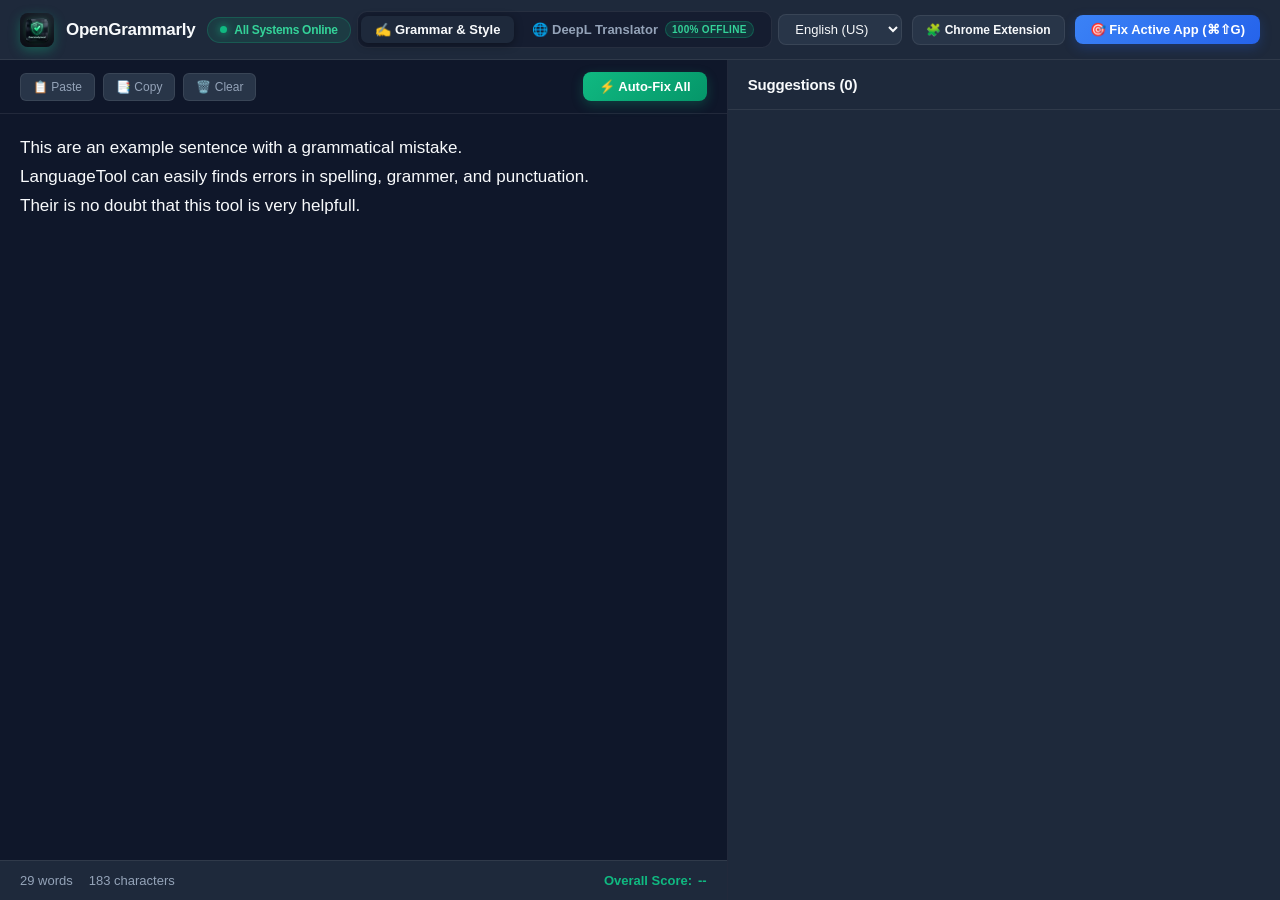
==== OpenGrammarly.app/Contents/Resources/ui/index.html @ 1316b803 "Rename project to OpenGrammarly across all components, app bundle, and docs" ====
<!DOCTYPE html>
<html lang="en">
<head>
  <meta charset="UTF-8">
  <meta name="viewport" content="width=device-width, initial-scale=1.0">
  <title>OpenGrammarly</title>
  <style>
    :root {
      --bg-canvas: #0f172a;
      --bg-panel: #1e293b;
      --bg-card: #283548;
      --bg-hover: #334155;
      --border: rgba(255, 255, 255, 0.08);
      --text-main: #f8fafc;
      --text-muted: #94a3b8;
      --brand: #10b981;
      --brand-hover: #059669;
      --err-grammar: #3b82f6;
      --err-spelling: #f43f5e;
      --font-family: -apple-system, BlinkMacSystemFont, "SF Pro Display", "SF Pro Text", "Inter", sans-serif;
    }

    * {
      box-sizing: border-box;
      margin: 0;
      padding: 0;
    }

    body {
      background-color: var(--bg-canvas);
      color: var(--text-main);
      font-family: var(--font-family);
      height: 100vh;
      display: flex;
      flex-direction: column;
      overflow: hidden;
      -webkit-font-smoothing: antialiased;
      position: relative;
    }

    /* Top Bar */
    header {
      height: 60px;
      background: var(--bg-panel);
      border-bottom: 1px solid var(--border);
      display: flex;
      align-items: center;
      justify-content: space-between;
      padding: 0 20px;
      flex-shrink: 0;
    }

    .brand {
      display: flex;
      align-items: center;
      gap: 12px;
      font-weight: 700;
      font-size: 17px;
      letter-spacing: -0.3px;
    }

    .brand img {
      width: 34px;
      height: 34px;
      border-radius: 8px;
      box-shadow: 0 4px 12px rgba(16, 185, 129, 0.35);
    }

    .status-pill {
      display: flex;
      align-items: center;
      gap: 7px;
      background: rgba(16, 185, 129, 0.12);
      border: 1px solid rgba(16, 185, 129, 0.25);
      color: #34d399;
      font-size: 12px;
      font-weight: 600;
      padding: 5px 12px;
      border-radius: 20px;
    }

    .status-dot {
      width: 7px;
      height: 7px;
      background: #10b981;
      border-radius: 50%;
      box-shadow: 0 0 8px #10b981;
    }

    .header-actions {
      display: flex;
      align-items: center;
      gap: 10px;
    }

    .lang-select {
      background: var(--bg-card);
      color: var(--text-main);
      border: 1px solid var(--border);
      padding: 6px 12px;
      border-radius: 8px;
      font-size: 13px;
      outline: none;
      cursor: pointer;
    }

    .btn-extension {
      background: var(--bg-card);
      border: 1px solid var(--border);
      color: var(--text-main);
      padding: 7px 13px;
      border-radius: 8px;
      font-size: 12px;
      font-weight: 600;
      cursor: pointer;
      display: flex;
      align-items: center;
      gap: 6px;
      transition: all 0.15s ease;
    }
    .btn-extension:hover {
      background: var(--bg-hover);
      border-color: rgba(255, 255, 255, 0.2);
    }

    .btn-fix-active {
      background: linear-gradient(135deg, #3b82f6, #2563eb);
      color: white;
      border: none;
      padding: 7px 15px;
      border-radius: 8px;
      font-size: 13px;
      font-weight: 600;
      cursor: pointer;
      display: flex;
      align-items: center;
      gap: 6px;
      box-shadow: 0 4px 12px rgba(37, 99, 235, 0.25);
      transition: all 0.2s ease;
    }
    .btn-fix-active:hover {
      transform: translateY(-1px);
      box-shadow: 0 6px 16px rgba(37, 99, 235, 0.35);
    }

    /* Header Navigation Tabs */
    .nav-tabs {
      display: flex;
      align-items: center;
      background: rgba(15, 23, 42, 0.6);
      padding: 3px;
      border-radius: 10px;
      border: 1px solid var(--border);
      gap: 4px;
    }

    .nav-tab {
      background: transparent;
      border: none;
      color: var(--text-muted);
      padding: 6px 14px;
      border-radius: 7px;
      font-size: 13px;
      font-weight: 600;
      cursor: pointer;
      display: flex;
      align-items: center;
      gap: 7px;
      transition: all 0.15s ease;
    }

    .nav-tab:hover {
      color: var(--text-main);
      background: rgba(255, 255, 255, 0.04);
    }

    .nav-tab.active {
      background: var(--bg-panel);
      color: var(--text-main);
      box-shadow: 0 2px 8px rgba(0, 0, 0, 0.35);
    }

    .nav-offline-pill {
      background: rgba(16, 185, 129, 0.15);
      border: 1px solid rgba(16, 185, 129, 0.3);
      color: #34d399;
      font-size: 10px;
      padding: 2px 6px;
      border-radius: 10px;
      font-weight: 700;
      text-transform: uppercase;
      letter-spacing: 0.3px;
    }

    /* View Panels */
    .view-panel {
      display: flex;
      flex: 1;
      height: calc(100vh - 60px);
      overflow: hidden;
      width: 100%;
    }

    /* Main Workspace */
    .workspace {
      display: flex;
      flex: 1;
      height: 100%;
      overflow: hidden;
      width: 100%;
    }

    /* 🌐 DeepL Translation Workspace */
    .translate-workspace {
      display: flex;
      flex: 1;
      height: 100%;
      background: var(--bg-canvas);
      padding: 24px 32px;
      gap: 16px;
      align-items: stretch;
      justify-content: center;
      max-width: 1400px;
      margin: 0 auto;
      width: 100%;
      box-sizing: border-box;
    }

    .translate-box {
      flex: 1;
      display: flex;
      flex-direction: column;
      background: var(--bg-panel);
      border: 1px solid var(--border);
      border-radius: 14px;
      box-shadow: 0 10px 30px rgba(0, 0, 0, 0.25);
      overflow: hidden;
      transition: border-color 0.2s ease;
    }

    .translate-box:focus-within {
      border-color: rgba(59, 130, 246, 0.45);
    }

    .translate-box-header {
      padding: 12px 18px;
      border-bottom: 1px solid var(--border);
      display: flex;
      align-items: center;
      justify-content: space-between;
      background: rgba(255, 255, 255, 0.02);
    }

    .lang-selector-group {
      display: flex;
      align-items: center;
      gap: 10px;
    }

    .lang-select-deepl {
      background: var(--bg-card);
      color: var(--text-main);
      border: 1px solid var(--border);
      padding: 7px 14px;
      border-radius: 8px;
      font-size: 13px;
      font-weight: 600;
      outline: none;
      cursor: pointer;
    }

    .detected-pill {
      font-size: 11px;
      background: rgba(59, 130, 246, 0.15);
      border: 1px solid rgba(59, 130, 246, 0.3);
      color: #60a5fa;
      padding: 3px 8px;
      border-radius: 6px;
      font-weight: 600;
    }

    .translate-box-tools {
      display: flex;
      align-items: center;
      gap: 8px;
    }

    .translate-divider {
      display: flex;
      align-items: center;
      justify-content: center;
      padding: 0 4px;
    }

    .btn-swap-langs {
      width: 42px;
      height: 42px;
      border-radius: 50%;
      background: var(--bg-panel);
      border: 1px solid var(--border);
      color: var(--text-main);
      font-size: 18px;
      cursor: pointer;
      display: flex;
      align-items: center;
      justify-content: center;
      transition: all 0.2s ease;
      box-shadow: 0 4px 12px rgba(0, 0, 0, 0.25);
    }

    .btn-swap-langs:hover {
      background: var(--bg-hover);
      border-color: #3b82f6;
      color: #60a5fa;
      transform: scale(1.08) rotate(180deg);
    }

    .translate-textarea-wrapper {
      flex: 1;
      padding: 20px;
      display: flex;
      flex-direction: column;
      position: relative;
    }

    .translate-textarea-wrapper textarea {
      width: 100%;
      height: 100%;
      background: transparent;
      border: none;
      outline: none;
      font-size: 17px;
      line-height: 1.65;
      color: var(--text-main);
      font-family: var(--font-family);
      resize: none;
    }

    .translate-textarea-wrapper textarea::placeholder {
      color: #475569;
    }

    .translate-box-footer {
      padding: 12px 18px;
      border-top: 1px solid var(--border);
      background: rgba(255, 255, 255, 0.015);
      display: flex;
      align-items: center;
      justify-content: space-between;
      font-size: 12px;
      color: var(--text-muted);
    }

    .engine-badge {
      display: flex;
      align-items: center;
      gap: 5px;
      color: #94a3b8;
      font-size: 11px;
    }

    .translation-meta {
      display: flex;
      align-items: center;
      gap: 6px;
      color: #10b981;
      font-weight: 500;
    }

    .status-indicator-dot {
      width: 6px;
      height: 6px;
      background: #10b981;
      border-radius: 50%;
    }

    .translate-spinner {
      position: absolute;
      top: 20px;
      right: 20px;
      background: rgba(15, 23, 42, 0.85);
      backdrop-filter: blur(8px);
      border: 1px solid rgba(255, 255, 255, 0.1);
      padding: 6px 12px;
      border-radius: 20px;
      display: flex;
      align-items: center;
      gap: 8px;
      font-size: 12px;
      color: #60a5fa;
      font-weight: 500;
    }

    .spinner-dot {
      width: 8px;
      height: 8px;
      border: 2px solid #60a5fa;
      border-top-color: transparent;
      border-radius: 50%;
      animation: spin 0.8s linear infinite;
    }

    @keyframes spin {
      to { transform: rotate(360deg); }
    }

    /* Editor Side */
    .editor-section {
      flex: 1.25;
      display: flex;
      flex-direction: column;
      border-right: 1px solid var(--border);
      background: var(--bg-canvas);
    }

    .editor-toolbar {
      padding: 12px 20px;
      border-bottom: 1px solid var(--border);
      display: flex;
      align-items: center;
      justify-content: space-between;
    }

    .editor-tools {
      display: flex;
      align-items: center;
      gap: 8px;
    }

    .tool-btn {
      background: var(--bg-card);
      border: 1px solid var(--border);
      color: var(--text-muted);
      padding: 6px 12px;
      border-radius: 6px;
      font-size: 12px;
      cursor: pointer;
      transition: all 0.15s ease;
    }
    .tool-btn:hover {
      background: var(--bg-hover);
      color: var(--text-main);
    }

    .btn-autofix {
      background: linear-gradient(135deg, #10b981, #059669);
      color: white;
      border: none;
      padding: 7px 16px;
      border-radius: 8px;
      font-size: 13px;
      font-weight: 600;
      cursor: pointer;
      display: flex;
      align-items: center;
      gap: 6px;
      box-shadow: 0 4px 12px rgba(16, 185, 129, 0.25);
      transition: all 0.2s ease;
    }
    .btn-autofix:hover {
      transform: translateY(-1px);
      box-shadow: 0 6px 16px rgba(16, 185, 129, 0.35);
    }

    .editor-container {
      flex: 1;
      padding: 20px;
      display: flex;
      flex-direction: column;
    }

    #editor {
      width: 100%;
      flex: 1;
      background: transparent;
      border: none;
      outline: none;
      font-size: 17px;
      line-height: 1.7;
      color: var(--text-main);
      font-family: var(--font-family);
      resize: none;
    }

    .editor-footer {
      padding: 12px 20px;
      border-top: 1px solid var(--border);
      background: var(--bg-panel);
      display: flex;
      align-items: center;
      justify-content: space-between;
      font-size: 13px;
      color: var(--text-muted);
    }

    .score-badge {
      display: flex;
      align-items: center;
      gap: 6px;
      font-weight: 600;
      color: var(--brand);
    }

    /* Assistant / Cards Side */
    .assistant-section {
      flex: 0.95;
      background: var(--bg-panel);
      display: flex;
      flex-direction: column;
      overflow: hidden;
    }

    .assistant-header {
      padding: 16px 20px;
      border-bottom: 1px solid var(--border);
      display: flex;
      align-items: center;
      justify-content: space-between;
    }

    .assistant-title {
      font-size: 15px;
      font-weight: 700;
      letter-spacing: -0.2px;
    }

    .cards-container {
      flex: 1;
      padding: 16px;
      overflow-y: auto;
      display: flex;
      flex-direction: column;
      gap: 12px;
    }

    /* Suggestion Card */
    .card {
      background: var(--bg-card);
      border: 1px solid var(--border);
      border-radius: 12px;
      padding: 16px;
      transition: all 0.2s ease;
      display: flex;
      flex-direction: column;
      gap: 10px;
    }
    .card:hover {
      border-color: rgba(255, 255, 255, 0.2);
      transform: translateY(-1px);
      box-shadow: 0 6px 18px rgba(0, 0, 0, 0.2);
    }

    .card-top {
      display: flex;
      align-items: center;
      justify-content: space-between;
    }

    .category-chip {
      font-size: 11px;
      font-weight: 700;
      text-transform: uppercase;
      padding: 3px 8px;
      border-radius: 6px;
      letter-spacing: 0.5px;
    }
    .cat-spelling {
      background: rgba(244, 63, 94, 0.15);
      color: #fb7185;
      border: 1px solid rgba(244, 63, 94, 0.3);
    }
    .cat-grammar {
      background: rgba(59, 130, 246, 0.15);
      color: #60a5fa;
      border: 1px solid rgba(59, 130, 246, 0.3);
    }

    .error-preview {
      display: flex;
      align-items: center;
      gap: 8px;
      font-size: 15px;
      font-weight: 600;
    }
    .error-word {
      color: #fb7185;
      text-decoration: line-through;
    }
    .arrow {
      color: var(--text-muted);
    }
    .fix-word {
      color: #34d399;
    }

    .card-message {
      font-size: 13px;
      color: var(--text-muted);
      line-height: 1.5;
    }

    .card-actions {
      display: flex;
      align-items: center;
      gap: 8px;
      margin-top: 4px;
    }

    .btn-apply-fix {
      background: var(--brand);
      color: white;
      border: none;
      padding: 6px 14px;
      border-radius: 6px;
      font-size: 12px;
      font-weight: 600;
      cursor: pointer;
      transition: background 0.15s;
    }
    .btn-apply-fix:hover {
      background: var(--brand-hover);
    }

    .btn-dismiss {
      background: transparent;
      border: none;
      color: var(--text-muted);
      cursor: pointer;
      font-size: 13px;
      padding: 6px 10px;
      border-radius: 6px;
      transition: color 0.15s;
    }
    .btn-dismiss:hover {
      color: var(--text-main);
      background: var(--bg-hover);
    }

    .empty-state {
      display: flex;
      flex-direction: column;
      align-items: center;
      justify-content: center;
      height: 100%;
      color: var(--text-muted);
      text-align: center;
      padding: 40px;
    }
    .empty-icon {
      font-size: 40px;
      margin-bottom: 12px;
    }
    .empty-title {
      font-size: 16px;
      font-weight: 600;
      color: var(--text-main);
      margin-bottom: 4px;
    }
    .empty-desc {
      font-size: 13px;
      line-height: 1.5;
    }

    /* Modal Overlay */
    .modal-overlay {
      position: absolute;
      inset: 0;
      background: rgba(15, 23, 42, 0.85);
      backdrop-filter: blur(8px);
      display: none;
      align-items: center;
      justify-content: center;
      z-index: 1000;
    }

    .modal-card {
      background: #1e293b;
      border: 1px solid rgba(255, 255, 255, 0.12);
      border-radius: 16px;
      padding: 28px;
      width: 480px;
      box-shadow: 0 20px 50px rgba(0, 0, 0, 0.5);
      display: flex;
      flex-direction: column;
      gap: 16px;
      animation: modal-in 0.2s cubic-bezier(0.16, 1, 0.3, 1);
    }

    @keyframes modal-in {
      from { opacity: 0; transform: scale(0.96); }
      to { opacity: 1; transform: scale(1); }
    }

    .modal-header {
      display: flex;
      align-items: center;
      justify-content: space-between;
    }

    .modal-title {
      font-size: 18px;
      font-weight: 700;
    }

    .modal-close {
      background: transparent;
      border: none;
      color: var(--text-muted);
      font-size: 20px;
      cursor: pointer;
    }

    .step-item {
      background: #283548;
      border-radius: 10px;
      padding: 14px;
      display: flex;
      align-items: flex-start;
      gap: 12px;
    }

    .step-num {
      width: 24px;
      height: 24px;
      border-radius: 50%;
      background: var(--brand);
      color: white;
      font-weight: 700;
      font-size: 12px;
      display: flex;
      align-items: center;
      justify-content: center;
      flex-shrink: 0;
    }

    .step-content h4 {
      font-size: 14px;
      font-weight: 600;
      margin-bottom: 4px;
    }
    .step-content p {
      font-size: 12px;
      color: var(--text-muted);
      line-height: 1.4;
    }

    .btn-modal-primary {
      background: linear-gradient(135deg, #10b981, #059669);
      color: white;
      border: none;
      padding: 10px;
      border-radius: 8px;
      font-size: 14px;
      font-weight: 600;
      cursor: pointer;
      text-align: center;
      transition: all 0.2s;
    }
    .btn-modal-primary:hover {
      box-shadow: 0 4px 16px rgba(16, 185, 129, 0.4);
    }
  </style>
</head>
<body>

  <!-- Top Navigation Header -->
  <header>
    <div class="brand">
      <img src="logo.png" alt="OpenGrammarly Logo">
      <span>OpenGrammarly</span>
      <div class="status-pill">
        <span class="status-dot"></span>
        <span id="server-status">All Systems Online</span>
      </div>
    </div>

    <div class="nav-tabs">
      <button class="nav-tab active" id="tab-btn-grammar">
        <span>✍️ Grammar & Style</span>
      </button>
      <button class="nav-tab" id="tab-btn-translate">
        <span>🌐 DeepL Translator</span>
        <span class="nav-offline-pill">100% Offline</span>
      </button>
    </div>

    <div class="header-actions">
      <select class="lang-select" id="lang-select">
        <option value="en-US">English (US)</option>
        <option value="en-GB">English (UK)</option>
        <option value="de-DE">German (DE)</option>
        <option value="fr">French (FR)</option>
        <option value="es">Spanish (ES)</option>
      </select>

      <button class="btn-extension" id="btn-show-extension" title="Add floating widget to Chrome / Brave / Edge">
        <span>🧩 Chrome Extension</span>
      </button>

      <button class="btn-fix-active" id="btn-fix-active" title="Auto-fix selected text in Safari, Chrome, Notes, Slack...">
        <span>🎯 Fix Active App (⌘⇧G)</span>
      </button>
    </div>
  </header>

  <!-- Grammar & Style View -->
  <div id="view-grammar" class="view-panel">
    <div class="workspace">
      <!-- Left: Rich Text Editor -->
      <div class="editor-section">
        <div class="editor-toolbar">
          <div class="editor-tools">
            <button class="tool-btn" id="btn-paste">📋 Paste</button>
            <button class="tool-btn" id="btn-copy">📑 Copy</button>
            <button class="tool-btn" id="btn-clear">🗑️ Clear</button>
          </div>

          <button class="btn-autofix" id="btn-autofix">
            <span>⚡ Auto-Fix All</span>
          </button>
        </div>

        <div class="editor-container">
          <textarea id="editor" placeholder="Type or paste any text here to instantly detect mistakes..." spellcheck="false">This are an example sentence with a grammatical mistake.
LanguageTool can easily finds errors in spelling, grammer, and punctuation.
Their is no doubt that this tool is very helpfull.</textarea>
        </div>

        <div class="editor-footer">
          <div style="display: flex; gap: 16px;">
            <span id="stat-words">0 words</span>
            <span id="stat-chars">0 characters</span>
          </div>
          <div class="score-badge">
            <span>Overall Score:</span>
            <span id="score-val">--</span>
          </div>
        </div>
      </div>

      <!-- Right: Grammarly Suggestions Sidebar -->
      <div class="assistant-section">
        <div class="assistant-header">
          <div class="assistant-title" id="assistant-count">Suggestions (0)</div>
        </div>

        <div class="cards-container" id="cards-container">
          <!-- Suggestion Cards injected here -->
        </div>
      </div>
    </div>
  </div>

  <!-- DeepL Translator View -->
  <div id="view-translate" class="view-panel" style="display: none;">
    <div class="translate-workspace">
      <!-- Left: Source Box -->
      <div class="translate-box source-box">
        <div class="translate-box-header">
          <div class="lang-selector-group">
            <select id="source-lang-select" class="lang-select-deepl">
              <option value="auto">Detect Language</option>
              <option value="en">English</option>
              <option value="es">Spanish</option>
              <option value="fr">French</option>
              <option value="de">German</option>
              <option value="it">Italian</option>
              <option value="pt">Portuguese</option>
              <option value="ar">Arabic</option>
            </select>
            <span id="detected-lang-pill" class="detected-pill" style="display: none;">Detected: English</span>
          </div>
          <div class="translate-box-tools">
            <button class="tool-btn" id="btn-trans-paste" title="Paste clipboard text">📋 Paste</button>
            <button class="tool-btn" id="btn-trans-clear" title="Clear text">🗑️ Clear</button>
          </div>
        </div>

        <div class="translate-textarea-wrapper">
          <textarea id="translate-source" placeholder="Type or paste any text to translate 100% offline..." spellcheck="false">Hello! Welcome to OpenGrammarly offline translator. Everything is processed 100% privately on your Mac.</textarea>
        </div>

        <div class="translate-box-footer">
          <span id="source-char-count">0 characters</span>
          <span class="engine-badge">⚡ Argos Neural Model (CTranslate2)</span>
        </div>
      </div>

      <!-- Center: Swap Languages -->
      <div class="translate-divider">
        <button class="btn-swap-langs" id="btn-swap-langs" title="Swap languages">⇄</button>
      </div>

      <!-- Right: Target Box -->
      <div class="translate-box target-box">
        <div class="translate-box-header">
          <div class="lang-selector-group">
            <select id="target-lang-select" class="lang-select-deepl">
              <option value="es">Spanish</option>
              <option value="en">English</option>
              <option value="fr">French</option>
              <option value="de">German</option>
              <option value="it">Italian</option>
              <option value="pt">Portuguese</option>
              <option value="ar">Arabic</option>
            </select>
          </div>
          <div class="translate-box-tools">
            <button class="tool-btn" id="btn-trans-copy" title="Copy translated text">📑 Copy</button>
            <button class="btn-fix-active" id="btn-trans-send-active" title="Paste translation directly into WhatsApp, Slack, Notes, etc.">
              <span>🎯 Paste to Active App</span>
            </button>
          </div>
        </div>

        <div class="translate-textarea-wrapper">
          <textarea id="translate-target" placeholder="Translation will appear here instantly..." readonly></textarea>
          <div id="translate-loading" class="translate-spinner" style="display: none;">
            <div class="spinner-dot"></div>
            <span>Translating offline...</span>
          </div>
        </div>

        <div class="translate-box-footer">
          <span id="target-char-count">0 characters</span>
          <div class="translation-meta" id="translation-meta">
            <span class="status-indicator-dot"></span>
            <span id="translation-speed-label">Ready</span>
          </div>
        </div>
      </div>
    </div>
  </div>

  <!-- Onboarding Permissions Modal -->
  <div class="modal-overlay" id="permissions-modal">
    <div class="modal-card">
      <div class="modal-header">
        <div class="modal-title">⚙️ 1-Click Setup: Enable Accessibility</div>
      </div>
      <p style="font-size: 13px; color: var(--text-muted); line-height: 1.5;">
        To allow OpenGrammarly to automatically detect text and auto-replace mistakes across <strong>Chrome, Safari, Slack, Notes, and Word</strong>, macOS requires one-time permission.
      </p>

      <div class="step-item">
        <div class="step-num">1</div>
        <div class="step-content">
          <h4>Open Accessibility Settings</h4>
          <p>Click below to reveal macOS System Settings directly.</p>
        </div>
      </div>

      <div class="step-item">
        <div class="step-num">2</div>
        <div class="step-content">
          <h4>Turn On OpenGrammarly</h4>
          <p>Toggle the switch next to <strong>OpenGrammarly</strong> (or Terminal/Python) to ON.</p>
        </div>
      </div>

      <button class="btn-modal-primary" id="btn-request-perms">⚙️ Open System Settings Now</button>
      <button class="tool-btn" id="btn-dismiss-perms" style="margin-top: -6px;">Continue with App Only</button>
    </div>
  </div>

  <!-- Browser Extension Modal -->
  <div class="modal-overlay" id="extension-modal">
    <div class="modal-card">
      <div class="modal-header">
        <div class="modal-title">🧩 Browser Extension Setup</div>
        <button class="modal-close" id="btn-close-ext-modal">✕</button>
      </div>
      <p style="font-size: 13px; color: var(--text-muted); line-height: 1.5;">
        Add the native floating Grammarly bubble to <strong>Google Chrome, Brave, or Edge</strong> to get live wavy underlines across all websites (Gmail, Google Docs, Twitter, Notion).
      </p>

      <div class="step-item">
        <div class="step-num">1</div>
        <div class="step-content">
          <h4>Open Extensions Page</h4>
          <p>Open <code>chrome://extensions</code> in your browser and turn on <strong>Developer mode</strong> (top-right corner).</p>
        </div>
      </div>

      <div class="step-item">
        <div class="step-num">2</div>
        <div class="step-content">
          <h4>Load Unpacked</h4>
          <p>Click <strong>Load unpacked</strong>, then choose the bundled <code>extension</code> folder revealed below.</p>
        </div>
      </div>

      <button class="btn-modal-primary" id="btn-reveal-extension">📂 Reveal Extension Folder in Finder</button>
    </div>
  </div>

  <script>
    const editor = document.getElementById('editor');
    const cardsContainer = document.getElementById('cards-container');
    const assistantCount = document.getElementById('assistant-count');
    const langSelect = document.getElementById('lang-select');
    const statWords = document.getElementById('stat-words');
    const statChars = document.getElementById('stat-chars');
    const scoreVal = document.getElementById('score-val');

    const permsModal = document.getElementById('permissions-modal');
    const extModal = document.getElementById('extension-modal');

    let currentMatches = [];
    let checkTimeout = null;

    // Check system permissions and auto-dismiss modal when granted
    async function checkPermissionsStatus() {
      try {
        const res = await fetch('/api/status');
        const data = await res.json();
        if (!data.accessibility_trusted) {
          // Show onboarding modal if not granted
          if (!sessionStorage.getItem('perms_dismissed')) {
            permsModal.style.display = 'flex';
          }
        } else {
          permsModal.style.display = 'none';
        }
      } catch (e) {}
    }

    document.getElementById('btn-request-perms').addEventListener('click', async () => {
      await fetch('/api/permissions/request', { method: 'POST' });
    });

    document.getElementById('btn-dismiss-perms').addEventListener('click', () => {
      permsModal.style.display = 'none';
      sessionStorage.setItem('perms_dismissed', '1');
    });

    // Extension modal
    document.getElementById('btn-show-extension').addEventListener('click', () => {
      extModal.style.display = 'flex';
    });
    document.getElementById('btn-close-ext-modal').addEventListener('click', () => {
      extModal.style.display = 'none';
    });
    document.getElementById('btn-reveal-extension').addEventListener('click', async () => {
      await fetch('/api/open_extension_folder', { method: 'POST' });
    });

    // Debounced text check on EVERY input
    editor.addEventListener('input', () => {
      updateStats();
      clearTimeout(checkTimeout);
      checkTimeout = setTimeout(() => runGrammarCheck(), 250);
    });

    langSelect.addEventListener('change', () => {
      runGrammarCheck();
    });

    function updateStats() {
      const text = editor.value || "";
      const words = text.trim() ? text.trim().split(/\s+/).length : 0;
      statWords.innerText = `${words} words`;
      statChars.innerText = `${text.length} characters`;
    }

    async function runGrammarCheck() {
      const text = editor.value || "";
      if (!text.trim()) {
        renderCards([]);
        scoreVal.innerText = "100/100";
        return;
      }

      const lang = langSelect.value;
      try {
        const res = await fetch('/api/check', {
          method: 'POST',
          headers: { 'Content-Type': 'application/json' },
          body: JSON.stringify({ text: text, language: lang })
        });
        const data = await res.json();
        currentMatches = data.matches || [];
        renderCards(currentMatches);

        const deductions = Math.min(currentMatches.length * 8, 75);
        scoreVal.innerText = `${100 - deductions}/100`;
      } catch (err) {
        console.error("Grammar check failed:", err);
      }
    }

    function renderCards(matches) {
      cardsContainer.innerHTML = "";
      assistantCount.innerText = `Suggestions (${matches.length})`;

      if (matches.length === 0) {
        cardsContainer.innerHTML = `
          <div class="empty-state">
            <div class="empty-icon">🎉</div>
            <div class="empty-title">All clear!</div>
            <div class="empty-desc">No spelling or grammatical mistakes detected in your text.</div>
          </div>
        `;
        return;
      }

      const text = editor.value || "";

      matches.forEach((m) => {
        const offset = m.offset;
        const len = m.length;
        const errWord = text.substring(offset, offset + len);
        const bestFix = (m.replacements && m.replacements[0]) ? m.replacements[0].value : "";
        const issueType = m.rule && m.rule.issueType === "misspelling" ? "Spelling" : "Grammar";
        const catClass = issueType === "Spelling" ? "cat-spelling" : "cat-grammar";

        const card = document.createElement("div");
        card.className = "card";
        card.innerHTML = `
          <div class="card-top">
            <span class="category-chip ${catClass}">${issueType}</span>
            <span style="font-size: 11px; color: var(--text-muted);">${m.rule.id}</span>
          </div>

          <div class="error-preview">
            <span class="error-word">"${errWord}"</span>
            <span class="arrow">→</span>
            <span class="fix-word">${bestFix || "Remove"}</span>
          </div>

          <div class="card-message">${m.message}</div>

          <div class="card-actions">
            ${bestFix ? `<button class="btn-apply-fix" onclick="applySingleFix(${offset}, ${len}, '${bestFix.replace(/'/g, "\\'")}')">Fix with "${bestFix}"</button>` : ''}
            <button class="btn-dismiss" onclick="dismissCard(this)">Dismiss</button>
          </div>
        `;
        cardsContainer.appendChild(card);
      });
    }

    window.applySingleFix = function(offset, length, replacement) {
      const text = editor.value || "";
      const newText = text.substring(0, offset) + replacement + text.substring(offset + length);
      editor.value = newText;
      updateStats();
      runGrammarCheck();
    };

    window.dismissCard = function(btn) {
      const card = btn.closest('.card');
      if (card) card.remove();
      const remaining = cardsContainer.querySelectorAll('.card').length;
      assistantCount.innerText = `Suggestions (${remaining})`;
    };

    // Auto-fix All button
    document.getElementById('btn-autofix').addEventListener('click', async () => {
      let text = editor.value || "";
      try {
        const res = await fetch('/api/autofix', {
          method: 'POST',
          headers: { 'Content-Type': 'application/json' },
          body: JSON.stringify({ text: text, language: langSelect.value })
        });
        const data = await res.json();
        editor.value = data.fixed || text;
        updateStats();
        runGrammarCheck();
      } catch (e) {
        console.error("Auto-fix failed:", e);
      }
    });

    // Fix Active App button
    document.getElementById('btn-fix-active').addEventListener('click', async () => {
      await fetch('/api/fix_active_app', { method: 'POST' });
    });

    // Toolbar buttons
    document.getElementById('btn-copy').addEventListener('click', () => {
      navigator.clipboard.writeText(editor.value);
    });

    document.getElementById('btn-paste').addEventListener('click', async () => {
      try {
        const clip = await navigator.clipboard.readText();
        if (clip) {
          editor.value = clip;
          updateStats();
          runGrammarCheck();
        }
      } catch (e) {
        editor.focus();
      }
    });

    document.getElementById('btn-clear').addEventListener('click', () => {
      editor.value = "";
      updateStats();
      runGrammarCheck();
    });

    // ==========================================
    // 🌐 DEEPL TRANSLATOR INTERFACE LOGIC
    // ==========================================
    const tabBtnGrammar = document.getElementById('tab-btn-grammar');
    const tabBtnTranslate = document.getElementById('tab-btn-translate');
    const viewGrammar = document.getElementById('view-grammar');
    const viewTranslate = document.getElementById('view-translate');

    const transSource = document.getElementById('translate-source');
    const transTarget = document.getElementById('translate-target');
    const sourceLangSelect = document.getElementById('source-lang-select');
    const targetLangSelect = document.getElementById('target-lang-select');
    const detectedLangPill = document.getElementById('detected-lang-pill');
    const sourceCharCount = document.getElementById('source-char-count');
    const targetCharCount = document.getElementById('target-char-count');
    const transLoading = document.getElementById('translate-loading');
    const transSpeedLabel = document.getElementById('translation-speed-label');

    let transTimeout = null;

    function switchTab(activeTab) {
      if (activeTab === 'grammar') {
        tabBtnGrammar.classList.add('active');
        tabBtnTranslate.classList.remove('active');
        viewGrammar.style.display = 'flex';
        viewTranslate.style.display = 'none';
        langSelect.style.display = 'block';
        editor.focus();
      } else {
        tabBtnGrammar.classList.remove('active');
        tabBtnTranslate.classList.add('active');
        viewGrammar.style.display = 'none';
        viewTranslate.style.display = 'flex';
        langSelect.style.display = 'none';
        transSource.focus();
        runTranslation();
      }
    }

    tabBtnGrammar.addEventListener('click', () => switchTab('grammar'));
    tabBtnTranslate.addEventListener('click', () => switchTab('translate'));

    function updateTranslateCounts() {
      const srcLen = (transSource.value || "").length;
      const tgtLen = (transTarget.value || "").length;
      sourceCharCount.innerText = `${srcLen} characters`;
      targetCharCount.innerText = `${tgtLen} characters`;
    }

    async function runTranslation() {
      const text = transSource.value || "";
      updateTranslateCounts();

      if (!text.trim()) {
        transTarget.value = "";
        detectedLangPill.style.display = 'none';
        transSpeedLabel.innerText = "Ready";
        return;
      }

      transLoading.style.display = 'flex';
      const startTime = performance.now();

      try {
        const res = await fetch('/api/translate', {
          method: 'POST',
          headers: { 'Content-Type': 'application/json' },
          body: JSON.stringify({
            text: text,
            from: sourceLangSelect.value,
            to: targetLangSelect.value
          })
        });
        const data = await res.json();
        const duration = ((performance.now() - startTime) / 1000).toFixed(2);

        transTarget.value = data.translated || "";
        updateTranslateCounts();

        if (sourceLangSelect.value === 'auto' && data.detected) {
          detectedLangPill.innerText = `Detected: ${data.detected.toUpperCase()}`;
          detectedLangPill.style.display = 'inline-block';
        } else {
          detectedLangPill.style.display = 'none';
        }

        transSpeedLabel.innerText = `Translated in ${duration}s (100% offline)`;
      } catch (err) {
        console.error("Translation error:", err);
        transSpeedLabel.innerText = "Translation error";
      } finally {
        transLoading.style.display = 'none';
      }
    }

    transSource.addEventListener('input', () => {
      clearTimeout(transTimeout);
      transTimeout = setTimeout(() => runTranslation(), 250);
    });

    sourceLangSelect.addEventListener('change', () => runTranslation());
    targetLangSelect.addEventListener('change', () => runTranslation());

    // Swap Languages button
    document.getElementById('btn-swap-langs').addEventListener('click', () => {
      const currentSrc = sourceLangSelect.value;
      const currentTgt = targetLangSelect.value;

      if (currentSrc !== 'auto') {
        sourceLangSelect.value = currentTgt;
        targetLangSelect.value = currentSrc;
      } else {
        sourceLangSelect.value = currentTgt;
        targetLangSelect.value = 'en';
      }

      const tempText = transSource.value;
      transSource.value = transTarget.value;
      transTarget.value = tempText;

      runTranslation();
    });

    // Copy Translation
    document.getElementById('btn-trans-copy').addEventListener('click', (e) => {
      if (transTarget.value) {
        navigator.clipboard.writeText(transTarget.value);
        const originalText = e.target.innerText;
        e.target.innerText = "✓ Copied!";
        setTimeout(() => { e.target.innerText = originalText; }, 1500);
      }
    });

    // Paste source text
    document.getElementById('btn-trans-paste').addEventListener('click', async () => {
      try {
        const clip = await navigator.clipboard.readText();
        if (clip) {
          transSource.value = clip;
          runTranslation();
        }
      } catch (e) {
        transSource.focus();
      }
    });

    // Clear translation source
    document.getElementById('btn-trans-clear').addEventListener('click', () => {
      transSource.value = "";
      transTarget.value = "";
      updateTranslateCounts();
      detectedLangPill.style.display = 'none';
      transSpeedLabel.innerText = "Ready";
      transSource.focus();
    });

    // Paste to Active App button (sends to whatever app is underneath, e.g. WhatsApp, Slack, Notes)
    document.getElementById('btn-trans-send-active').addEventListener('click', async () => {
      if (!transTarget.value) return;
      await fetch('/api/paste_text', {
        method: 'POST',
        headers: { 'Content-Type': 'application/json' },
        body: JSON.stringify({ text: transTarget.value })
      });
    });

    // Initial load & periodic permission polling
    window.addEventListener('DOMContentLoaded', () => {
      updateStats();
      checkPermissionsStatus();
      runGrammarCheck();
      setInterval(checkPermissionsStatus, 2000);
    });
  </script>
</body>
</html>
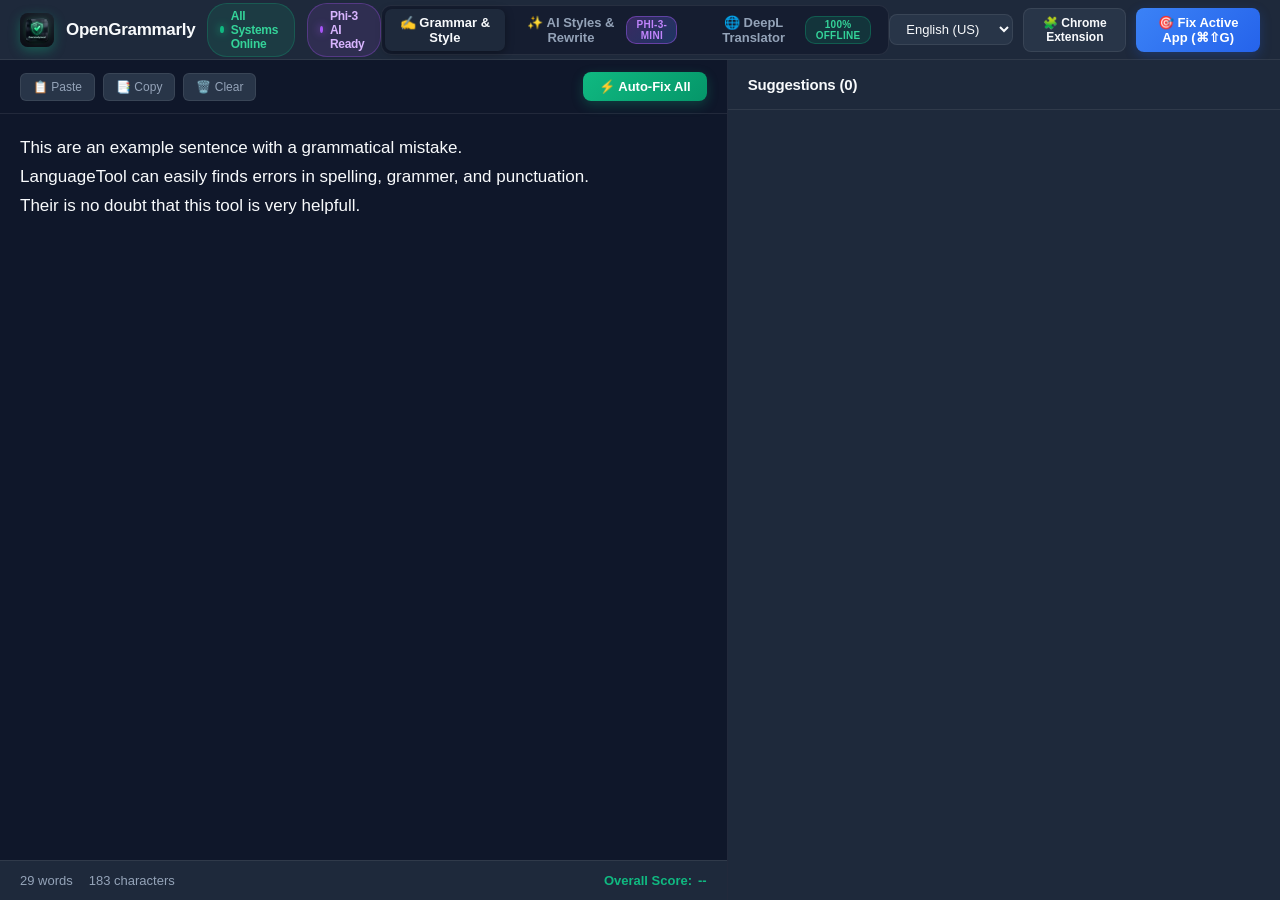
==== commit 40172d40: "feat: Integrate Phi-3-Mini local AI for style rewriting & neural translation, fix clipboard conflict" ====
--- a/OpenGrammarly.app/Contents/Resources/ui/index.html
+++ b/OpenGrammarly.app/Contents/Resources/ui/index.html
@@ -759,6 +759,236 @@
     .btn-modal-primary:hover {
       box-shadow: 0 4px 16px rgba(16, 185, 129, 0.4);
     }
+
+    /* ✨ AI Styles & Tone Navigation & Badges */
+    .nav-ai-pill {
+      background: linear-gradient(135deg, rgba(168, 85, 247, 0.25), rgba(59, 130, 246, 0.25));
+      border: 1px solid rgba(168, 85, 247, 0.45);
+      color: #c084fc;
+      font-size: 10px;
+      padding: 2px 6px;
+      border-radius: 10px;
+      font-weight: 700;
+      text-transform: uppercase;
+      letter-spacing: 0.3px;
+    }
+
+    .ai-status-pill {
+      display: flex;
+      align-items: center;
+      gap: 7px;
+      background: rgba(168, 85, 247, 0.12);
+      border: 1px solid rgba(168, 85, 247, 0.3);
+      color: #d8b4fe;
+      font-size: 12px;
+      font-weight: 600;
+      padding: 5px 12px;
+      border-radius: 20px;
+      cursor: pointer;
+      transition: all 0.2s;
+    }
+    .ai-status-pill:hover {
+      background: rgba(168, 85, 247, 0.2);
+      border-color: rgba(168, 85, 247, 0.5);
+    }
+
+    .ai-status-dot {
+      width: 7px;
+      height: 7px;
+      background: #a855f7;
+      border-radius: 50%;
+      box-shadow: 0 0 8px #a855f7;
+    }
+
+    /* ✨ AI Rewrite Workspace */
+    .rewrite-workspace {
+      display: flex;
+      flex: 1;
+      height: 100%;
+      overflow: hidden;
+      width: 100%;
+    }
+
+    .rewrite-sidebar {
+      width: 440px;
+      background: var(--bg-panel);
+      border-left: 1px solid var(--border);
+      display: flex;
+      flex-direction: column;
+      height: 100%;
+      overflow: hidden;
+      flex-shrink: 0;
+    }
+
+    .rewrite-header {
+      padding: 14px 20px;
+      border-bottom: 1px solid var(--border);
+      display: flex;
+      align-items: center;
+      justify-content: space-between;
+    }
+
+    .rewrite-cards-container {
+      flex: 1;
+      overflow-y: auto;
+      padding: 16px;
+      display: flex;
+      flex-direction: column;
+      gap: 14px;
+    }
+
+    .style-card {
+      background: var(--bg-card);
+      border: 1px solid var(--border);
+      border-radius: 12px;
+      padding: 14px;
+      display: flex;
+      flex-direction: column;
+      gap: 10px;
+      transition: all 0.2s ease;
+    }
+
+    .style-card:hover {
+      border-color: rgba(168, 85, 247, 0.4);
+      box-shadow: 0 4px 16px rgba(0, 0, 0, 0.25);
+    }
+
+    .style-card-header {
+      display: flex;
+      align-items: center;
+      justify-content: space-between;
+    }
+
+    .style-badge {
+      display: flex;
+      align-items: center;
+      gap: 6px;
+      font-size: 12px;
+      font-weight: 700;
+      color: #c084fc;
+      background: rgba(168, 85, 247, 0.12);
+      border: 1px solid rgba(168, 85, 247, 0.25);
+      padding: 3px 9px;
+      border-radius: 20px;
+    }
+
+    .style-card-desc {
+      font-size: 11px;
+      color: var(--text-muted);
+    }
+
+    .style-card-text {
+      font-size: 13.5px;
+      line-height: 1.5;
+      color: var(--text-main);
+      user-select: text;
+      white-space: pre-wrap;
+      min-height: 24px;
+    }
+
+    .style-card-actions {
+      display: flex;
+      align-items: center;
+      gap: 8px;
+      padding-top: 8px;
+      border-top: 1px solid rgba(255, 255, 255, 0.05);
+    }
+
+    .style-btn-action {
+      background: rgba(255, 255, 255, 0.05);
+      border: 1px solid var(--border);
+      color: var(--text-muted);
+      padding: 5px 10px;
+      border-radius: 6px;
+      font-size: 11px;
+      font-weight: 600;
+      cursor: pointer;
+      display: flex;
+      align-items: center;
+      gap: 4px;
+      transition: all 0.15s ease;
+    }
+
+    .style-btn-action:hover {
+      background: rgba(255, 255, 255, 0.1);
+      color: var(--text-main);
+      border-color: rgba(255, 255, 255, 0.2);
+    }
+
+    .style-btn-action.primary {
+      background: linear-gradient(135deg, #8b5cf6, #6366f1);
+      color: white;
+      border: none;
+    }
+    .style-btn-action.primary:hover {
+      box-shadow: 0 2px 10px rgba(139, 92, 246, 0.4);
+    }
+
+    .ai-toggle-label {
+      display: flex;
+      align-items: center;
+      gap: 6px;
+      font-size: 12px;
+      font-weight: 600;
+      color: #c084fc;
+      background: rgba(168, 85, 247, 0.12);
+      border: 1px solid rgba(168, 85, 247, 0.3);
+      padding: 4px 10px;
+      border-radius: 8px;
+      cursor: pointer;
+      user-select: none;
+    }
+    .ai-toggle-label input {
+      accent-color: #a855f7;
+      cursor: pointer;
+    }
+
+    .btn-ai-generate {
+      background: linear-gradient(135deg, #a855f7, #6366f1);
+      color: white;
+      border: none;
+      padding: 7px 16px;
+      border-radius: 8px;
+      font-size: 13px;
+      font-weight: 600;
+      cursor: pointer;
+      display: flex;
+      align-items: center;
+      gap: 6px;
+      box-shadow: 0 4px 12px rgba(168, 85, 247, 0.35);
+      transition: all 0.2s ease;
+    }
+    .btn-ai-generate:hover {
+      transform: translateY(-1px);
+      box-shadow: 0 6px 16px rgba(168, 85, 247, 0.45);
+    }
+
+    .style-quick-chips {
+      display: flex;
+      align-items: center;
+      gap: 6px;
+      flex-wrap: wrap;
+    }
+
+    .style-quick-chip {
+      background: var(--bg-card);
+      border: 1px solid var(--border);
+      color: var(--text-main);
+      padding: 5px 10px;
+      border-radius: 6px;
+      font-size: 12px;
+      font-weight: 600;
+      cursor: pointer;
+      display: flex;
+      align-items: center;
+      gap: 5px;
+      transition: all 0.15s ease;
+    }
+    .style-quick-chip:hover {
+      background: rgba(168, 85, 247, 0.18);
+      border-color: #a855f7;
+      color: #d8b4fe;
+    }
   </style>
 </head>
 <body>
@@ -772,11 +1002,19 @@
         <span class="status-dot"></span>
         <span id="server-status">All Systems Online</span>
       </div>
+      <div class="ai-status-pill" id="ai-status-pill" title="Local Phi-3-Mini Offline AI">
+        <span class="ai-status-dot"></span>
+        <span id="ai-status-label">Phi-3 AI Ready</span>
+      </div>
     </div>
 
     <div class="nav-tabs">
       <button class="nav-tab active" id="tab-btn-grammar">
         <span>✍️ Grammar & Style</span>
+      </button>
+      <button class="nav-tab" id="tab-btn-rewrite">
+        <span>✨ AI Styles & Rewrite</span>
+        <span class="nav-ai-pill">Phi-3-Mini</span>
       </button>
       <button class="nav-tab" id="tab-btn-translate">
         <span>🌐 DeepL Translator</span>
@@ -846,6 +1084,123 @@
 
         <div class="cards-container" id="cards-container">
           <!-- Suggestion Cards injected here -->
+        </div>
+      </div>
+    </div>
+  </div>
+
+  <!-- ✨ AI Styles & Rewrite View (Phi-3-Mini) -->
+  <div id="view-rewrite" class="view-panel" style="display: none;">
+    <div class="rewrite-workspace">
+      <!-- Left: Rewrite Input Editor -->
+      <div class="editor-section">
+        <div class="editor-toolbar">
+          <div class="editor-tools">
+            <button class="tool-btn" id="btn-rewrite-paste">📋 Paste</button>
+            <button class="tool-btn" id="btn-rewrite-copy">📑 Copy</button>
+            <button class="tool-btn" id="btn-rewrite-clear">🗑️ Clear</button>
+          </div>
+
+          <div class="style-quick-chips">
+            <button class="style-quick-chip" data-style="formal">👔 Formal</button>
+            <button class="style-quick-chip" data-style="casual">💬 Casual</button>
+            <button class="style-quick-chip" data-style="concise">✂️ Concise</button>
+            <button class="style-quick-chip" data-style="confident">🦁 Confident</button>
+            <button class="style-quick-chip" data-style="academic">🎓 Academic</button>
+            <button class="btn-ai-generate" id="btn-generate-all-styles">
+              <span>✨ Generate All</span>
+            </button>
+          </div>
+        </div>
+
+        <div class="editor-container">
+          <textarea id="rewrite-input" placeholder="Type or paste any text here to propose rewrites in different styles (Formal, Casual, Concise, Confident)..." spellcheck="false">Hi, how ry you ? i want to ask if we can meet tomorrow to discuss the new project ideas.</textarea>
+        </div>
+
+        <div class="editor-footer">
+          <div style="display: flex; gap: 16px;">
+            <span id="stat-rewrite-words">0 words</span>
+            <span id="stat-rewrite-chars">0 characters</span>
+          </div>
+          <div class="score-badge" style="background: rgba(168, 85, 247, 0.15); border-color: rgba(168, 85, 247, 0.35); color: #c084fc;">
+            <span>AI Model:</span>
+            <span id="rewrite-model-label">Phi-3-Mini (Apple Metal)</span>
+          </div>
+        </div>
+      </div>
+
+      <!-- Right: AI Style Proposals Sidebar -->
+      <div class="rewrite-sidebar">
+        <div class="rewrite-header">
+          <div class="assistant-title" id="rewrite-sidebar-title">✨ Tone Proposals</div>
+          <span id="rewrite-status-pill" class="nav-ai-pill">Offline SLM</span>
+        </div>
+
+        <div class="rewrite-cards-container" id="rewrite-cards-container">
+          <div class="style-card" id="card-formal">
+            <div class="style-card-header">
+              <span class="style-badge">👔 Formal</span>
+              <span class="style-card-desc">Executive & business</span>
+            </div>
+            <div class="style-card-text" id="text-formal">Click "Generate All" or "👔 Formal" to rewrite...</div>
+            <div class="style-card-actions">
+              <button class="style-btn-action" data-action="copy" data-target="text-formal">📋 Copy</button>
+              <button class="style-btn-action primary" data-action="paste-active" data-target="text-formal">🎯 Paste to App</button>
+              <button class="style-btn-action" data-action="use-in-editor" data-target="text-formal">✍️ Editor</button>
+            </div>
+          </div>
+
+          <div class="style-card" id="card-casual">
+            <div class="style-card-header">
+              <span class="style-badge" style="color: #38bdf8; background: rgba(56, 189, 248, 0.12); border-color: rgba(56, 189, 248, 0.3);">💬 Casual</span>
+              <span class="style-card-desc">Friendly & natural</span>
+            </div>
+            <div class="style-card-text" id="text-casual">Click "Generate All" or "💬 Casual" to rewrite...</div>
+            <div class="style-card-actions">
+              <button class="style-btn-action" data-action="copy" data-target="text-casual">📋 Copy</button>
+              <button class="style-btn-action primary" data-action="paste-active" data-target="text-casual">🎯 Paste to App</button>
+              <button class="style-btn-action" data-action="use-in-editor" data-target="text-casual">✍️ Editor</button>
+            </div>
+          </div>
+
+          <div class="style-card" id="card-concise">
+            <div class="style-card-header">
+              <span class="style-badge" style="color: #34d399; background: rgba(16, 185, 129, 0.12); border-color: rgba(16, 185, 129, 0.3);">✂️ Concise</span>
+              <span class="style-card-desc">Direct & no filler</span>
+            </div>
+            <div class="style-card-text" id="text-concise">Click "Generate All" or "✂️ Concise" to rewrite...</div>
+            <div class="style-card-actions">
+              <button class="style-btn-action" data-action="copy" data-target="text-concise">📋 Copy</button>
+              <button class="style-btn-action primary" data-action="paste-active" data-target="text-concise">🎯 Paste to App</button>
+              <button class="style-btn-action" data-action="use-in-editor" data-target="text-concise">✍️ Editor</button>
+            </div>
+          </div>
+
+          <div class="style-card" id="card-confident">
+            <div class="style-card-header">
+              <span class="style-badge" style="color: #fbbf24; background: rgba(251, 191, 36, 0.12); border-color: rgba(251, 191, 36, 0.3);">🦁 Confident</span>
+              <span class="style-card-desc">Decisive & assertive</span>
+            </div>
+            <div class="style-card-text" id="text-confident">Click "Generate All" or "🦁 Confident" to rewrite...</div>
+            <div class="style-card-actions">
+              <button class="style-btn-action" data-action="copy" data-target="text-confident">📋 Copy</button>
+              <button class="style-btn-action primary" data-action="paste-active" data-target="text-confident">🎯 Paste to App</button>
+              <button class="style-btn-action" data-action="use-in-editor" data-target="text-confident">✍️ Editor</button>
+            </div>
+          </div>
+
+          <div class="style-card" id="card-academic">
+            <div class="style-card-header">
+              <span class="style-badge" style="color: #f472b6; background: rgba(244, 114, 182, 0.12); border-color: rgba(244, 114, 182, 0.3);">🎓 Academic</span>
+              <span class="style-card-desc">Articulate & scholarly</span>
+            </div>
+            <div class="style-card-text" id="text-academic">Click "Generate All" or "🎓 Academic" to rewrite...</div>
+            <div class="style-card-actions">
+              <button class="style-btn-action" data-action="copy" data-target="text-academic">📋 Copy</button>
+              <button class="style-btn-action primary" data-action="paste-active" data-target="text-academic">🎯 Paste to App</button>
+              <button class="style-btn-action" data-action="use-in-editor" data-target="text-academic">✍️ Editor</button>
+            </div>
+          </div>
         </div>
       </div>
     </div>
@@ -882,7 +1237,7 @@
 
         <div class="translate-box-footer">
           <span id="source-char-count">0 characters</span>
-          <span class="engine-badge">⚡ Argos Neural Model (CTranslate2)</span>
+          <span class="engine-badge" id="source-engine-badge">⚡ Argos Neural + Phi-3 AI</span>
         </div>
       </div>
 
@@ -904,6 +1259,10 @@
               <option value="pt">Portuguese</option>
               <option value="ar">Arabic</option>
             </select>
+            <label class="ai-toggle-label" title="Use local Phi-3-Mini AI for fluent neural translation">
+              <input type="checkbox" id="check-use-ai-trans" checked>
+              <span>✨ Phi-3 AI</span>
+            </label>
           </div>
           <div class="translate-box-tools">
             <button class="tool-btn" id="btn-trans-copy" title="Copy translated text">📑 Copy</button>
@@ -985,12 +1344,12 @@
       <div class="step-item">
         <div class="step-num">2</div>
         <div class="step-content">
-          <h4>Load Unpacked</h4>
-          <p>Click <strong>Load unpacked</strong>, then choose the bundled <code>extension</code> folder revealed below.</p>
+          <h4>Click "Load unpacked"</h4>
+          <p>In the file picker, click <strong>Downloads</strong> on the left and select: <code>OpenGrammarly-Extension</code></p>
         </div>
       </div>
 
-      <button class="btn-modal-primary" id="btn-reveal-extension">📂 Reveal Extension Folder in Finder</button>
+      <button class="btn-modal-primary" id="btn-reveal-extension">📂 Open "OpenGrammarly-Extension" in Downloads</button>
     </div>
   </div>
 
@@ -1202,13 +1561,222 @@
     });
 
     // ==========================================
+    // 🌐 NAVIGATION & TAB SWITCHING (3 TABS)
+    // ==========================================
+    const tabBtnGrammar = document.getElementById('tab-btn-grammar');
+    const tabBtnRewrite = document.getElementById('tab-btn-rewrite');
+    const tabBtnTranslate = document.getElementById('tab-btn-translate');
+    const viewGrammar = document.getElementById('view-grammar');
+    const viewRewrite = document.getElementById('view-rewrite');
+    const viewTranslate = document.getElementById('view-translate');
+
+    const aiStatusPill = document.getElementById('ai-status-pill');
+    const aiStatusLabel = document.getElementById('ai-status-label');
+
+    function switchTab(activeTab) {
+      tabBtnGrammar.classList.toggle('active', activeTab === 'grammar');
+      tabBtnRewrite.classList.toggle('active', activeTab === 'rewrite');
+      tabBtnTranslate.classList.toggle('active', activeTab === 'translate');
+
+      viewGrammar.style.display = activeTab === 'grammar' ? 'flex' : 'none';
+      viewRewrite.style.display = activeTab === 'rewrite' ? 'flex' : 'none';
+      viewTranslate.style.display = activeTab === 'translate' ? 'flex' : 'none';
+
+      langSelect.style.display = activeTab === 'grammar' ? 'block' : 'none';
+
+      if (activeTab === 'grammar') {
+        editor.focus();
+      } else if (activeTab === 'rewrite') {
+        if (editor.value.trim() && !rewriteInput.value.trim()) {
+          rewriteInput.value = editor.value.trim();
+        }
+        updateRewriteCounts();
+        rewriteInput.focus();
+      } else if (activeTab === 'translate') {
+        transSource.focus();
+        runTranslation();
+      }
+    }
+
+    tabBtnGrammar.addEventListener('click', () => switchTab('grammar'));
+    tabBtnRewrite.addEventListener('click', () => switchTab('rewrite'));
+    tabBtnTranslate.addEventListener('click', () => switchTab('translate'));
+
+    // Check Local AI (Phi-3-Mini) Status
+    async function checkAIStatus() {
+      try {
+        const res = await fetch('/api/ai/status');
+        const data = await res.json();
+        if (data.ollama_running && data.model_installed) {
+          aiStatusLabel.innerText = "Phi-3 AI Ready";
+          aiStatusPill.title = `Model active: ${data.active_model || 'phi3:mini'}`;
+          aiStatusPill.style.borderColor = "rgba(168, 85, 247, 0.4)";
+        } else if (data.installing) {
+          aiStatusLabel.innerText = "⏳ Downloading Phi-3...";
+          aiStatusPill.title = "Pulling model in background...";
+        } else {
+          aiStatusLabel.innerText = "⚡ Setup Phi-3 AI";
+          aiStatusPill.title = "Ollama or Phi-3-Mini not detected. Click to auto-install.";
+        }
+      } catch (e) {}
+    }
+
+    aiStatusPill.addEventListener('click', async () => {
+      try {
+        const res = await fetch('/api/ai/setup', { method: 'POST' });
+        const data = await res.json();
+        if (data.status === 'started') {
+          aiStatusLabel.innerText = "⏳ Starting Download...";
+        }
+      } catch (e) {}
+    });
+
+    // ==========================================
+    // ✨ AI STYLES & REWRITE INTERFACE LOGIC
+    // ==========================================
+    const rewriteInput = document.getElementById('rewrite-input');
+    const statRewriteWords = document.getElementById('stat-rewrite-words');
+    const statRewriteChars = document.getElementById('stat-rewrite-chars');
+    const btnGenerateAllStyles = document.getElementById('btn-generate-all-styles');
+    const rewriteCardsContainer = document.getElementById('rewrite-cards-container');
+
+    function updateRewriteCounts() {
+      const text = rewriteInput.value || "";
+      const words = text.trim() ? text.trim().split(/\s+/).length : 0;
+      statRewriteWords.innerText = `${words} words`;
+      statRewriteChars.innerText = `${text.length} characters`;
+    }
+
+    rewriteInput.addEventListener('input', updateRewriteCounts);
+
+    // Paste text into rewrite input
+    document.getElementById('btn-rewrite-paste').addEventListener('click', async () => {
+      try {
+        const clip = await navigator.clipboard.readText();
+        if (clip) {
+          rewriteInput.value = clip;
+          updateRewriteCounts();
+        }
+      } catch (e) {
+        rewriteInput.focus();
+      }
+    });
+
+    // Copy rewrite input
+    document.getElementById('btn-rewrite-copy').addEventListener('click', (e) => {
+      if (rewriteInput.value) {
+        navigator.clipboard.writeText(rewriteInput.value);
+        const orig = e.target.innerText;
+        e.target.innerText = "✓ Copied!";
+        setTimeout(() => { e.target.innerText = orig; }, 1500);
+      }
+    });
+
+    // Clear rewrite input
+    document.getElementById('btn-rewrite-clear').addEventListener('click', () => {
+      rewriteInput.value = "";
+      updateRewriteCounts();
+      rewriteInput.focus();
+    });
+
+    // Trigger rewrite for a specific style or all styles
+    async function runStyleRewrite(style = "all") {
+      const text = rewriteInput.value || "";
+      if (!text.trim()) return;
+
+      const stylesToUpdate = style === "all" ? ["formal", "casual", "concise", "confident", "academic"] : [style];
+
+      stylesToUpdate.forEach(s => {
+        const el = document.getElementById(`text-${s}`);
+        if (el) {
+          el.innerHTML = '<span style="color: #c084fc; font-style: italic;">✨ Phi-3-Mini is thinking...</span>';
+        }
+      });
+
+      if (btnGenerateAllStyles) {
+        btnGenerateAllStyles.disabled = true;
+        btnGenerateAllStyles.style.opacity = "0.7";
+      }
+
+      try {
+        const res = await fetch('/api/ai/rewrite', {
+          method: 'POST',
+          headers: { 'Content-Type': 'application/json' },
+          body: JSON.stringify({ text: text, style: style })
+        });
+        const data = await res.json();
+
+        if (style === "all" && data.styles) {
+          for (const [s, val] of Object.entries(data.styles)) {
+            const el = document.getElementById(`text-${s}`);
+            if (el) el.innerText = val || "(No proposal generated)";
+          }
+        } else if (data.rewritten) {
+          const el = document.getElementById(`text-${style}`);
+          if (el) el.innerText = data.rewritten;
+        }
+      } catch (err) {
+        console.error("Rewrite error:", err);
+        stylesToUpdate.forEach(s => {
+          const el = document.getElementById(`text-${s}`);
+          if (el) el.innerText = "Error generating rewrite with Phi-3-Mini.";
+        });
+      } finally {
+        if (btnGenerateAllStyles) {
+          btnGenerateAllStyles.disabled = false;
+          btnGenerateAllStyles.style.opacity = "1";
+        }
+      }
+    }
+
+    btnGenerateAllStyles.addEventListener('click', () => runStyleRewrite("all"));
+
+    // Quick style chips in toolbar
+    document.querySelectorAll('.style-quick-chip').forEach(btn => {
+      btn.addEventListener('click', () => {
+        const style = btn.getAttribute('data-style');
+        runStyleRewrite(style);
+      });
+    });
+
+    // Delegated actions for style proposal cards (Copy, Paste to App, Use in Editor)
+    rewriteCardsContainer.addEventListener('click', async (e) => {
+      const actionBtn = e.target.closest('.style-btn-action');
+      if (!actionBtn) return;
+
+      const action = actionBtn.getAttribute('data-action');
+      const targetId = actionBtn.getAttribute('data-target');
+      const textEl = document.getElementById(targetId);
+      const text = textEl ? textEl.innerText.trim() : "";
+
+      if (!text || text.includes("is thinking...") || text.includes("Click \"Generate All\"")) return;
+
+      if (action === 'copy') {
+        navigator.clipboard.writeText(text);
+        const orig = actionBtn.innerText;
+        actionBtn.innerText = "✓ Copied!";
+        setTimeout(() => { actionBtn.innerText = orig; }, 1500);
+      } else if (action === 'paste-active') {
+        const orig = actionBtn.innerText;
+        actionBtn.innerText = "🎯 Pasting...";
+        await fetch('/api/paste_text', {
+          method: 'POST',
+          headers: { 'Content-Type': 'application/json' },
+          body: JSON.stringify({ text: text })
+        });
+        actionBtn.innerText = "✓ Pasted!";
+        setTimeout(() => { actionBtn.innerText = orig; }, 1500);
+      } else if (action === 'use-in-editor') {
+        editor.value = text;
+        switchTab('grammar');
+        updateStats();
+        runGrammarCheck();
+      }
+    });
+
+    // ==========================================
     // 🌐 DEEPL TRANSLATOR INTERFACE LOGIC
     // ==========================================
-    const tabBtnGrammar = document.getElementById('tab-btn-grammar');
-    const tabBtnTranslate = document.getElementById('tab-btn-translate');
-    const viewGrammar = document.getElementById('view-grammar');
-    const viewTranslate = document.getElementById('view-translate');
-
     const transSource = document.getElementById('translate-source');
     const transTarget = document.getElementById('translate-target');
     const sourceLangSelect = document.getElementById('source-lang-select');
@@ -1218,30 +1786,9 @@
     const targetCharCount = document.getElementById('target-char-count');
     const transLoading = document.getElementById('translate-loading');
     const transSpeedLabel = document.getElementById('translation-speed-label');
+    const checkUseAiTrans = document.getElementById('check-use-ai-trans');
 
     let transTimeout = null;
-
-    function switchTab(activeTab) {
-      if (activeTab === 'grammar') {
-        tabBtnGrammar.classList.add('active');
-        tabBtnTranslate.classList.remove('active');
-        viewGrammar.style.display = 'flex';
-        viewTranslate.style.display = 'none';
-        langSelect.style.display = 'block';
-        editor.focus();
-      } else {
-        tabBtnGrammar.classList.remove('active');
-        tabBtnTranslate.classList.add('active');
-        viewGrammar.style.display = 'none';
-        viewTranslate.style.display = 'flex';
-        langSelect.style.display = 'none';
-        transSource.focus();
-        runTranslation();
-      }
-    }
-
-    tabBtnGrammar.addEventListener('click', () => switchTab('grammar'));
-    tabBtnTranslate.addEventListener('click', () => switchTab('translate'));
 
     function updateTranslateCounts() {
       const srcLen = (transSource.value || "").length;
@@ -1263,6 +1810,7 @@
 
       transLoading.style.display = 'flex';
       const startTime = performance.now();
+      const useAi = checkUseAiTrans ? checkUseAiTrans.checked : true;
 
       try {
         const res = await fetch('/api/translate', {
@@ -1271,7 +1819,8 @@
           body: JSON.stringify({
             text: text,
             from: sourceLangSelect.value,
-            to: targetLangSelect.value
+            to: targetLangSelect.value,
+            use_ai: useAi
           })
         });
         const data = await res.json();
@@ -1287,7 +1836,8 @@
           detectedLangPill.style.display = 'none';
         }
 
-        transSpeedLabel.innerText = `Translated in ${duration}s (100% offline)`;
+        const engineName = data.engine === 'phi3' ? "✨ Phi-3-Mini AI" : "Argos Neural";
+        transSpeedLabel.innerText = `Translated in ${duration}s (${engineName} • 100% offline)`;
       } catch (err) {
         console.error("Translation error:", err);
         transSpeedLabel.innerText = "Translation error";
@@ -1298,11 +1848,14 @@
 
     transSource.addEventListener('input', () => {
       clearTimeout(transTimeout);
-      transTimeout = setTimeout(() => runTranslation(), 250);
+      transTimeout = setTimeout(() => runTranslation(), 300);
     });
 
     sourceLangSelect.addEventListener('change', () => runTranslation());
     targetLangSelect.addEventListener('change', () => runTranslation());
+    if (checkUseAiTrans) {
+      checkUseAiTrans.addEventListener('change', () => runTranslation());
+    }
 
     // Swap Languages button
     document.getElementById('btn-swap-langs').addEventListener('click', () => {
@@ -1367,12 +1920,15 @@
       });
     });
 
-    // Initial load & periodic permission polling
+    // Initial load & periodic permission / AI status polling
     window.addEventListener('DOMContentLoaded', () => {
       updateStats();
+      updateRewriteCounts();
       checkPermissionsStatus();
+      checkAIStatus();
       runGrammarCheck();
       setInterval(checkPermissionsStatus, 2000);
+      setInterval(checkAIStatus, 5000);
     });
   </script>
 </body>
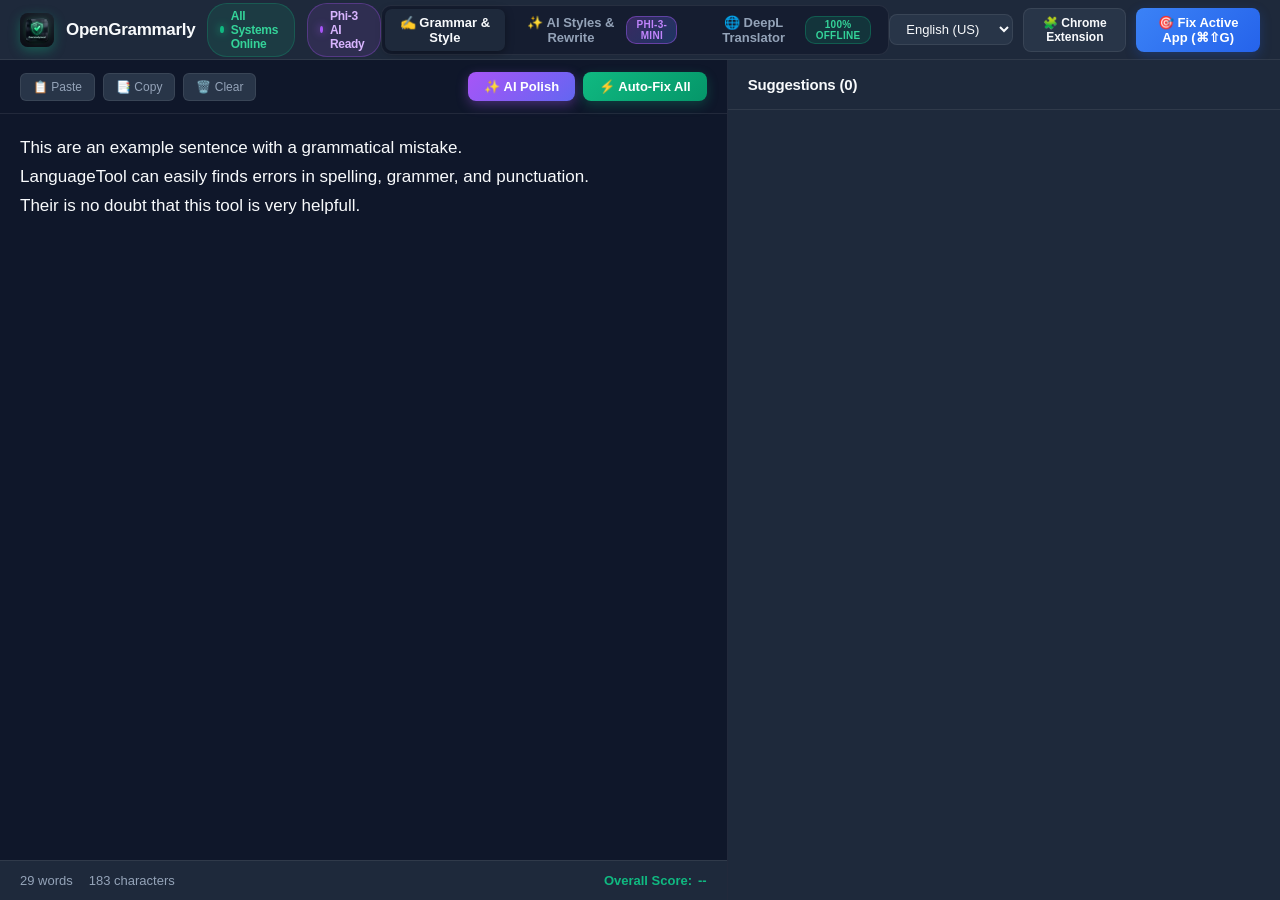
==== commit fc8fcd8e: "fix: Threading server concurrency, 0.3s ultra-fast model optimization, smart ad/and rules, and flawl" ====
--- a/OpenGrammarly.app/Contents/Resources/ui/index.html
+++ b/OpenGrammarly.app/Contents/Resources/ui/index.html
@@ -1053,9 +1053,14 @@
             <button class="tool-btn" id="btn-clear">🗑️ Clear</button>
           </div>
 
-          <button class="btn-autofix" id="btn-autofix">
-            <span>⚡ Auto-Fix All</span>
-          </button>
+          <div style="display: flex; align-items: center; gap: 8px;">
+            <button class="btn-ai-generate" id="btn-ai-magic-fix" title="Use local AI to proofread and polish in 0.5s">
+              <span>✨ AI Polish</span>
+            </button>
+            <button class="btn-autofix" id="btn-autofix" title="Auto-fix detected mistakes">
+              <span>⚡ Auto-Fix All</span>
+            </button>
+          </div>
         </div>
 
         <div class="editor-container">
@@ -1259,9 +1264,9 @@
               <option value="pt">Portuguese</option>
               <option value="ar">Arabic</option>
             </select>
-            <label class="ai-toggle-label" title="Use local Phi-3-Mini AI for fluent neural translation">
+            <label class="ai-toggle-label" title="Use ultra-fast local neural AI for fluent, native translation">
               <input type="checkbox" id="check-use-ai-trans" checked>
-              <span>✨ Phi-3 AI</span>
+              <span>✨ Neural AI (Fast)</span>
             </label>
           </div>
           <div class="translate-box-tools">
@@ -1513,23 +1518,64 @@
       assistantCount.innerText = `Suggestions (${remaining})`;
     };
 
-    // Auto-fix All button
+    // Auto-fix All button (combines LanguageTool rules + AI smart fix if needed)
     document.getElementById('btn-autofix').addEventListener('click', async () => {
       let text = editor.value || "";
+      if (!text.trim()) return;
+      const autofixBtn = document.getElementById('btn-autofix');
+      autofixBtn.style.opacity = '0.7';
       try {
         const res = await fetch('/api/autofix', {
           method: 'POST',
           headers: { 'Content-Type': 'application/json' },
-          body: JSON.stringify({ text: text, language: langSelect.value })
+          body: JSON.stringify({
+            text: text,
+            language: langSelect.value,
+            use_ai: currentMatches.length === 0
+          })
         });
         const data = await res.json();
-        editor.value = data.fixed || text;
-        updateStats();
-        runGrammarCheck();
+        if (data.fixed) {
+          editor.value = data.fixed;
+          updateStats();
+          runGrammarCheck();
+        }
       } catch (e) {
         console.error("Auto-fix failed:", e);
+      } finally {
+        autofixBtn.style.opacity = '1';
       }
     });
+
+    // Dedicated AI Polish button
+    const aiMagicBtn = document.getElementById('btn-ai-magic-fix');
+    if (aiMagicBtn) {
+      aiMagicBtn.addEventListener('click', async () => {
+        let text = editor.value || "";
+        if (!text.trim()) return;
+        const origContent = aiMagicBtn.innerHTML;
+        aiMagicBtn.innerHTML = '<span>✨ Polishing...</span>';
+        aiMagicBtn.disabled = true;
+        try {
+          const res = await fetch('/api/ai/fix', {
+            method: 'POST',
+            headers: { 'Content-Type': 'application/json' },
+            body: JSON.stringify({ text: text })
+          });
+          const data = await res.json();
+          if (data.fixed) {
+            editor.value = data.fixed;
+            updateStats();
+            runGrammarCheck();
+          }
+        } catch (e) {
+          console.error("AI polish failed:", e);
+        } finally {
+          aiMagicBtn.innerHTML = origContent;
+          aiMagicBtn.disabled = false;
+        }
+      });
+    }
 
     // Fix Active App button
     document.getElementById('btn-fix-active').addEventListener('click', async () => {
@@ -1602,33 +1648,39 @@
     tabBtnRewrite.addEventListener('click', () => switchTab('rewrite'));
     tabBtnTranslate.addEventListener('click', () => switchTab('translate'));
 
-    // Check Local AI (Phi-3-Mini) Status
+    // Check Local AI Status
     async function checkAIStatus() {
       try {
         const res = await fetch('/api/ai/status');
         const data = await res.json();
         if (data.ollama_running && data.model_installed) {
-          aiStatusLabel.innerText = "Phi-3 AI Ready";
-          aiStatusPill.title = `Model active: ${data.active_model || 'phi3:mini'}`;
-          aiStatusPill.style.borderColor = "rgba(168, 85, 247, 0.4)";
+          const m = (data.active_model || 'Local AI').toUpperCase();
+          aiStatusLabel.innerText = `✨ ${m} Ready`;
+          aiStatusPill.title = `Active offline model: ${data.active_model}`;
+          aiStatusPill.style.borderColor = "rgba(168, 85, 247, 0.5)";
+          aiStatusPill.style.background = "rgba(168, 85, 247, 0.15)";
         } else if (data.installing) {
-          aiStatusLabel.innerText = "⏳ Downloading Phi-3...";
+          aiStatusLabel.innerText = "⏳ Downloading Model...";
           aiStatusPill.title = "Pulling model in background...";
         } else {
-          aiStatusLabel.innerText = "⚡ Setup Phi-3 AI";
-          aiStatusPill.title = "Ollama or Phi-3-Mini not detected. Click to auto-install.";
+          aiStatusLabel.innerText = "⚡ Setup Local AI";
+          aiStatusPill.title = "Ollama or model not detected. Click to auto-install.";
         }
       } catch (e) {}
     }
 
     aiStatusPill.addEventListener('click', async () => {
       try {
+        aiStatusLabel.innerText = "⏳ Checking...";
         const res = await fetch('/api/ai/setup', { method: 'POST' });
         const data = await res.json();
         if (data.status === 'started') {
           aiStatusLabel.innerText = "⏳ Starting Download...";
         }
-      } catch (e) {}
+        setTimeout(checkAIStatus, 1500);
+      } catch (e) {
+        checkAIStatus();
+      }
     });
 
     // ==========================================
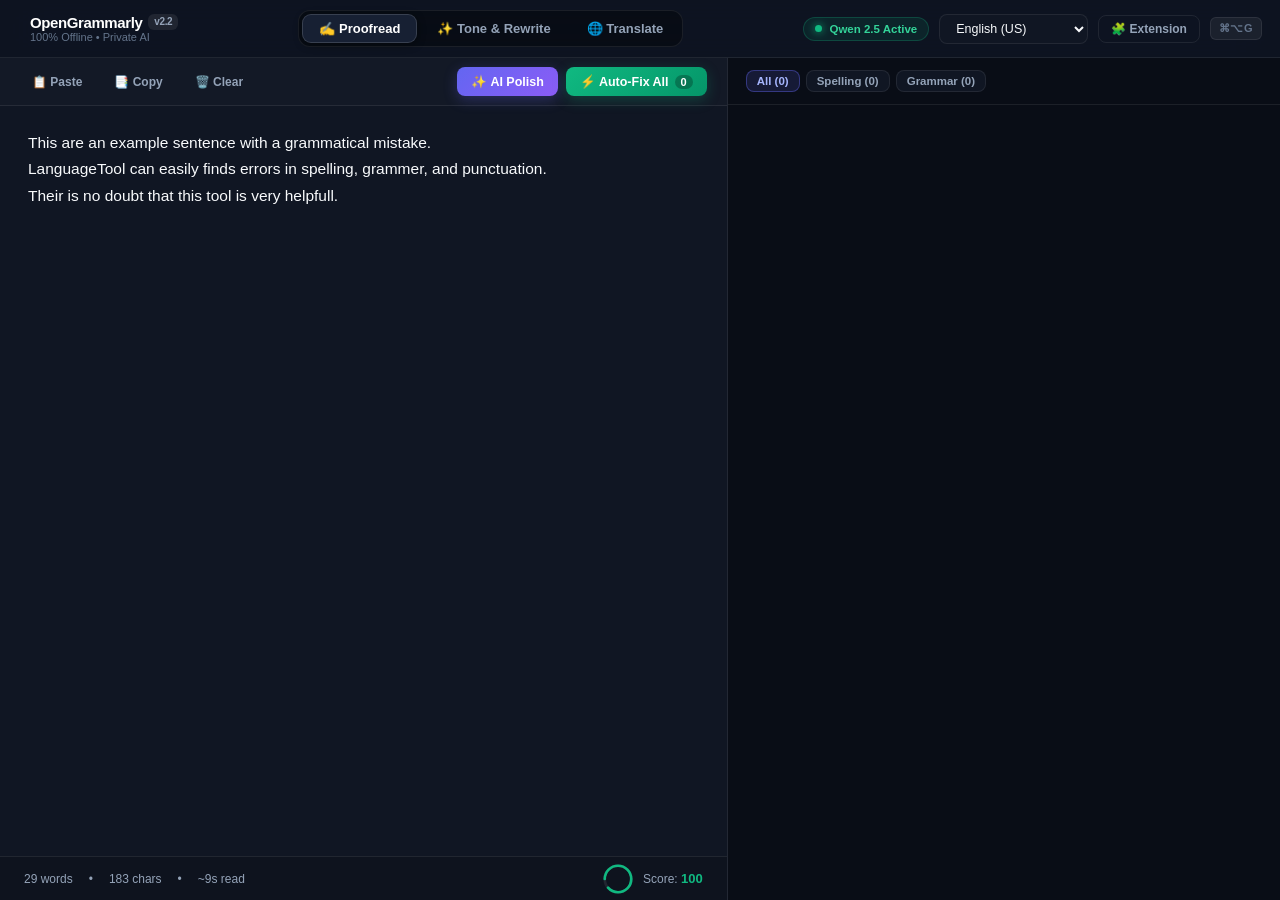
==== commit 148d4739: "feat: complete UI/UX overhaul with Apple-grade design, shared document state, and robust error handl" ====
--- a/OpenGrammarly.app/Contents/Resources/ui/index.html
+++ b/OpenGrammarly.app/Contents/Resources/ui/index.html
@@ -6,18 +6,44 @@
   <title>OpenGrammarly</title>
   <style>
     :root {
-      --bg-canvas: #0f172a;
-      --bg-panel: #1e293b;
-      --bg-card: #283548;
-      --bg-hover: #334155;
-      --border: rgba(255, 255, 255, 0.08);
+      --bg-canvas: #090d16;
+      --bg-surface: #101623;
+      --bg-card: #172033;
+      --bg-card-hover: #1e2a42;
+      --bg-glass: rgba(16, 22, 35, 0.78);
+      --border-subtle: rgba(255, 255, 255, 0.08);
+      --border-light: rgba(255, 255, 255, 0.14);
+      --border-focus: rgba(99, 102, 241, 0.6);
+      
       --text-main: #f8fafc;
       --text-muted: #94a3b8;
-      --brand: #10b981;
-      --brand-hover: #059669;
-      --err-grammar: #3b82f6;
-      --err-spelling: #f43f5e;
-      --font-family: -apple-system, BlinkMacSystemFont, "SF Pro Display", "SF Pro Text", "Inter", sans-serif;
+      --text-dim: #64748b;
+      
+      --accent-primary: #6366f1;
+      --accent-secondary: #8b5cf6;
+      --accent-gradient: linear-gradient(135deg, #6366f1 0%, #8b5cf6 50%, #ec4899 100%);
+      --accent-glow: rgba(99, 102, 241, 0.28);
+      
+      --emerald: #10b981;
+      --emerald-glow: rgba(16, 185, 129, 0.25);
+      --rose: #f43f5e;
+      --rose-glow: rgba(244, 63, 94, 0.2);
+      --amber: #f59e0b;
+      --amber-glow: rgba(245, 158, 11, 0.2);
+      --sky: #38bdf8;
+      --sky-glow: rgba(56, 189, 248, 0.2);
+      --pink: #ec4899;
+      
+      --font-sans: -apple-system, BlinkMacSystemFont, "SF Pro Display", "SF Pro Text", "Inter", sans-serif;
+      --radius-sm: 8px;
+      --radius-md: 12px;
+      --radius-lg: 16px;
+      --radius-full: 9999px;
+      
+      --shadow-sm: 0 2px 8px rgba(0, 0, 0, 0.25);
+      --shadow-md: 0 8px 24px rgba(0, 0, 0, 0.35);
+      --shadow-lg: 0 16px 40px rgba(0, 0, 0, 0.45);
+      --transition: all 0.2s cubic-bezier(0.16, 1, 0.3, 1);
     }
 
     * {
@@ -29,188 +55,866 @@
     body {
       background-color: var(--bg-canvas);
       color: var(--text-main);
-      font-family: var(--font-family);
+      font-family: var(--font-sans);
       height: 100vh;
       display: flex;
       flex-direction: column;
       overflow: hidden;
       -webkit-font-smoothing: antialiased;
+      user-select: none;
+    }
+
+    /* ============================================================
+       TOP APPLICATION HEADER
+       ============================================================ */
+    header {
+      height: 58px;
+      background: var(--bg-glass);
+      backdrop-filter: blur(24px) saturate(180%);
+      -webkit-backdrop-filter: blur(24px) saturate(180%);
+      border-bottom: 1px solid var(--border-subtle);
+      display: flex;
+      align-items: center;
+      justify-content: space-between;
+      padding: 0 18px;
+      flex-shrink: 0;
+      z-index: 50;
+    }
+
+    .brand-section {
+      display: flex;
+      align-items: center;
+      gap: 12px;
+    }
+
+    .brand-logo-wrap {
       position: relative;
-    }
-
-    /* Top Bar */
-    header {
-      height: 60px;
-      background: var(--bg-panel);
-      border-bottom: 1px solid var(--border);
-      display: flex;
-      align-items: center;
-      justify-content: space-between;
-      padding: 0 20px;
-      flex-shrink: 0;
-    }
-
-    .brand {
-      display: flex;
-      align-items: center;
-      gap: 12px;
+      display: flex;
+      align-items: center;
+      justify-content: center;
+    }
+
+    .brand-logo-wrap img {
+      width: 32px;
+      height: 32px;
+      border-radius: var(--radius-sm);
+      box-shadow: 0 4px 14px rgba(99, 102, 241, 0.35);
+    }
+
+    .brand-titles {
+      display: flex;
+      flex-direction: column;
+      line-height: 1.15;
+    }
+
+    .brand-name {
+      font-size: 15px;
       font-weight: 700;
-      font-size: 17px;
-      letter-spacing: -0.3px;
-    }
-
-    .brand img {
-      width: 34px;
-      height: 34px;
-      border-radius: 8px;
-      box-shadow: 0 4px 12px rgba(16, 185, 129, 0.35);
+      letter-spacing: -0.4px;
+      color: #ffffff;
+      display: flex;
+      align-items: center;
+      gap: 6px;
+    }
+
+    .version-tag {
+      font-size: 10px;
+      font-weight: 600;
+      background: rgba(255, 255, 255, 0.08);
+      color: var(--text-muted);
+      padding: 2px 6px;
+      border-radius: 6px;
+    }
+
+    .brand-subtext {
+      font-size: 11px;
+      color: var(--text-dim);
+      font-weight: 500;
+    }
+
+    /* Segmented Navigation Control */
+    .nav-segmented-wrap {
+      display: flex;
+      align-items: center;
+      background: rgba(0, 0, 0, 0.35);
+      border: 1px solid var(--border-subtle);
+      padding: 3px;
+      border-radius: var(--radius-md);
+      gap: 4px;
+    }
+
+    .nav-seg-btn {
+      background: transparent;
+      border: none;
+      color: var(--text-muted);
+      padding: 6px 16px;
+      border-radius: 9px;
+      font-size: 13px;
+      font-weight: 600;
+      cursor: pointer;
+      display: flex;
+      align-items: center;
+      gap: 7px;
+      transition: var(--transition);
+    }
+
+    .nav-seg-btn:hover {
+      color: var(--text-main);
+      background: rgba(255, 255, 255, 0.04);
+    }
+
+    .nav-seg-btn.active {
+      background: var(--bg-card);
+      color: #ffffff;
+      box-shadow: 0 2px 8px rgba(0, 0, 0, 0.4);
+      border: 1px solid var(--border-light);
+    }
+
+    /* Right Header Controls */
+    .header-actions {
+      display: flex;
+      align-items: center;
+      gap: 10px;
     }
 
     .status-pill {
       display: flex;
       align-items: center;
       gap: 7px;
-      background: rgba(16, 185, 129, 0.12);
+      background: rgba(16, 185, 129, 0.1);
       border: 1px solid rgba(16, 185, 129, 0.25);
       color: #34d399;
-      font-size: 12px;
+      font-size: 11.5px;
       font-weight: 600;
-      padding: 5px 12px;
-      border-radius: 20px;
+      padding: 5px 11px;
+      border-radius: var(--radius-full);
+      cursor: pointer;
+      transition: var(--transition);
+    }
+
+    .status-pill:hover {
+      background: rgba(16, 185, 129, 0.18);
     }
 
     .status-dot {
       width: 7px;
       height: 7px;
-      background: #10b981;
+      background: var(--emerald);
       border-radius: 50%;
-      box-shadow: 0 0 8px #10b981;
-    }
-
-    .header-actions {
-      display: flex;
-      align-items: center;
-      gap: 10px;
-    }
-
-    .lang-select {
-      background: var(--bg-card);
+      box-shadow: 0 0 8px var(--emerald);
+    }
+
+    .lang-select-header {
+      background: var(--bg-surface);
       color: var(--text-main);
-      border: 1px solid var(--border);
+      border: 1px solid var(--border-subtle);
       padding: 6px 12px;
-      border-radius: 8px;
-      font-size: 13px;
+      border-radius: var(--radius-sm);
+      font-size: 12.5px;
+      font-weight: 500;
       outline: none;
       cursor: pointer;
-    }
-
-    .btn-extension {
-      background: var(--bg-card);
-      border: 1px solid var(--border);
-      color: var(--text-main);
-      padding: 7px 13px;
-      border-radius: 8px;
+      transition: var(--transition);
+    }
+
+    .lang-select-header:focus, .lang-select-header:hover {
+      border-color: var(--border-light);
+    }
+
+    .btn-header-ghost {
+      background: transparent;
+      border: 1px solid var(--border-subtle);
+      color: var(--text-muted);
+      padding: 6px 12px;
+      border-radius: var(--radius-sm);
       font-size: 12px;
       font-weight: 600;
       cursor: pointer;
       display: flex;
       align-items: center;
       gap: 6px;
-      transition: all 0.15s ease;
-    }
-    .btn-extension:hover {
-      background: var(--bg-hover);
-      border-color: rgba(255, 255, 255, 0.2);
-    }
-
-    .btn-fix-active {
-      background: linear-gradient(135deg, #3b82f6, #2563eb);
-      color: white;
-      border: none;
-      padding: 7px 15px;
-      border-radius: 8px;
-      font-size: 13px;
+      transition: var(--transition);
+    }
+
+    .btn-header-ghost:hover {
+      color: var(--text-main);
+      background: rgba(255, 255, 255, 0.05);
+      border-color: var(--border-light);
+    }
+
+    .shortcut-pill {
+      font-size: 11px;
+      font-weight: 700;
+      background: rgba(255, 255, 255, 0.06);
+      border: 1px solid var(--border-subtle);
+      color: var(--text-dim);
+      padding: 4px 8px;
+      border-radius: 6px;
+      letter-spacing: 0.5px;
+    }
+
+    /* ============================================================
+       VIEW PANELS CONTAINER
+       ============================================================ */
+    .view-panel {
+      display: none;
+      flex: 1;
+      height: calc(100vh - 58px);
+      overflow: hidden;
+      width: 100%;
+    }
+
+    .view-panel.active {
+      display: flex;
+    }
+
+    /* ============================================================
+       TAB 1: ✍️ PROOFREAD WORKSPACE
+       ============================================================ */
+    .proofread-workspace {
+      display: flex;
+      width: 100%;
+      height: 100%;
+      overflow: hidden;
+    }
+
+    /* Left: Editor Section */
+    .editor-section {
+      flex: 1.25;
+      display: flex;
+      flex-direction: column;
+      border-right: 1px solid var(--border-subtle);
+      background: var(--bg-surface);
+      height: 100%;
+      overflow: hidden;
+    }
+
+    .editor-toolbar {
+      height: 48px;
+      padding: 0 20px;
+      display: flex;
+      align-items: center;
+      justify-content: space-between;
+      border-bottom: 1px solid var(--border-subtle);
+      background: rgba(255, 255, 255, 0.01);
+      flex-shrink: 0;
+    }
+
+    .tool-group {
+      display: flex;
+      align-items: center;
+      gap: 8px;
+    }
+
+    .btn-tool {
+      background: transparent;
+      border: 1px solid transparent;
+      color: var(--text-muted);
+      padding: 6px 11px;
+      border-radius: var(--radius-sm);
+      font-size: 12px;
       font-weight: 600;
       cursor: pointer;
       display: flex;
       align-items: center;
+      gap: 5px;
+      transition: var(--transition);
+    }
+
+    .btn-tool:hover {
+      color: var(--text-main);
+      background: rgba(255, 255, 255, 0.05);
+      border-color: var(--border-subtle);
+    }
+
+    .btn-autofix {
+      background: linear-gradient(135deg, #10b981, #059669);
+      color: #ffffff;
+      border: none;
+      padding: 7px 14px;
+      border-radius: var(--radius-sm);
+      font-size: 12.5px;
+      font-weight: 700;
+      cursor: pointer;
+      display: flex;
+      align-items: center;
       gap: 6px;
-      box-shadow: 0 4px 12px rgba(37, 99, 235, 0.25);
-      transition: all 0.2s ease;
-    }
-    .btn-fix-active:hover {
+      box-shadow: 0 4px 14px var(--emerald-glow);
+      transition: var(--transition);
+    }
+
+    .btn-autofix:hover {
       transform: translateY(-1px);
-      box-shadow: 0 6px 16px rgba(37, 99, 235, 0.35);
-    }
-
-    /* Header Navigation Tabs */
-    .nav-tabs {
-      display: flex;
-      align-items: center;
-      background: rgba(15, 23, 42, 0.6);
-      padding: 3px;
+      box-shadow: 0 6px 18px var(--emerald-glow);
+    }
+
+    .btn-autofix .badge {
+      background: rgba(0, 0, 0, 0.25);
+      padding: 1px 6px;
       border-radius: 10px;
-      border: 1px solid var(--border);
-      gap: 4px;
-    }
-
-    .nav-tab {
+      font-size: 11px;
+    }
+
+    .btn-ai-polish {
+      background: linear-gradient(135deg, #6366f1, #8b5cf6);
+      color: #ffffff;
+      border: none;
+      padding: 7px 14px;
+      border-radius: var(--radius-sm);
+      font-size: 12.5px;
+      font-weight: 700;
+      cursor: pointer;
+      display: flex;
+      align-items: center;
+      gap: 6px;
+      box-shadow: 0 4px 14px var(--accent-glow);
+      transition: var(--transition);
+    }
+
+    .btn-ai-polish:hover {
+      transform: translateY(-1px);
+      box-shadow: 0 6px 18px var(--accent-glow);
+    }
+
+    .btn-ai-polish:disabled, .btn-autofix:disabled {
+      opacity: 0.6;
+      cursor: not-allowed;
+      transform: none !important;
+    }
+
+    .editor-canvas-wrap {
+      flex: 1;
+      position: relative;
+      overflow: hidden;
+      display: flex;
+    }
+
+    .writing-textarea {
+      width: 100%;
+      height: 100%;
       background: transparent;
       border: none;
+      outline: none;
+      color: var(--text-main);
+      font-family: var(--font-sans);
+      font-size: 15.5px;
+      line-height: 1.7;
+      padding: 24px 28px;
+      resize: none;
+      user-select: text;
+    }
+
+    .writing-textarea::placeholder {
+      color: var(--text-dim);
+    }
+
+    .editor-statusbar {
+      height: 44px;
+      padding: 0 24px;
+      display: flex;
+      align-items: center;
+      justify-content: space-between;
+      border-top: 1px solid var(--border-subtle);
+      background: rgba(0, 0, 0, 0.15);
+      font-size: 12px;
       color: var(--text-muted);
-      padding: 6px 14px;
-      border-radius: 7px;
+      flex-shrink: 0;
+    }
+
+    .doc-metrics {
+      display: flex;
+      align-items: center;
+      gap: 16px;
+    }
+
+    .doc-health-widget {
+      display: flex;
+      align-items: center;
+      gap: 10px;
+    }
+
+    .score-ring-wrap {
+      position: relative;
+      width: 30px;
+      height: 30px;
+    }
+
+    .score-ring-svg {
+      transform: rotate(-90deg);
+      width: 30px;
+      height: 30px;
+    }
+
+    .score-ring-bg {
+      stroke: rgba(255, 255, 255, 0.08);
+      stroke-width: 3.2;
+      fill: none;
+    }
+
+    .score-ring-fill {
+      stroke: var(--emerald);
+      stroke-width: 3.2;
+      stroke-linecap: round;
+      fill: none;
+      stroke-dasharray: 88;
+      stroke-dashoffset: 0;
+      transition: stroke-dashoffset 0.4s ease, stroke 0.4s ease;
+    }
+
+    .score-num-label {
+      font-weight: 700;
       font-size: 13px;
+      color: var(--emerald);
+    }
+
+    /* Right: Suggestions Sidebar */
+    .sidebar-section {
+      flex: 0.95;
+      display: flex;
+      flex-direction: column;
+      background: var(--bg-canvas);
+      height: 100%;
+      overflow: hidden;
+    }
+
+    .sidebar-header {
+      padding: 12px 18px;
+      border-bottom: 1px solid var(--border-subtle);
+      display: flex;
+      align-items: center;
+      justify-content: space-between;
+      flex-shrink: 0;
+    }
+
+    .filter-chips {
+      display: flex;
+      align-items: center;
+      gap: 6px;
+    }
+
+    .chip-filter {
+      background: var(--bg-surface);
+      border: 1px solid var(--border-subtle);
+      color: var(--text-muted);
+      padding: 4px 10px;
+      border-radius: var(--radius-sm);
+      font-size: 11.5px;
       font-weight: 600;
       cursor: pointer;
-      display: flex;
-      align-items: center;
-      gap: 7px;
-      transition: all 0.15s ease;
-    }
-
-    .nav-tab:hover {
+      transition: var(--transition);
+    }
+
+    .chip-filter:hover {
       color: var(--text-main);
-      background: rgba(255, 255, 255, 0.04);
-    }
-
-    .nav-tab.active {
-      background: var(--bg-panel);
-      color: var(--text-main);
-      box-shadow: 0 2px 8px rgba(0, 0, 0, 0.35);
-    }
-
-    .nav-offline-pill {
-      background: rgba(16, 185, 129, 0.15);
-      border: 1px solid rgba(16, 185, 129, 0.3);
-      color: #34d399;
-      font-size: 10px;
-      padding: 2px 6px;
-      border-radius: 10px;
+      border-color: var(--border-light);
+    }
+
+    .chip-filter.active {
+      background: rgba(99, 102, 241, 0.15);
+      border-color: rgba(99, 102, 241, 0.4);
+      color: #a5b4fc;
+    }
+
+    .cards-scroll-list {
+      flex: 1;
+      overflow-y: auto;
+      padding: 16px;
+      display: flex;
+      flex-direction: column;
+      gap: 12px;
+    }
+
+    .suggestion-card {
+      background: var(--bg-card);
+      border: 1px solid var(--border-subtle);
+      border-radius: var(--radius-md);
+      padding: 14px 16px;
+      display: flex;
+      flex-direction: column;
+      gap: 10px;
+      box-shadow: var(--shadow-sm);
+      transition: var(--transition);
+      animation: cardEnter 0.25s cubic-bezier(0.16, 1, 0.3, 1) forwards;
+    }
+
+    @keyframes cardEnter {
+      from { opacity: 0; transform: translateY(6px); }
+      to { opacity: 1; transform: translateY(0); }
+    }
+
+    .suggestion-card:hover {
+      border-color: var(--border-light);
+      box-shadow: var(--shadow-md);
+    }
+
+    .card-meta-row {
+      display: flex;
+      align-items: center;
+      justify-content: space-between;
+    }
+
+    .issue-badge {
+      font-size: 10.5px;
       font-weight: 700;
       text-transform: uppercase;
-      letter-spacing: 0.3px;
-    }
-
-    /* View Panels */
-    .view-panel {
-      display: flex;
-      flex: 1;
-      height: calc(100vh - 60px);
-      overflow: hidden;
+      letter-spacing: 0.4px;
+      padding: 2.5px 8px;
+      border-radius: 6px;
+    }
+
+    .issue-badge.spelling {
+      background: var(--rose-glow);
+      color: #fb7185;
+      border: 1px solid rgba(244, 63, 94, 0.3);
+    }
+
+    .issue-badge.grammar {
+      background: var(--amber-glow);
+      color: #fbbf24;
+      border: 1px solid rgba(245, 158, 11, 0.3);
+    }
+
+    .issue-badge.style {
+      background: var(--accent-glow);
+      color: #c084fc;
+      border: 1px solid rgba(139, 92, 246, 0.3);
+    }
+
+    .rule-tag {
+      font-size: 10.5px;
+      color: var(--text-dim);
+      font-family: monospace;
+    }
+
+    .diff-preview-box {
+      display: flex;
+      align-items: center;
+      gap: 8px;
+      background: rgba(0, 0, 0, 0.25);
+      padding: 7px 12px;
+      border-radius: var(--radius-sm);
+      font-size: 13px;
+    }
+
+    .diff-err {
+      color: #fb7185;
+      text-decoration: line-through;
+      font-weight: 600;
+    }
+
+    .diff-arrow {
+      color: var(--text-dim);
+      font-size: 12px;
+    }
+
+    .diff-fix {
+      color: #34d399;
+      font-weight: 700;
+    }
+
+    .card-message-text {
+      font-size: 12.5px;
+      color: var(--text-muted);
+      line-height: 1.45;
+    }
+
+    .card-cta-row {
+      display: flex;
+      align-items: center;
+      justify-content: space-between;
+      gap: 10px;
+      margin-top: 2px;
+    }
+
+    .btn-apply-suggestion {
+      background: rgba(16, 185, 129, 0.15);
+      border: 1px solid rgba(16, 185, 129, 0.35);
+      color: #34d399;
+      font-size: 12px;
+      font-weight: 700;
+      padding: 6px 14px;
+      border-radius: var(--radius-sm);
+      cursor: pointer;
+      transition: var(--transition);
+      display: flex;
+      align-items: center;
+      gap: 5px;
+    }
+
+    .btn-apply-suggestion:hover {
+      background: var(--emerald);
+      color: #ffffff;
+      box-shadow: 0 4px 12px var(--emerald-glow);
+    }
+
+    .btn-dismiss-card {
+      background: transparent;
+      border: none;
+      color: var(--text-dim);
+      font-size: 11.5px;
+      font-weight: 500;
+      cursor: pointer;
+      padding: 6px 8px;
+      border-radius: 6px;
+      transition: var(--transition);
+    }
+
+    .btn-dismiss-card:hover {
+      color: var(--text-muted);
+      background: rgba(255, 255, 255, 0.05);
+    }
+
+    /* Empty state */
+    .empty-suggestions-view {
+      display: flex;
+      flex-direction: column;
+      align-items: center;
+      justify-content: center;
+      height: 100%;
+      padding: 32px;
+      text-align: center;
+      gap: 12px;
+    }
+
+    .empty-art-icon {
+      font-size: 40px;
+      filter: drop-shadow(0 4px 12px rgba(16, 185, 129, 0.3));
+    }
+
+    .empty-headline {
+      font-size: 16px;
+      font-weight: 700;
+      color: #ffffff;
+    }
+
+    .empty-desc {
+      font-size: 13px;
+      color: var(--text-muted);
+      max-width: 280px;
+      line-height: 1.5;
+    }
+
+    /* ============================================================
+       TAB 2: ✨ TONE & REWRITE WORKSPACE
+       ============================================================ */
+    .rewrite-workspace {
+      display: flex;
       width: 100%;
-    }
-
-    /* Main Workspace */
-    .workspace {
-      display: flex;
-      flex: 1;
       height: 100%;
       overflow: hidden;
-      width: 100%;
-    }
-
-    /* 🌐 DeepL Translation Workspace */
+    }
+
+    .rewrite-input-col {
+      flex: 1;
+      display: flex;
+      flex-direction: column;
+      border-right: 1px solid var(--border-subtle);
+      background: var(--bg-surface);
+      height: 100%;
+    }
+
+    .rewrite-proposals-col {
+      flex: 1.25;
+      display: flex;
+      flex-direction: column;
+      background: var(--bg-canvas);
+      height: 100%;
+      overflow: hidden;
+    }
+
+    .proposals-header {
+      padding: 12px 20px;
+      border-bottom: 1px solid var(--border-subtle);
+      display: flex;
+      align-items: center;
+      justify-content: space-between;
+      flex-shrink: 0;
+      background: rgba(255, 255, 255, 0.01);
+    }
+
+    .tone-selector-strip {
+      display: flex;
+      align-items: center;
+      gap: 6px;
+      flex-wrap: wrap;
+    }
+
+    .btn-tone-chip {
+      background: var(--bg-card);
+      border: 1px solid var(--border-subtle);
+      color: var(--text-muted);
+      padding: 5px 12px;
+      border-radius: var(--radius-sm);
+      font-size: 12px;
+      font-weight: 600;
+      cursor: pointer;
+      display: flex;
+      align-items: center;
+      gap: 5px;
+      transition: var(--transition);
+    }
+
+    .btn-tone-chip:hover {
+      color: var(--text-main);
+      border-color: var(--border-light);
+      background: var(--bg-card-hover);
+    }
+
+    .btn-tone-chip.active {
+      border-color: var(--accent-primary);
+      background: rgba(99, 102, 241, 0.15);
+      color: #ffffff;
+    }
+
+    .btn-generate-all {
+      background: linear-gradient(135deg, #6366f1, #8b5cf6);
+      border: none;
+      color: #ffffff;
+      padding: 6px 14px;
+      border-radius: var(--radius-sm);
+      font-size: 12px;
+      font-weight: 700;
+      cursor: pointer;
+      display: flex;
+      align-items: center;
+      gap: 6px;
+      box-shadow: 0 4px 12px var(--accent-glow);
+      transition: var(--transition);
+    }
+
+    .btn-generate-all:hover {
+      transform: translateY(-1px);
+      box-shadow: 0 6px 16px var(--accent-glow);
+    }
+
+    .proposals-card-list {
+      flex: 1;
+      overflow-y: auto;
+      padding: 20px;
+      display: flex;
+      flex-direction: column;
+      gap: 14px;
+    }
+
+    .tone-card {
+      background: var(--bg-card);
+      border: 1px solid var(--border-subtle);
+      border-radius: var(--radius-md);
+      padding: 16px 18px;
+      display: flex;
+      flex-direction: column;
+      gap: 12px;
+      box-shadow: var(--shadow-sm);
+      transition: var(--transition);
+      position: relative;
+    }
+
+    .tone-card:hover {
+      border-color: var(--border-light);
+      box-shadow: var(--shadow-md);
+    }
+
+    .tone-card-top {
+      display: flex;
+      align-items: center;
+      justify-content: space-between;
+    }
+
+    .tone-pill-badge {
+      display: flex;
+      align-items: center;
+      gap: 6px;
+      font-size: 12px;
+      font-weight: 700;
+      padding: 3px 9px;
+      border-radius: 6px;
+    }
+
+    .tone-pill-badge.formal { background: rgba(99, 102, 241, 0.15); color: #a5b4fc; border: 1px solid rgba(99, 102, 241, 0.3); }
+    .tone-pill-badge.casual { background: rgba(56, 189, 248, 0.15); color: #7dd3fc; border: 1px solid rgba(56, 189, 248, 0.3); }
+    .tone-pill-badge.concise { background: rgba(16, 185, 129, 0.15); color: #6ee7b7; border: 1px solid rgba(16, 185, 129, 0.3); }
+    .tone-pill-badge.confident { background: rgba(245, 158, 11, 0.15); color: #fcd34d; border: 1px solid rgba(245, 158, 11, 0.3); }
+    .tone-pill-badge.academic { background: rgba(236, 72, 153, 0.15); color: #f472b6; border: 1px solid rgba(236, 72, 153, 0.3); }
+
+    .tone-persona-desc {
+      font-size: 11.5px;
+      color: var(--text-dim);
+      font-weight: 500;
+    }
+
+    .tone-body-text {
+      font-size: 14.5px;
+      line-height: 1.6;
+      color: var(--text-main);
+      user-select: text;
+      white-space: pre-wrap;
+    }
+
+    .tone-footer-actions {
+      display: flex;
+      align-items: center;
+      justify-content: space-between;
+      border-top: 1px solid rgba(255, 255, 255, 0.05);
+      padding-top: 10px;
+    }
+
+    .word-delta-chip {
+      font-size: 11px;
+      font-weight: 600;
+      color: var(--text-muted);
+    }
+
+    .tone-btn-group {
+      display: flex;
+      align-items: center;
+      gap: 8px;
+    }
+
+    .btn-action-ghost {
+      background: transparent;
+      border: 1px solid var(--border-subtle);
+      color: var(--text-muted);
+      padding: 5px 11px;
+      border-radius: var(--radius-sm);
+      font-size: 11.5px;
+      font-weight: 600;
+      cursor: pointer;
+      display: flex;
+      align-items: center;
+      gap: 5px;
+      transition: var(--transition);
+    }
+
+    .btn-action-ghost:hover {
+      color: var(--text-main);
+      border-color: var(--border-light);
+      background: rgba(255, 255, 255, 0.04);
+    }
+
+    .btn-apply-doc {
+      background: rgba(99, 102, 241, 0.18);
+      border: 1px solid rgba(99, 102, 241, 0.4);
+      color: #c7d2fe;
+      padding: 5px 12px;
+      border-radius: var(--radius-sm);
+      font-size: 11.5px;
+      font-weight: 700;
+      cursor: pointer;
+      display: flex;
+      align-items: center;
+      gap: 5px;
+      transition: var(--transition);
+    }
+
+    .btn-apply-doc:hover {
+      background: var(--accent-primary);
+      color: #ffffff;
+      box-shadow: 0 4px 12px var(--accent-glow);
+    }
+
+    /* ============================================================
+       TAB 3: 🌐 NEURAL TRANSLATE WORKSPACE
+       ============================================================ */
     .translate-workspace {
       display: flex;
       flex: 1;
@@ -223,472 +927,133 @@
       max-width: 1400px;
       margin: 0 auto;
       width: 100%;
-      box-sizing: border-box;
-    }
-
-    .translate-box {
+    }
+
+    .trans-pane {
       flex: 1;
       display: flex;
       flex-direction: column;
-      background: var(--bg-panel);
-      border: 1px solid var(--border);
-      border-radius: 14px;
-      box-shadow: 0 10px 30px rgba(0, 0, 0, 0.25);
+      background: var(--bg-surface);
+      border: 1px solid var(--border-subtle);
+      border-radius: var(--radius-lg);
+      box-shadow: var(--shadow-md);
       overflow: hidden;
-      transition: border-color 0.2s ease;
-    }
-
-    .translate-box:focus-within {
-      border-color: rgba(59, 130, 246, 0.45);
-    }
-
-    .translate-box-header {
+      transition: var(--transition);
+    }
+
+    .trans-pane:focus-within {
+      border-color: var(--border-focus);
+    }
+
+    .trans-pane-header {
       padding: 12px 18px;
-      border-bottom: 1px solid var(--border);
+      border-bottom: 1px solid var(--border-subtle);
       display: flex;
       align-items: center;
       justify-content: space-between;
       background: rgba(255, 255, 255, 0.02);
     }
 
-    .lang-selector-group {
-      display: flex;
-      align-items: center;
-      gap: 10px;
-    }
-
-    .lang-select-deepl {
+    .trans-select {
       background: var(--bg-card);
       color: var(--text-main);
-      border: 1px solid var(--border);
-      padding: 7px 14px;
-      border-radius: 8px;
+      border: 1px solid var(--border-subtle);
+      padding: 7px 12px;
+      border-radius: var(--radius-sm);
       font-size: 13px;
       font-weight: 600;
       outline: none;
       cursor: pointer;
     }
 
-    .detected-pill {
-      font-size: 11px;
-      background: rgba(59, 130, 246, 0.15);
-      border: 1px solid rgba(59, 130, 246, 0.3);
-      color: #60a5fa;
-      padding: 3px 8px;
-      border-radius: 6px;
-      font-weight: 600;
-    }
-
-    .translate-box-tools {
-      display: flex;
-      align-items: center;
-      gap: 8px;
-    }
-
-    .translate-divider {
-      display: flex;
-      align-items: center;
-      justify-content: center;
-      padding: 0 4px;
-    }
-
-    .btn-swap-langs {
-      width: 42px;
-      height: 42px;
-      border-radius: 50%;
-      background: var(--bg-panel);
-      border: 1px solid var(--border);
-      color: var(--text-main);
-      font-size: 18px;
-      cursor: pointer;
-      display: flex;
-      align-items: center;
-      justify-content: center;
-      transition: all 0.2s ease;
-      box-shadow: 0 4px 12px rgba(0, 0, 0, 0.25);
-    }
-
-    .btn-swap-langs:hover {
-      background: var(--bg-hover);
-      border-color: #3b82f6;
-      color: #60a5fa;
-      transform: scale(1.08) rotate(180deg);
-    }
-
-    .translate-textarea-wrapper {
+    .trans-textarea {
       flex: 1;
-      padding: 20px;
-      display: flex;
-      flex-direction: column;
-      position: relative;
-    }
-
-    .translate-textarea-wrapper textarea {
       width: 100%;
-      height: 100%;
       background: transparent;
       border: none;
       outline: none;
-      font-size: 17px;
+      color: var(--text-main);
+      font-family: var(--font-sans);
+      font-size: 15px;
       line-height: 1.65;
-      color: var(--text-main);
-      font-family: var(--font-family);
+      padding: 20px 24px;
       resize: none;
-    }
-
-    .translate-textarea-wrapper textarea::placeholder {
-      color: #475569;
-    }
-
-    .translate-box-footer {
-      padding: 12px 18px;
-      border-top: 1px solid var(--border);
-      background: rgba(255, 255, 255, 0.015);
-      display: flex;
-      align-items: center;
-      justify-content: space-between;
-      font-size: 12px;
-      color: var(--text-muted);
-    }
-
-    .engine-badge {
-      display: flex;
-      align-items: center;
-      gap: 5px;
-      color: #94a3b8;
-      font-size: 11px;
-    }
-
-    .translation-meta {
-      display: flex;
-      align-items: center;
-      gap: 6px;
-      color: #10b981;
-      font-weight: 500;
-    }
-
-    .status-indicator-dot {
-      width: 6px;
-      height: 6px;
-      background: #10b981;
+      user-select: text;
+    }
+
+    .trans-divider-col {
+      display: flex;
+      align-items: center;
+      justify-content: center;
+    }
+
+    .btn-swap-pill {
+      width: 44px;
+      height: 44px;
       border-radius: 50%;
-    }
-
-    .translate-spinner {
-      position: absolute;
-      top: 20px;
-      right: 20px;
-      background: rgba(15, 23, 42, 0.85);
-      backdrop-filter: blur(8px);
-      border: 1px solid rgba(255, 255, 255, 0.1);
-      padding: 6px 12px;
-      border-radius: 20px;
-      display: flex;
-      align-items: center;
-      gap: 8px;
-      font-size: 12px;
-      color: #60a5fa;
-      font-weight: 500;
-    }
-
-    .spinner-dot {
-      width: 8px;
-      height: 8px;
-      border: 2px solid #60a5fa;
-      border-top-color: transparent;
-      border-radius: 50%;
-      animation: spin 0.8s linear infinite;
-    }
-
-    @keyframes spin {
-      to { transform: rotate(360deg); }
-    }
-
-    /* Editor Side */
-    .editor-section {
-      flex: 1.25;
-      display: flex;
-      flex-direction: column;
-      border-right: 1px solid var(--border);
-      background: var(--bg-canvas);
-    }
-
-    .editor-toolbar {
-      padding: 12px 20px;
-      border-bottom: 1px solid var(--border);
-      display: flex;
-      align-items: center;
-      justify-content: space-between;
-    }
-
-    .editor-tools {
-      display: flex;
-      align-items: center;
-      gap: 8px;
-    }
-
-    .tool-btn {
       background: var(--bg-card);
-      border: 1px solid var(--border);
-      color: var(--text-muted);
-      padding: 6px 12px;
-      border-radius: 6px;
-      font-size: 12px;
-      cursor: pointer;
-      transition: all 0.15s ease;
-    }
-    .tool-btn:hover {
-      background: var(--bg-hover);
-      color: var(--text-main);
-    }
-
-    .btn-autofix {
-      background: linear-gradient(135deg, #10b981, #059669);
-      color: white;
-      border: none;
-      padding: 7px 16px;
-      border-radius: 8px;
-      font-size: 13px;
-      font-weight: 600;
-      cursor: pointer;
-      display: flex;
-      align-items: center;
-      gap: 6px;
-      box-shadow: 0 4px 12px rgba(16, 185, 129, 0.25);
-      transition: all 0.2s ease;
-    }
-    .btn-autofix:hover {
-      transform: translateY(-1px);
-      box-shadow: 0 6px 16px rgba(16, 185, 129, 0.35);
-    }
-
-    .editor-container {
-      flex: 1;
-      padding: 20px;
-      display: flex;
-      flex-direction: column;
-    }
-
-    #editor {
-      width: 100%;
-      flex: 1;
-      background: transparent;
-      border: none;
-      outline: none;
-      font-size: 17px;
-      line-height: 1.7;
-      color: var(--text-main);
-      font-family: var(--font-family);
-      resize: none;
-    }
-
-    .editor-footer {
-      padding: 12px 20px;
-      border-top: 1px solid var(--border);
-      background: var(--bg-panel);
-      display: flex;
-      align-items: center;
-      justify-content: space-between;
-      font-size: 13px;
-      color: var(--text-muted);
-    }
-
-    .score-badge {
-      display: flex;
-      align-items: center;
-      gap: 6px;
-      font-weight: 600;
-      color: var(--brand);
-    }
-
-    /* Assistant / Cards Side */
-    .assistant-section {
-      flex: 0.95;
-      background: var(--bg-panel);
-      display: flex;
-      flex-direction: column;
-      overflow: hidden;
-    }
-
-    .assistant-header {
-      padding: 16px 20px;
-      border-bottom: 1px solid var(--border);
-      display: flex;
-      align-items: center;
-      justify-content: space-between;
-    }
-
-    .assistant-title {
-      font-size: 15px;
-      font-weight: 700;
-      letter-spacing: -0.2px;
-    }
-
-    .cards-container {
-      flex: 1;
-      padding: 16px;
-      overflow-y: auto;
-      display: flex;
-      flex-direction: column;
-      gap: 12px;
-    }
-
-    /* Suggestion Card */
-    .card {
-      background: var(--bg-card);
-      border: 1px solid var(--border);
-      border-radius: 12px;
-      padding: 16px;
-      transition: all 0.2s ease;
-      display: flex;
-      flex-direction: column;
-      gap: 10px;
-    }
-    .card:hover {
-      border-color: rgba(255, 255, 255, 0.2);
-      transform: translateY(-1px);
-      box-shadow: 0 6px 18px rgba(0, 0, 0, 0.2);
-    }
-
-    .card-top {
-      display: flex;
-      align-items: center;
-      justify-content: space-between;
-    }
-
-    .category-chip {
-      font-size: 11px;
-      font-weight: 700;
-      text-transform: uppercase;
-      padding: 3px 8px;
-      border-radius: 6px;
-      letter-spacing: 0.5px;
-    }
-    .cat-spelling {
-      background: rgba(244, 63, 94, 0.15);
-      color: #fb7185;
-      border: 1px solid rgba(244, 63, 94, 0.3);
-    }
-    .cat-grammar {
-      background: rgba(59, 130, 246, 0.15);
-      color: #60a5fa;
-      border: 1px solid rgba(59, 130, 246, 0.3);
-    }
-
-    .error-preview {
-      display: flex;
-      align-items: center;
-      gap: 8px;
-      font-size: 15px;
-      font-weight: 600;
-    }
-    .error-word {
-      color: #fb7185;
-      text-decoration: line-through;
-    }
-    .arrow {
-      color: var(--text-muted);
-    }
-    .fix-word {
-      color: #34d399;
-    }
-
-    .card-message {
-      font-size: 13px;
-      color: var(--text-muted);
-      line-height: 1.5;
-    }
-
-    .card-actions {
-      display: flex;
-      align-items: center;
-      gap: 8px;
-      margin-top: 4px;
-    }
-
-    .btn-apply-fix {
-      background: var(--brand);
-      color: white;
-      border: none;
-      padding: 6px 14px;
-      border-radius: 6px;
-      font-size: 12px;
-      font-weight: 600;
-      cursor: pointer;
-      transition: background 0.15s;
-    }
-    .btn-apply-fix:hover {
-      background: var(--brand-hover);
-    }
-
-    .btn-dismiss {
-      background: transparent;
-      border: none;
+      border: 1px solid var(--border-subtle);
       color: var(--text-muted);
       cursor: pointer;
-      font-size: 13px;
-      padding: 6px 10px;
-      border-radius: 6px;
-      transition: color 0.15s;
-    }
-    .btn-dismiss:hover {
-      color: var(--text-main);
-      background: var(--bg-hover);
-    }
-
-    .empty-state {
+      display: flex;
+      align-items: center;
+      justify-content: center;
+      font-size: 18px;
+      transition: var(--transition);
+      box-shadow: var(--shadow-sm);
+    }
+
+    .btn-swap-pill:hover {
+      transform: scale(1.08) rotate(180deg);
+      color: #ffffff;
+      border-color: var(--border-light);
+      background: var(--bg-card-hover);
+    }
+
+    .trans-pane-footer {
+      height: 42px;
+      padding: 0 20px;
+      display: flex;
+      align-items: center;
+      justify-content: space-between;
+      border-top: 1px solid var(--border-subtle);
+      background: rgba(0, 0, 0, 0.15);
+      font-size: 12px;
+      color: var(--text-dim);
+    }
+
+    /* ============================================================
+       MODALS & DIALOGS
+       ============================================================ */
+    .modal-overlay {
+      position: fixed;
+      inset: 0;
+      background: rgba(0, 0, 0, 0.75);
+      backdrop-filter: blur(12px);
+      display: none;
+      align-items: center;
+      justify-content: center;
+      z-index: 100;
+      animation: fadeIn 0.2s ease forwards;
+    }
+
+    @keyframes fadeIn {
+      from { opacity: 0; }
+      to { opacity: 1; }
+    }
+
+    .modal-box {
+      background: var(--bg-surface);
+      border: 1px solid var(--border-light);
+      border-radius: var(--radius-lg);
+      width: 90%;
+      max-width: 520px;
+      padding: 26px 28px;
+      box-shadow: var(--shadow-lg);
       display: flex;
       flex-direction: column;
-      align-items: center;
-      justify-content: center;
-      height: 100%;
-      color: var(--text-muted);
-      text-align: center;
-      padding: 40px;
-    }
-    .empty-icon {
-      font-size: 40px;
-      margin-bottom: 12px;
-    }
-    .empty-title {
-      font-size: 16px;
-      font-weight: 600;
-      color: var(--text-main);
-      margin-bottom: 4px;
-    }
-    .empty-desc {
-      font-size: 13px;
-      line-height: 1.5;
-    }
-
-    /* Modal Overlay */
-    .modal-overlay {
-      position: absolute;
-      inset: 0;
-      background: rgba(15, 23, 42, 0.85);
-      backdrop-filter: blur(8px);
-      display: none;
-      align-items: center;
-      justify-content: center;
-      z-index: 1000;
-    }
-
-    .modal-card {
-      background: #1e293b;
-      border: 1px solid rgba(255, 255, 255, 0.12);
-      border-radius: 16px;
-      padding: 28px;
-      width: 480px;
-      box-shadow: 0 20px 50px rgba(0, 0, 0, 0.5);
-      display: flex;
-      flex-direction: column;
-      gap: 16px;
-      animation: modal-in 0.2s cubic-bezier(0.16, 1, 0.3, 1);
-    }
-
-    @keyframes modal-in {
-      from { opacity: 0; transform: scale(0.96); }
-      to { opacity: 1; transform: scale(1); }
+      gap: 18px;
+      position: relative;
     }
 
     .modal-header {
@@ -700,510 +1065,371 @@
     .modal-title {
       font-size: 18px;
       font-weight: 700;
-    }
-
-    .modal-close {
+      color: #ffffff;
+      display: flex;
+      align-items: center;
+      gap: 8px;
+    }
+
+    .btn-close-modal {
       background: transparent;
       border: none;
-      color: var(--text-muted);
-      font-size: 20px;
+      color: var(--text-dim);
+      font-size: 18px;
       cursor: pointer;
-    }
-
-    .step-item {
-      background: #283548;
-      border-radius: 10px;
+      padding: 4px 8px;
+      border-radius: 6px;
+      transition: var(--transition);
+    }
+
+    .btn-close-modal:hover {
+      color: var(--text-main);
+      background: rgba(255, 255, 255, 0.08);
+    }
+
+    .modal-step-row {
+      display: flex;
+      align-items: flex-start;
+      gap: 14px;
+      background: var(--bg-card);
       padding: 14px;
-      display: flex;
-      align-items: flex-start;
-      gap: 12px;
-    }
-
-    .step-num {
-      width: 24px;
-      height: 24px;
+      border-radius: var(--radius-md);
+      border: 1px solid var(--border-subtle);
+    }
+
+    .step-badge {
+      background: rgba(99, 102, 241, 0.2);
+      border: 1px solid rgba(99, 102, 241, 0.4);
+      color: #a5b4fc;
+      width: 26px;
+      height: 26px;
       border-radius: 50%;
-      background: var(--brand);
-      color: white;
+      display: flex;
+      align-items: center;
+      justify-content: center;
+      font-size: 12px;
       font-weight: 700;
-      font-size: 12px;
-      display: flex;
-      align-items: center;
-      justify-content: center;
       flex-shrink: 0;
     }
 
-    .step-content h4 {
-      font-size: 14px;
-      font-weight: 600;
-      margin-bottom: 4px;
-    }
-    .step-content p {
+    .step-text h4 {
+      font-size: 13.5px;
+      font-weight: 700;
+      color: #ffffff;
+      margin-bottom: 3px;
+    }
+
+    .step-text p {
       font-size: 12px;
       color: var(--text-muted);
       line-height: 1.4;
     }
 
-    .btn-modal-primary {
-      background: linear-gradient(135deg, #10b981, #059669);
-      color: white;
+    .btn-modal-cta {
+      background: linear-gradient(135deg, #6366f1, #8b5cf6);
+      color: #ffffff;
       border: none;
-      padding: 10px;
-      border-radius: 8px;
-      font-size: 14px;
+      padding: 10px 18px;
+      border-radius: var(--radius-sm);
+      font-size: 13.5px;
+      font-weight: 700;
+      cursor: pointer;
+      display: flex;
+      align-items: center;
+      justify-content: center;
+      gap: 8px;
+      box-shadow: 0 4px 14px var(--accent-glow);
+      transition: var(--transition);
+      margin-top: 6px;
+    }
+
+    .btn-modal-cta:hover {
+      transform: translateY(-1px);
+      box-shadow: 0 6px 18px var(--accent-glow);
+    }
+
+    /* Floating Toast System */
+    .toast-pill {
+      position: fixed;
+      bottom: 24px;
+      left: 50%;
+      transform: translateX(-50%) translateY(50px);
+      background: rgba(23, 32, 51, 0.95);
+      border: 1px solid var(--border-light);
+      backdrop-filter: blur(16px);
+      color: #ffffff;
+      padding: 9px 18px;
+      border-radius: var(--radius-full);
+      font-size: 12.5px;
       font-weight: 600;
-      cursor: pointer;
-      text-align: center;
-      transition: all 0.2s;
-    }
-    .btn-modal-primary:hover {
-      box-shadow: 0 4px 16px rgba(16, 185, 129, 0.4);
-    }
-
-    /* ✨ AI Styles & Tone Navigation & Badges */
-    .nav-ai-pill {
-      background: linear-gradient(135deg, rgba(168, 85, 247, 0.25), rgba(59, 130, 246, 0.25));
-      border: 1px solid rgba(168, 85, 247, 0.45);
-      color: #c084fc;
-      font-size: 10px;
-      padding: 2px 6px;
-      border-radius: 10px;
-      font-weight: 700;
-      text-transform: uppercase;
-      letter-spacing: 0.3px;
-    }
-
-    .ai-status-pill {
-      display: flex;
-      align-items: center;
-      gap: 7px;
-      background: rgba(168, 85, 247, 0.12);
-      border: 1px solid rgba(168, 85, 247, 0.3);
-      color: #d8b4fe;
-      font-size: 12px;
-      font-weight: 600;
-      padding: 5px 12px;
-      border-radius: 20px;
-      cursor: pointer;
-      transition: all 0.2s;
-    }
-    .ai-status-pill:hover {
-      background: rgba(168, 85, 247, 0.2);
-      border-color: rgba(168, 85, 247, 0.5);
-    }
-
-    .ai-status-dot {
-      width: 7px;
-      height: 7px;
-      background: #a855f7;
-      border-radius: 50%;
-      box-shadow: 0 0 8px #a855f7;
-    }
-
-    /* ✨ AI Rewrite Workspace */
-    .rewrite-workspace {
-      display: flex;
-      flex: 1;
-      height: 100%;
-      overflow: hidden;
-      width: 100%;
-    }
-
-    .rewrite-sidebar {
-      width: 440px;
-      background: var(--bg-panel);
-      border-left: 1px solid var(--border);
-      display: flex;
-      flex-direction: column;
-      height: 100%;
-      overflow: hidden;
-      flex-shrink: 0;
-    }
-
-    .rewrite-header {
-      padding: 14px 20px;
-      border-bottom: 1px solid var(--border);
-      display: flex;
-      align-items: center;
-      justify-content: space-between;
-    }
-
-    .rewrite-cards-container {
-      flex: 1;
-      overflow-y: auto;
-      padding: 16px;
-      display: flex;
-      flex-direction: column;
-      gap: 14px;
-    }
-
-    .style-card {
-      background: var(--bg-card);
-      border: 1px solid var(--border);
-      border-radius: 12px;
-      padding: 14px;
-      display: flex;
-      flex-direction: column;
-      gap: 10px;
-      transition: all 0.2s ease;
-    }
-
-    .style-card:hover {
-      border-color: rgba(168, 85, 247, 0.4);
-      box-shadow: 0 4px 16px rgba(0, 0, 0, 0.25);
-    }
-
-    .style-card-header {
-      display: flex;
-      align-items: center;
-      justify-content: space-between;
-    }
-
-    .style-badge {
-      display: flex;
-      align-items: center;
-      gap: 6px;
-      font-size: 12px;
-      font-weight: 700;
-      color: #c084fc;
-      background: rgba(168, 85, 247, 0.12);
-      border: 1px solid rgba(168, 85, 247, 0.25);
-      padding: 3px 9px;
-      border-radius: 20px;
-    }
-
-    .style-card-desc {
-      font-size: 11px;
-      color: var(--text-muted);
-    }
-
-    .style-card-text {
-      font-size: 13.5px;
-      line-height: 1.5;
-      color: var(--text-main);
-      user-select: text;
-      white-space: pre-wrap;
-      min-height: 24px;
-    }
-
-    .style-card-actions {
+      box-shadow: var(--shadow-lg);
       display: flex;
       align-items: center;
       gap: 8px;
-      padding-top: 8px;
-      border-top: 1px solid rgba(255, 255, 255, 0.05);
-    }
-
-    .style-btn-action {
-      background: rgba(255, 255, 255, 0.05);
-      border: 1px solid var(--border);
-      color: var(--text-muted);
-      padding: 5px 10px;
-      border-radius: 6px;
-      font-size: 11px;
-      font-weight: 600;
-      cursor: pointer;
-      display: flex;
-      align-items: center;
-      gap: 4px;
-      transition: all 0.15s ease;
-    }
-
-    .style-btn-action:hover {
-      background: rgba(255, 255, 255, 0.1);
-      color: var(--text-main);
-      border-color: rgba(255, 255, 255, 0.2);
-    }
-
-    .style-btn-action.primary {
-      background: linear-gradient(135deg, #8b5cf6, #6366f1);
-      color: white;
-      border: none;
-    }
-    .style-btn-action.primary:hover {
-      box-shadow: 0 2px 10px rgba(139, 92, 246, 0.4);
-    }
-
-    .ai-toggle-label {
-      display: flex;
-      align-items: center;
-      gap: 6px;
-      font-size: 12px;
-      font-weight: 600;
-      color: #c084fc;
-      background: rgba(168, 85, 247, 0.12);
-      border: 1px solid rgba(168, 85, 247, 0.3);
-      padding: 4px 10px;
-      border-radius: 8px;
-      cursor: pointer;
-      user-select: none;
-    }
-    .ai-toggle-label input {
-      accent-color: #a855f7;
-      cursor: pointer;
-    }
-
-    .btn-ai-generate {
-      background: linear-gradient(135deg, #a855f7, #6366f1);
-      color: white;
-      border: none;
-      padding: 7px 16px;
-      border-radius: 8px;
-      font-size: 13px;
-      font-weight: 600;
-      cursor: pointer;
-      display: flex;
-      align-items: center;
-      gap: 6px;
-      box-shadow: 0 4px 12px rgba(168, 85, 247, 0.35);
-      transition: all 0.2s ease;
-    }
-    .btn-ai-generate:hover {
-      transform: translateY(-1px);
-      box-shadow: 0 6px 16px rgba(168, 85, 247, 0.45);
-    }
-
-    .style-quick-chips {
-      display: flex;
-      align-items: center;
-      gap: 6px;
-      flex-wrap: wrap;
-    }
-
-    .style-quick-chip {
-      background: var(--bg-card);
-      border: 1px solid var(--border);
-      color: var(--text-main);
-      padding: 5px 10px;
-      border-radius: 6px;
-      font-size: 12px;
-      font-weight: 600;
-      cursor: pointer;
-      display: flex;
-      align-items: center;
-      gap: 5px;
-      transition: all 0.15s ease;
-    }
-    .style-quick-chip:hover {
-      background: rgba(168, 85, 247, 0.18);
-      border-color: #a855f7;
-      color: #d8b4fe;
+      z-index: 200;
+      opacity: 0;
+      transition: all 0.3s cubic-bezier(0.16, 1, 0.3, 1);
+      pointer-events: none;
+    }
+
+    .toast-pill.show {
+      transform: translateX(-50%) translateY(0);
+      opacity: 1;
     }
   </style>
 </head>
 <body>
 
-  <!-- Top Navigation Header -->
+  <!-- Top Application Header -->
   <header>
-    <div class="brand">
-      <img src="logo.png" alt="OpenGrammarly Logo">
-      <span>OpenGrammarly</span>
-      <div class="status-pill">
-        <span class="status-dot"></span>
-        <span id="server-status">All Systems Online</span>
+    <div class="brand-section">
+      <div class="brand-logo-wrap">
+        <img src="/logo.png" alt="OpenGrammarly" onerror="this.style.display='none'">
       </div>
-      <div class="ai-status-pill" id="ai-status-pill" title="Local Phi-3-Mini Offline AI">
-        <span class="ai-status-dot"></span>
-        <span id="ai-status-label">Phi-3 AI Ready</span>
+      <div class="brand-titles">
+        <div class="brand-name">
+          OpenGrammarly
+          <span class="version-tag">v2.2</span>
+        </div>
+        <div class="brand-subtext">100% Offline • Private AI</div>
       </div>
     </div>
 
-    <div class="nav-tabs">
-      <button class="nav-tab active" id="tab-btn-grammar">
-        <span>✍️ Grammar & Style</span>
+    <!-- Centered Segmented Navigation -->
+    <div class="nav-segmented-wrap">
+      <button class="nav-seg-btn active" id="tab-btn-proofread" data-tab="proofread">
+        <span>✍️ Proofread</span>
       </button>
-      <button class="nav-tab" id="tab-btn-rewrite">
-        <span>✨ AI Styles & Rewrite</span>
-        <span class="nav-ai-pill">Phi-3-Mini</span>
+      <button class="nav-seg-btn" id="tab-btn-rewrite" data-tab="rewrite">
+        <span>✨ Tone & Rewrite</span>
       </button>
-      <button class="nav-tab" id="tab-btn-translate">
-        <span>🌐 DeepL Translator</span>
-        <span class="nav-offline-pill">100% Offline</span>
+      <button class="nav-seg-btn" id="tab-btn-translate" data-tab="translate">
+        <span>🌐 Translate</span>
       </button>
     </div>
 
+    <!-- Header Actions -->
     <div class="header-actions">
-      <select class="lang-select" id="lang-select">
+      <div class="status-pill" id="ai-status-indicator" title="Local AI Engine Status">
+        <span class="status-dot"></span>
+        <span id="ai-status-label">Qwen 2.5 Active</span>
+      </div>
+
+      <select class="lang-select-header" id="lang-select" title="Document Proofreading Language">
         <option value="en-US">English (US)</option>
         <option value="en-GB">English (UK)</option>
-        <option value="de-DE">German (DE)</option>
-        <option value="fr">French (FR)</option>
-        <option value="es">Spanish (ES)</option>
+        <option value="de-DE">German (Deutsch)</option>
+        <option value="fr">French (Français)</option>
+        <option value="es">Spanish (Español)</option>
+        <option value="auto">Auto-detect</option>
       </select>
 
-      <button class="btn-extension" id="btn-show-extension" title="Add floating widget to Chrome / Brave / Edge">
-        <span>🧩 Chrome Extension</span>
+      <button class="btn-header-ghost" id="btn-open-ext-modal" title="Connect to Chrome / Edge / Brave">
+        <span>🧩 Extension</span>
       </button>
 
-      <button class="btn-fix-active" id="btn-fix-active" title="Auto-fix selected text in Safari, Chrome, Notes, Slack...">
-        <span>🎯 Fix Active App (⌘⇧G)</span>
-      </button>
+      <div class="shortcut-pill" title="Global Quick Fix: Select text anywhere on Mac and press ⌘⌥G">
+        ⌘⌥G
+      </div>
     </div>
   </header>
 
-  <!-- Grammar & Style View -->
-  <div id="view-grammar" class="view-panel">
-    <div class="workspace">
-      <!-- Left: Rich Text Editor -->
+  <!-- TAB 1: ✍️ PROOFREAD VIEW -->
+  <div class="view-panel active" id="view-proofread">
+    <div class="proofread-workspace">
+      <!-- Left: Editor Canvas -->
       <div class="editor-section">
         <div class="editor-toolbar">
-          <div class="editor-tools">
-            <button class="tool-btn" id="btn-paste">📋 Paste</button>
-            <button class="tool-btn" id="btn-copy">📑 Copy</button>
-            <button class="tool-btn" id="btn-clear">🗑️ Clear</button>
+          <div class="tool-group">
+            <button class="btn-tool" id="btn-ed-paste">📋 Paste</button>
+            <button class="btn-tool" id="btn-ed-copy">📑 Copy</button>
+            <button class="btn-tool" id="btn-ed-clear">🗑️ Clear</button>
           </div>
 
-          <div style="display: flex; align-items: center; gap: 8px;">
-            <button class="btn-ai-generate" id="btn-ai-magic-fix" title="Use local AI to proofread and polish in 0.5s">
+          <div class="tool-group">
+            <button class="btn-ai-polish" id="btn-ed-ai-polish" title="Instant neural polish via local Qwen 2.5">
               <span>✨ AI Polish</span>
             </button>
-            <button class="btn-autofix" id="btn-autofix" title="Auto-fix detected mistakes">
+            <button class="btn-autofix" id="btn-ed-autofix" title="Fix all detected errors in 1 click">
               <span>⚡ Auto-Fix All</span>
+              <span class="badge" id="autofix-count-badge">0</span>
             </button>
           </div>
         </div>
 
-        <div class="editor-container">
-          <textarea id="editor" placeholder="Type or paste any text here to instantly detect mistakes..." spellcheck="false">This are an example sentence with a grammatical mistake.
-LanguageTool can easily finds errors in spelling, grammer, and punctuation.
-Their is no doubt that this tool is very helpfull.</textarea>
+        <div class="editor-canvas-wrap">
+          <textarea class="writing-textarea" id="main-editor" placeholder="Type or paste your text here to instantly inspect grammar, spelling, and phrasing..." spellcheck="false"></textarea>
         </div>
 
-        <div class="editor-footer">
-          <div style="display: flex; gap: 16px;">
-            <span id="stat-words">0 words</span>
-            <span id="stat-chars">0 characters</span>
+        <div class="editor-statusbar">
+          <div class="doc-metrics">
+            <span id="stat-word-count">0 words</span>
+            <span>•</span>
+            <span id="stat-char-count">0 chars</span>
+            <span>•</span>
+            <span id="stat-read-time">~0s read</span>
           </div>
-          <div class="score-badge">
-            <span>Overall Score:</span>
-            <span id="score-val">--</span>
+
+          <div class="doc-health-widget">
+            <div class="score-ring-wrap">
+              <svg class="score-ring-svg" viewBox="0 0 36 36">
+                <path class="score-ring-bg" d="M18 2.0845 a 15.9155 15.9155 0 0 1 0 31.831 a 15.9155 15.9155 0 0 1 0 -31.831" />
+                <path class="score-ring-fill" id="score-ring-indicator" d="M18 2.0845 a 15.9155 15.9155 0 0 1 0 31.831 a 15.9155 15.9155 0 0 1 0 -31.831" />
+              </svg>
+            </div>
+            <div>Score: <strong class="score-num-label" id="score-val-label">100</strong></div>
           </div>
         </div>
       </div>
 
-      <!-- Right: Grammarly Suggestions Sidebar -->
-      <div class="assistant-section">
-        <div class="assistant-header">
-          <div class="assistant-title" id="assistant-count">Suggestions (0)</div>
+      <!-- Right: Suggestions Sidebar -->
+      <div class="sidebar-section">
+        <div class="sidebar-header">
+          <div class="filter-chips">
+            <button class="chip-filter active" data-filter="all">All (<span id="filter-all-count">0</span>)</button>
+            <button class="chip-filter" data-filter="spelling">Spelling (<span id="filter-spell-count">0</span>)</button>
+            <button class="chip-filter" data-filter="grammar">Grammar (<span id="filter-gram-count">0</span>)</button>
+          </div>
         </div>
 
-        <div class="cards-container" id="cards-container">
-          <!-- Suggestion Cards injected here -->
+        <div class="cards-scroll-list" id="suggestions-list">
+          <!-- Suggestion cards dynamically injected here -->
         </div>
       </div>
     </div>
   </div>
 
-  <!-- ✨ AI Styles & Rewrite View (Phi-3-Mini) -->
-  <div id="view-rewrite" class="view-panel" style="display: none;">
+  <!-- TAB 2: ✨ TONE & REWRITE VIEW -->
+  <div class="view-panel" id="view-rewrite">
     <div class="rewrite-workspace">
-      <!-- Left: Rewrite Input Editor -->
-      <div class="editor-section">
+      <!-- Left: Active Document Editor (Bidirectionally synced) -->
+      <div class="rewrite-input-col">
         <div class="editor-toolbar">
-          <div class="editor-tools">
-            <button class="tool-btn" id="btn-rewrite-paste">📋 Paste</button>
-            <button class="tool-btn" id="btn-rewrite-copy">📑 Copy</button>
-            <button class="tool-btn" id="btn-rewrite-clear">🗑️ Clear</button>
+          <div class="tool-group">
+            <button class="btn-tool" id="btn-rw-paste">📋 Paste</button>
+            <button class="btn-tool" id="btn-rw-copy">📑 Copy</button>
+            <button class="btn-tool" id="btn-rw-clear">🗑️ Clear</button>
           </div>
-
-          <div class="style-quick-chips">
-            <button class="style-quick-chip" data-style="formal">👔 Formal</button>
-            <button class="style-quick-chip" data-style="casual">💬 Casual</button>
-            <button class="style-quick-chip" data-style="concise">✂️ Concise</button>
-            <button class="style-quick-chip" data-style="confident">🦁 Confident</button>
-            <button class="style-quick-chip" data-style="academic">🎓 Academic</button>
-            <button class="btn-ai-generate" id="btn-generate-all-styles">
-              <span>✨ Generate All</span>
-            </button>
+          <div style="font-size: 12px; font-weight: 600; color: var(--text-dim);">
+            Active Document
           </div>
         </div>
 
-        <div class="editor-container">
-          <textarea id="rewrite-input" placeholder="Type or paste any text here to propose rewrites in different styles (Formal, Casual, Concise, Confident)..." spellcheck="false">Hi, how ry you ? i want to ask if we can meet tomorrow to discuss the new project ideas.</textarea>
+        <div class="editor-canvas-wrap">
+          <textarea class="writing-textarea" id="rewrite-editor" placeholder="Write or paste your text here to transform it into various professional tones..." spellcheck="false"></textarea>
         </div>
 
-        <div class="editor-footer">
-          <div style="display: flex; gap: 16px;">
-            <span id="stat-rewrite-words">0 words</span>
-            <span id="stat-rewrite-chars">0 characters</span>
+        <div class="editor-statusbar">
+          <div class="doc-metrics">
+            <span id="stat-rw-words">0 words</span>
+            <span>•</span>
+            <span id="stat-rw-chars">0 chars</span>
           </div>
-          <div class="score-badge" style="background: rgba(168, 85, 247, 0.15); border-color: rgba(168, 85, 247, 0.35); color: #c084fc;">
-            <span>AI Model:</span>
-            <span id="rewrite-model-label">Phi-3-Mini (Apple Metal)</span>
+          <div style="color: #c084fc; font-weight: 600;">
+            ⚡ Qwen 2.5 Offline Engine
           </div>
         </div>
       </div>
 
-      <!-- Right: AI Style Proposals Sidebar -->
-      <div class="rewrite-sidebar">
-        <div class="rewrite-header">
-          <div class="assistant-title" id="rewrite-sidebar-title">✨ Tone Proposals</div>
-          <span id="rewrite-status-pill" class="nav-ai-pill">Offline SLM</span>
+      <!-- Right: Tone Proposals Column -->
+      <div class="rewrite-proposals-col">
+        <div class="proposals-header">
+          <div class="tone-selector-strip">
+            <button class="btn-tone-chip" data-tone="formal">👔 Formal</button>
+            <button class="btn-tone-chip" data-tone="casual">💬 Casual</button>
+            <button class="btn-tone-chip" data-tone="concise">✂️ Concise</button>
+            <button class="btn-tone-chip" data-tone="confident">🦁 Confident</button>
+            <button class="btn-tone-chip" data-tone="academic">🎓 Academic</button>
+          </div>
+
+          <button class="btn-generate-all" id="btn-generate-all-tones">
+            <span>✨ Generate All</span>
+          </button>
         </div>
 
-        <div class="rewrite-cards-container" id="rewrite-cards-container">
-          <div class="style-card" id="card-formal">
-            <div class="style-card-header">
-              <span class="style-badge">👔 Formal</span>
-              <span class="style-card-desc">Executive & business</span>
+        <div class="proposals-card-list" id="proposals-list">
+          <!-- 👔 Formal Card -->
+          <div class="tone-card" id="card-tone-formal">
+            <div class="tone-card-top">
+              <span class="tone-pill-badge formal">👔 Formal</span>
+              <span class="tone-persona-desc">Executive & business communication</span>
             </div>
-            <div class="style-card-text" id="text-formal">Click "Generate All" or "👔 Formal" to rewrite...</div>
-            <div class="style-card-actions">
-              <button class="style-btn-action" data-action="copy" data-target="text-formal">📋 Copy</button>
-              <button class="style-btn-action primary" data-action="paste-active" data-target="text-formal">🎯 Paste to App</button>
-              <button class="style-btn-action" data-action="use-in-editor" data-target="text-formal">✍️ Editor</button>
+            <div class="tone-body-text" id="text-tone-formal">Click "Generate All" or "👔 Formal" to craft a polished rewrite...</div>
+            <div class="tone-footer-actions">
+              <span class="word-delta-chip" id="delta-formal">--</span>
+              <div class="tone-btn-group">
+                <button class="btn-action-ghost" data-action="copy" data-target="text-tone-formal">📋 Copy</button>
+                <button class="btn-action-ghost" data-action="paste-app" data-target="text-tone-formal">🎯 Send to App</button>
+                <button class="btn-apply-doc" data-action="apply-doc" data-target="text-tone-formal">✍️ Apply to Document</button>
+              </div>
             </div>
           </div>
 
-          <div class="style-card" id="card-casual">
-            <div class="style-card-header">
-              <span class="style-badge" style="color: #38bdf8; background: rgba(56, 189, 248, 0.12); border-color: rgba(56, 189, 248, 0.3);">💬 Casual</span>
-              <span class="style-card-desc">Friendly & natural</span>
+          <!-- 💬 Casual Card -->
+          <div class="tone-card" id="card-tone-casual">
+            <div class="tone-card-top">
+              <span class="tone-pill-badge casual">💬 Casual</span>
+              <span class="tone-persona-desc">Friendly, warm & natural conversational</span>
             </div>
-            <div class="style-card-text" id="text-casual">Click "Generate All" or "💬 Casual" to rewrite...</div>
-            <div class="style-card-actions">
-              <button class="style-btn-action" data-action="copy" data-target="text-casual">📋 Copy</button>
-              <button class="style-btn-action primary" data-action="paste-active" data-target="text-casual">🎯 Paste to App</button>
-              <button class="style-btn-action" data-action="use-in-editor" data-target="text-casual">✍️ Editor</button>
+            <div class="tone-body-text" id="text-tone-casual">Click "Generate All" or "💬 Casual" to rewrite...</div>
+            <div class="tone-footer-actions">
+              <span class="word-delta-chip" id="delta-casual">--</span>
+              <div class="tone-btn-group">
+                <button class="btn-action-ghost" data-action="copy" data-target="text-tone-casual">📋 Copy</button>
+                <button class="btn-action-ghost" data-action="paste-app" data-target="text-tone-casual">🎯 Send to App</button>
+                <button class="btn-apply-doc" data-action="apply-doc" data-target="text-tone-casual">✍️ Apply to Document</button>
+              </div>
             </div>
           </div>
 
-          <div class="style-card" id="card-concise">
-            <div class="style-card-header">
-              <span class="style-badge" style="color: #34d399; background: rgba(16, 185, 129, 0.12); border-color: rgba(16, 185, 129, 0.3);">✂️ Concise</span>
-              <span class="style-card-desc">Direct & no filler</span>
+          <!-- ✂️ Concise Card -->
+          <div class="tone-card" id="card-tone-concise">
+            <div class="tone-card-top">
+              <span class="tone-pill-badge concise">✂️ Concise</span>
+              <span class="tone-persona-desc">Direct, short, no filler words</span>
             </div>
-            <div class="style-card-text" id="text-concise">Click "Generate All" or "✂️ Concise" to rewrite...</div>
-            <div class="style-card-actions">
-              <button class="style-btn-action" data-action="copy" data-target="text-concise">📋 Copy</button>
-              <button class="style-btn-action primary" data-action="paste-active" data-target="text-concise">🎯 Paste to App</button>
-              <button class="style-btn-action" data-action="use-in-editor" data-target="text-concise">✍️ Editor</button>
+            <div class="tone-body-text" id="text-tone-concise">Click "Generate All" or "✂️ Concise" to rewrite...</div>
+            <div class="tone-footer-actions">
+              <span class="word-delta-chip" id="delta-concise">--</span>
+              <div class="tone-btn-group">
+                <button class="btn-action-ghost" data-action="copy" data-target="text-tone-concise">📋 Copy</button>
+                <button class="btn-action-ghost" data-action="paste-app" data-target="text-tone-concise">🎯 Send to App</button>
+                <button class="btn-apply-doc" data-action="apply-doc" data-target="text-tone-concise">✍️ Apply to Document</button>
+              </div>
             </div>
           </div>
 
-          <div class="style-card" id="card-confident">
-            <div class="style-card-header">
-              <span class="style-badge" style="color: #fbbf24; background: rgba(251, 191, 36, 0.12); border-color: rgba(251, 191, 36, 0.3);">🦁 Confident</span>
-              <span class="style-card-desc">Decisive & assertive</span>
+          <!-- 🦁 Confident Card -->
+          <div class="tone-card" id="card-tone-confident">
+            <div class="tone-card-top">
+              <span class="tone-pill-badge confident">🦁 Confident</span>
+              <span class="tone-persona-desc">Decisive, assertive, no hesitation</span>
             </div>
-            <div class="style-card-text" id="text-confident">Click "Generate All" or "🦁 Confident" to rewrite...</div>
-            <div class="style-card-actions">
-              <button class="style-btn-action" data-action="copy" data-target="text-confident">📋 Copy</button>
-              <button class="style-btn-action primary" data-action="paste-active" data-target="text-confident">🎯 Paste to App</button>
-              <button class="style-btn-action" data-action="use-in-editor" data-target="text-confident">✍️ Editor</button>
+            <div class="tone-body-text" id="text-tone-confident">Click "Generate All" or "🦁 Confident" to rewrite...</div>
+            <div class="tone-footer-actions">
+              <span class="word-delta-chip" id="delta-confident">--</span>
+              <div class="tone-btn-group">
+                <button class="btn-action-ghost" data-action="copy" data-target="text-tone-confident">📋 Copy</button>
+                <button class="btn-action-ghost" data-action="paste-app" data-target="text-tone-confident">🎯 Send to App</button>
+                <button class="btn-apply-doc" data-action="apply-doc" data-target="text-tone-confident">✍️ Apply to Document</button>
+              </div>
             </div>
           </div>
 
-          <div class="style-card" id="card-academic">
-            <div class="style-card-header">
-              <span class="style-badge" style="color: #f472b6; background: rgba(244, 114, 182, 0.12); border-color: rgba(244, 114, 182, 0.3);">🎓 Academic</span>
-              <span class="style-card-desc">Articulate & scholarly</span>
+          <!-- 🎓 Academic Card -->
+          <div class="tone-card" id="card-tone-academic">
+            <div class="tone-card-top">
+              <span class="tone-pill-badge academic">🎓 Academic</span>
+              <span class="tone-persona-desc">Scholarly, articulate & rigorous</span>
             </div>
-            <div class="style-card-text" id="text-academic">Click "Generate All" or "🎓 Academic" to rewrite...</div>
-            <div class="style-card-actions">
-              <button class="style-btn-action" data-action="copy" data-target="text-academic">📋 Copy</button>
-              <button class="style-btn-action primary" data-action="paste-active" data-target="text-academic">🎯 Paste to App</button>
-              <button class="style-btn-action" data-action="use-in-editor" data-target="text-academic">✍️ Editor</button>
+            <div class="tone-body-text" id="text-tone-academic">Click "Generate All" or "🎓 Academic" to rewrite...</div>
+            <div class="tone-footer-actions">
+              <span class="word-delta-chip" id="delta-academic">--</span>
+              <div class="tone-btn-group">
+                <button class="btn-action-ghost" data-action="copy" data-target="text-tone-academic">📋 Copy</button>
+                <button class="btn-action-ghost" data-action="paste-app" data-target="text-tone-academic">🎯 Send to App</button>
+                <button class="btn-apply-doc" data-action="apply-doc" data-target="text-tone-academic">✍️ Apply to Document</button>
+              </div>
             </div>
           </div>
         </div>
@@ -1211,227 +1437,226 @@
     </div>
   </div>
 
-  <!-- DeepL Translator View -->
-  <div id="view-translate" class="view-panel" style="display: none;">
+  <!-- TAB 3: 🌐 NEURAL TRANSLATE VIEW -->
+  <div class="view-panel" id="view-translate">
     <div class="translate-workspace">
-      <!-- Left: Source Box -->
-      <div class="translate-box source-box">
-        <div class="translate-box-header">
-          <div class="lang-selector-group">
-            <select id="source-lang-select" class="lang-select-deepl">
-              <option value="auto">Detect Language</option>
-              <option value="en">English</option>
-              <option value="es">Spanish</option>
-              <option value="fr">French</option>
-              <option value="de">German</option>
-              <option value="it">Italian</option>
-              <option value="pt">Portuguese</option>
-              <option value="ar">Arabic</option>
-            </select>
-            <span id="detected-lang-pill" class="detected-pill" style="display: none;">Detected: English</span>
-          </div>
-          <div class="translate-box-tools">
-            <button class="tool-btn" id="btn-trans-paste" title="Paste clipboard text">📋 Paste</button>
-            <button class="tool-btn" id="btn-trans-clear" title="Clear text">🗑️ Clear</button>
+      <!-- Source Pane -->
+      <div class="trans-pane">
+        <div class="trans-pane-header">
+          <select class="trans-select" id="trans-source-lang">
+            <option value="auto">Detect Language</option>
+            <option value="en">English</option>
+            <option value="es">Spanish</option>
+            <option value="fr">French</option>
+            <option value="de">German</option>
+            <option value="it">Italian</option>
+            <option value="pt">Portuguese</option>
+            <option value="ar">Arabic (العربية)</option>
+            <option value="ru">Russian</option>
+            <option value="zh">Chinese</option>
+            <option value="ja">Japanese</option>
+          </select>
+
+          <div class="tool-group">
+            <button class="btn-tool" id="btn-trans-paste">📋 Paste</button>
+            <button class="btn-tool" id="btn-trans-clear">🗑️ Clear</button>
           </div>
         </div>
 
-        <div class="translate-textarea-wrapper">
-          <textarea id="translate-source" placeholder="Type or paste any text to translate 100% offline..." spellcheck="false">Hello! Welcome to OpenGrammarly offline translator. Everything is processed 100% privately on your Mac.</textarea>
-        </div>
-
-        <div class="translate-box-footer">
-          <span id="source-char-count">0 characters</span>
-          <span class="engine-badge" id="source-engine-badge">⚡ Argos Neural + Phi-3 AI</span>
+        <textarea class="trans-textarea" id="trans-source-text" placeholder="Type or paste text to translate privately offline..." spellcheck="false"></textarea>
+
+        <div class="trans-pane-footer">
+          <span id="trans-source-chars">0 characters</span>
+          <span id="trans-detected-label" style="display: none; color: #60a5fa; font-weight: 600;">Detected: English</span>
         </div>
       </div>
 
-      <!-- Center: Swap Languages -->
-      <div class="translate-divider">
-        <button class="btn-swap-langs" id="btn-swap-langs" title="Swap languages">⇄</button>
+      <!-- Center Swap Divider -->
+      <div class="trans-divider-col">
+        <button class="btn-swap-pill" id="btn-swap-trans" title="Swap languages">⇄</button>
       </div>
 
-      <!-- Right: Target Box -->
-      <div class="translate-box target-box">
-        <div class="translate-box-header">
-          <div class="lang-selector-group">
-            <select id="target-lang-select" class="lang-select-deepl">
-              <option value="es">Spanish</option>
-              <option value="en">English</option>
-              <option value="fr">French</option>
-              <option value="de">German</option>
-              <option value="it">Italian</option>
-              <option value="pt">Portuguese</option>
-              <option value="ar">Arabic</option>
-            </select>
-            <label class="ai-toggle-label" title="Use ultra-fast local neural AI for fluent, native translation">
-              <input type="checkbox" id="check-use-ai-trans" checked>
-              <span>✨ Neural AI (Fast)</span>
-            </label>
-          </div>
-          <div class="translate-box-tools">
-            <button class="tool-btn" id="btn-trans-copy" title="Copy translated text">📑 Copy</button>
-            <button class="btn-fix-active" id="btn-trans-send-active" title="Paste translation directly into WhatsApp, Slack, Notes, etc.">
-              <span>🎯 Paste to Active App</span>
-            </button>
+      <!-- Target Pane -->
+      <div class="trans-pane">
+        <div class="trans-pane-header">
+          <select class="trans-select" id="trans-target-lang">
+            <option value="es">Spanish (Español)</option>
+            <option value="fr">French (Français)</option>
+            <option value="de">German (Deutsch)</option>
+            <option value="ar">Arabic (العربية)</option>
+            <option value="it">Italian (Italiano)</option>
+            <option value="pt">Portuguese (Português)</option>
+            <option value="en">English</option>
+            <option value="ru">Russian</option>
+            <option value="zh">Chinese</option>
+            <option value="ja">Japanese</option>
+          </select>
+
+          <div class="tool-group">
+            <button class="btn-tool" id="btn-trans-copy">📋 Copy</button>
+            <button class="btn-tool" id="btn-trans-paste-app">🎯 Send to App</button>
           </div>
         </div>
 
-        <div class="translate-textarea-wrapper">
-          <textarea id="translate-target" placeholder="Translation will appear here instantly..." readonly></textarea>
-          <div id="translate-loading" class="translate-spinner" style="display: none;">
-            <div class="spinner-dot"></div>
-            <span>Translating offline...</span>
-          </div>
-        </div>
-
-        <div class="translate-box-footer">
-          <span id="target-char-count">0 characters</span>
-          <div class="translation-meta" id="translation-meta">
-            <span class="status-indicator-dot"></span>
-            <span id="translation-speed-label">Ready</span>
-          </div>
+        <textarea class="trans-textarea" id="trans-target-text" placeholder="Translation appears here instantly..." readonly spellcheck="false"></textarea>
+
+        <div class="trans-pane-footer">
+          <span id="trans-target-chars">0 characters</span>
+          <span id="trans-speed-badge" style="color: #34d399; font-weight: 600;">⚡ Ready</span>
         </div>
       </div>
     </div>
   </div>
 
-  <!-- Onboarding Permissions Modal -->
-  <div class="modal-overlay" id="permissions-modal">
-    <div class="modal-card">
+  <!-- Chrome Extension Setup Modal -->
+  <div class="modal-overlay" id="ext-modal">
+    <div class="modal-box">
       <div class="modal-header">
-        <div class="modal-title">⚙️ 1-Click Setup: Enable Accessibility</div>
+        <div class="modal-title">
+          <span>🧩 Connect Chrome / Edge Extension</span>
+        </div>
+        <button class="btn-close-modal" id="btn-close-ext">&times;</button>
       </div>
-      <p style="font-size: 13px; color: var(--text-muted); line-height: 1.5;">
-        To allow OpenGrammarly to automatically detect text and auto-replace mistakes across <strong>Chrome, Safari, Slack, Notes, and Word</strong>, macOS requires one-time permission.
-      </p>
-
-      <div class="step-item">
-        <div class="step-num">1</div>
-        <div class="step-content">
-          <h4>Open Accessibility Settings</h4>
-          <p>Click below to reveal macOS System Settings directly.</p>
+
+      <div class="modal-step-row">
+        <div class="step-badge">1</div>
+        <div class="step-text">
+          <h4>Open Extensions Page</h4>
+          <p>In Chrome, Brave, or Edge, visit <code>chrome://extensions</code> in your address bar.</p>
         </div>
       </div>
 
-      <div class="step-item">
-        <div class="step-num">2</div>
-        <div class="step-content">
-          <h4>Turn On OpenGrammarly</h4>
-          <p>Toggle the switch next to <strong>OpenGrammarly</strong> (or Terminal/Python) to ON.</p>
+      <div class="modal-step-row">
+        <div class="step-badge">2</div>
+        <div class="step-text">
+          <h4>Enable Developer Mode</h4>
+          <p>Toggle the <strong>Developer mode</strong> switch in the top-right corner of the extensions page.</p>
         </div>
       </div>
 
-      <button class="btn-modal-primary" id="btn-request-perms">⚙️ Open System Settings Now</button>
-      <button class="tool-btn" id="btn-dismiss-perms" style="margin-top: -6px;">Continue with App Only</button>
+      <div class="modal-step-row">
+        <div class="step-badge">3</div>
+        <div class="step-text">
+          <h4>Click "Load unpacked"</h4>
+          <p>Select the <strong>OpenGrammarly-Extension</strong> folder inside your Downloads folder.</p>
+        </div>
+      </div>
+
+      <button class="btn-modal-cta" id="btn-reveal-ext-folder">
+        <span>📂 Reveal Extension Folder in Finder</span>
+      </button>
     </div>
   </div>
 
-  <!-- Browser Extension Modal -->
-  <div class="modal-overlay" id="extension-modal">
-    <div class="modal-card">
-      <div class="modal-header">
-        <div class="modal-title">🧩 Browser Extension Setup</div>
-        <button class="modal-close" id="btn-close-ext-modal">✕</button>
-      </div>
-      <p style="font-size: 13px; color: var(--text-muted); line-height: 1.5;">
-        Add the native floating Grammarly bubble to <strong>Google Chrome, Brave, or Edge</strong> to get live wavy underlines across all websites (Gmail, Google Docs, Twitter, Notion).
-      </p>
-
-      <div class="step-item">
-        <div class="step-num">1</div>
-        <div class="step-content">
-          <h4>Open Extensions Page</h4>
-          <p>Open <code>chrome://extensions</code> in your browser and turn on <strong>Developer mode</strong> (top-right corner).</p>
-        </div>
-      </div>
-
-      <div class="step-item">
-        <div class="step-num">2</div>
-        <div class="step-content">
-          <h4>Click "Load unpacked"</h4>
-          <p>In the file picker, click <strong>Downloads</strong> on the left and select: <code>OpenGrammarly-Extension</code></p>
-        </div>
-      </div>
-
-      <button class="btn-modal-primary" id="btn-reveal-extension">📂 Open "OpenGrammarly-Extension" in Downloads</button>
-    </div>
+  <!-- Toast Notification Pill -->
+  <div class="toast-pill" id="global-toast">
+    <span id="toast-icon">✓</span>
+    <span id="toast-message">Action completed</span>
   </div>
 
   <script>
-    const editor = document.getElementById('editor');
-    const cardsContainer = document.getElementById('cards-container');
-    const assistantCount = document.getElementById('assistant-count');
+    // ============================================================
+    // CENTRAL DOCUMENT STATE MANAGER
+    // ============================================================
+    const docState = {
+      text: "This are an example sentence with a grammatical mistake.\nLanguageTool can easily finds errors in spelling, grammer, and punctuation.\nTheir is no doubt that this tool is very helpfull.",
+      
+      setText(newText, source = 'editor') {
+        this.text = newText;
+        if (source !== 'editor' && mainEditor) mainEditor.value = newText;
+        if (source !== 'rewrite' && rewriteEditor) rewriteEditor.value = newText;
+        updateMetrics();
+        if (source === 'rewrite' || source === 'external' || source === 'tone-applied') {
+          triggerGrammarCheck();
+        }
+      }
+    };
+
+    // DOM Elements
+    const mainEditor = document.getElementById('main-editor');
+    const rewriteEditor = document.getElementById('rewrite-editor');
     const langSelect = document.getElementById('lang-select');
-    const statWords = document.getElementById('stat-words');
-    const statChars = document.getElementById('stat-chars');
-    const scoreVal = document.getElementById('score-val');
-
-    const permsModal = document.getElementById('permissions-modal');
-    const extModal = document.getElementById('extension-modal');
+    const suggestionsList = document.getElementById('suggestions-list');
+    const autofixCountBadge = document.getElementById('autofix-count-badge');
+    const scoreValLabel = document.getElementById('score-val-label');
+    const scoreRingIndicator = document.getElementById('score-ring-indicator');
+    
+    const statWordCount = document.getElementById('stat-word-count');
+    const statCharCount = document.getElementById('stat-char-count');
+    const statReadTime = document.getElementById('stat-read-time');
+    
+    const statRwWords = document.getElementById('stat-rw-words');
+    const statRwChars = document.getElementById('stat-rw-chars');
+
+    const filterAllCount = document.getElementById('filter-all-count');
+    const filterSpellCount = document.getElementById('filter-spell-count');
+    const filterGramCount = document.getElementById('filter-gram-count');
 
     let currentMatches = [];
-    let checkTimeout = null;
-
-    // Check system permissions and auto-dismiss modal when granted
-    async function checkPermissionsStatus() {
-      try {
-        const res = await fetch('/api/status');
-        const data = await res.json();
-        if (!data.accessibility_trusted) {
-          // Show onboarding modal if not granted
-          if (!sessionStorage.getItem('perms_dismissed')) {
-            permsModal.style.display = 'flex';
-          }
+    let currentFilter = 'all';
+    let checkDebounceTimer = null;
+
+    // Toast helper
+    function showToast(msg, icon = "✓") {
+      const toast = document.getElementById('global-toast');
+      const toastMsg = document.getElementById('toast-message');
+      const toastIcon = document.getElementById('toast-icon');
+      if (!toast) return;
+      toastMsg.innerText = msg;
+      toastIcon.innerText = icon;
+      toast.classList.add('show');
+      setTimeout(() => toast.classList.remove('show'), 2200);
+    }
+
+    // ============================================================
+    // METRICS & SCORE CALCULATION
+    // ============================================================
+    function updateMetrics() {
+      const text = docState.text || "";
+      const words = text.trim() ? text.trim().split(/\s+/).length : 0;
+      const chars = text.length;
+      const readSeconds = Math.max(1, Math.round((words / 200) * 60));
+
+      if (statWordCount) statWordCount.innerText = `${words} words`;
+      if (statCharCount) statCharCount.innerText = `${chars} chars`;
+      if (statReadTime) statReadTime.innerText = words > 0 ? `~${readSeconds}s read` : `~0s read`;
+
+      if (statRwWords) statRwWords.innerText = `${words} words`;
+      if (statRwChars) statRwChars.innerText = `${chars} chars`;
+    }
+
+    function updateScoreRing(matchesCount) {
+      const deductions = Math.min(matchesCount * 8, 80);
+      const score = Math.max(20, 100 - deductions);
+      if (scoreValLabel) scoreValLabel.innerText = score;
+
+      // Ring stroke animation (circumference is ~100 for r=15.9155)
+      const circumference = 100;
+      const offset = circumference - (circumference * score) / 100;
+      if (scoreRingIndicator) {
+        scoreRingIndicator.style.strokeDashoffset = offset;
+        if (score >= 90) {
+          scoreRingIndicator.style.stroke = "var(--emerald)";
+          if (scoreValLabel) scoreValLabel.style.color = "var(--emerald)";
+        } else if (score >= 70) {
+          scoreRingIndicator.style.stroke = "var(--amber)";
+          if (scoreValLabel) scoreValLabel.style.color = "var(--amber)";
         } else {
-          permsModal.style.display = 'none';
+          scoreRingIndicator.style.stroke = "var(--rose)";
+          if (scoreValLabel) scoreValLabel.style.color = "var(--rose)";
         }
-      } catch (e) {}
-    }
-
-    document.getElementById('btn-request-perms').addEventListener('click', async () => {
-      await fetch('/api/permissions/request', { method: 'POST' });
-    });
-
-    document.getElementById('btn-dismiss-perms').addEventListener('click', () => {
-      permsModal.style.display = 'none';
-      sessionStorage.setItem('perms_dismissed', '1');
-    });
-
-    // Extension modal
-    document.getElementById('btn-show-extension').addEventListener('click', () => {
-      extModal.style.display = 'flex';
-    });
-    document.getElementById('btn-close-ext-modal').addEventListener('click', () => {
-      extModal.style.display = 'none';
-    });
-    document.getElementById('btn-reveal-extension').addEventListener('click', async () => {
-      await fetch('/api/open_extension_folder', { method: 'POST' });
-    });
-
-    // Debounced text check on EVERY input
-    editor.addEventListener('input', () => {
-      updateStats();
-      clearTimeout(checkTimeout);
-      checkTimeout = setTimeout(() => runGrammarCheck(), 250);
-    });
-
-    langSelect.addEventListener('change', () => {
-      runGrammarCheck();
-    });
-
-    function updateStats() {
-      const text = editor.value || "";
-      const words = text.trim() ? text.trim().split(/\s+/).length : 0;
-      statWords.innerText = `${words} words`;
-      statChars.innerText = `${text.length} characters`;
-    }
-
-    async function runGrammarCheck() {
-      const text = editor.value || "";
+      }
+    }
+
+    // ============================================================
+    // GRAMMAR & SPELL CHECK ENGINE
+    // ============================================================
+    async function triggerGrammarCheck() {
+      const text = docState.text || "";
       if (!text.trim()) {
+        currentMatches = [];
         renderCards([]);
-        scoreVal.innerText = "100/100";
+        updateScoreRing(0);
         return;
       }
 
@@ -1445,85 +1670,115 @@
         const data = await res.json();
         currentMatches = data.matches || [];
         renderCards(currentMatches);
-
-        const deductions = Math.min(currentMatches.length * 8, 75);
-        scoreVal.innerText = `${100 - deductions}/100`;
+        updateScoreRing(currentMatches.length);
       } catch (err) {
-        console.error("Grammar check failed:", err);
+        console.error("Grammar check error:", err);
       }
     }
 
     function renderCards(matches) {
-      cardsContainer.innerHTML = "";
-      assistantCount.innerText = `Suggestions (${matches.length})`;
-
-      if (matches.length === 0) {
-        cardsContainer.innerHTML = `
-          <div class="empty-state">
-            <div class="empty-icon">🎉</div>
-            <div class="empty-title">All clear!</div>
-            <div class="empty-desc">No spelling or grammatical mistakes detected in your text.</div>
+      if (!suggestionsList) return;
+      suggestionsList.innerHTML = "";
+
+      const spellMatches = matches.filter(m => m.rule && (m.rule.issueType === 'misspelling' || (m.rule.id && m.rule.id.includes('TYPO'))));
+      const gramMatches = matches.filter(m => !spellMatches.includes(m));
+
+      if (filterAllCount) filterAllCount.innerText = matches.length;
+      if (filterSpellCount) filterSpellCount.innerText = spellMatches.length;
+      if (filterGramCount) filterGramCount.innerText = gramMatches.length;
+      if (autofixCountBadge) autofixCountBadge.innerText = matches.length;
+
+      let displayMatches = matches;
+      if (currentFilter === 'spelling') displayMatches = spellMatches;
+      if (currentFilter === 'grammar') displayMatches = gramMatches;
+
+      if (displayMatches.length === 0) {
+        suggestionsList.innerHTML = `
+          <div class="empty-suggestions-view">
+            <div class="empty-art-icon">🎉</div>
+            <div class="empty-headline">All Clear!</div>
+            <div class="empty-desc">Your document is clean and error-free. No spelling or grammatical mistakes detected.</div>
           </div>
         `;
         return;
       }
 
-      const text = editor.value || "";
-
-      matches.forEach((m) => {
+      const text = docState.text || "";
+
+      displayMatches.forEach((m, idx) => {
         const offset = m.offset;
         const len = m.length;
         const errWord = text.substring(offset, offset + len);
         const bestFix = (m.replacements && m.replacements[0]) ? m.replacements[0].value : "";
-        const issueType = m.rule && m.rule.issueType === "misspelling" ? "Spelling" : "Grammar";
-        const catClass = issueType === "Spelling" ? "cat-spelling" : "cat-grammar";
-
-        const card = document.createElement("div");
-        card.className = "card";
+        const isSpell = m.rule && (m.rule.issueType === 'misspelling' || (m.rule.id && m.rule.id.includes('TYPO')));
+        const catName = isSpell ? 'Spelling' : 'Grammar';
+        const catClass = isSpell ? 'spelling' : 'grammar';
+
+        const card = document.createElement('div');
+        card.className = 'suggestion-card';
         card.innerHTML = `
-          <div class="card-top">
-            <span class="category-chip ${catClass}">${issueType}</span>
-            <span style="font-size: 11px; color: var(--text-muted);">${m.rule.id}</span>
+          <div class="card-meta-row">
+            <span class="issue-badge ${catClass}">${catName}</span>
+            <span class="rule-tag">${m.rule ? m.rule.id : ''}</span>
           </div>
 
-          <div class="error-preview">
-            <span class="error-word">"${errWord}"</span>
-            <span class="arrow">→</span>
-            <span class="fix-word">${bestFix || "Remove"}</span>
+          <div class="diff-preview-box">
+            <span class="diff-err">${errWord || 'mistake'}</span>
+            <span class="diff-arrow">→</span>
+            <span class="diff-fix">${bestFix || 'Remove'}</span>
           </div>
 
-          <div class="card-message">${m.message}</div>
-
-          <div class="card-actions">
-            ${bestFix ? `<button class="btn-apply-fix" onclick="applySingleFix(${offset}, ${len}, '${bestFix.replace(/'/g, "\\'")}')">Fix with "${bestFix}"</button>` : ''}
-            <button class="btn-dismiss" onclick="dismissCard(this)">Dismiss</button>
+          <div class="card-message-text">${m.message}</div>
+
+          <div class="card-cta-row">
+            ${bestFix ? `<button class="btn-apply-suggestion" onclick="applySingleCorrection(${offset}, ${len}, '${bestFix.replace(/'/g, "\\'")}')">⚡ Fix with "${bestFix}"</button>` : '<span></span>'}
+            <button class="btn-dismiss-card" onclick="dismissSuggestionCard(this)">Dismiss</button>
           </div>
         `;
-        cardsContainer.appendChild(card);
+        suggestionsList.appendChild(card);
       });
     }
 
-    window.applySingleFix = function(offset, length, replacement) {
-      const text = editor.value || "";
-      const newText = text.substring(0, offset) + replacement + text.substring(offset + length);
-      editor.value = newText;
-      updateStats();
-      runGrammarCheck();
+    // Apply single correction
+    window.applySingleCorrection = function(offset, length, replacement) {
+      const text = docState.text || "";
+      const updated = text.substring(0, offset) + replacement + text.substring(offset + length);
+      docState.setText(updated, 'external');
+      showToast(`Corrected with "${replacement}"`);
     };
 
-    window.dismissCard = function(btn) {
-      const card = btn.closest('.card');
-      if (card) card.remove();
-      const remaining = cardsContainer.querySelectorAll('.card').length;
-      assistantCount.innerText = `Suggestions (${remaining})`;
+    // Dismiss suggestion card
+    window.dismissSuggestionCard = function(btn) {
+      const card = btn.closest('.suggestion-card');
+      if (card) {
+        card.style.opacity = '0';
+        card.style.transform = 'translateY(-6px)';
+        setTimeout(() => {
+          card.remove();
+          const remaining = suggestionsList.querySelectorAll('.suggestion-card').length;
+          if (remaining === 0) {
+            renderCards([]);
+          }
+        }, 150);
+      }
     };
 
-    // Auto-fix All button (combines LanguageTool rules + AI smart fix if needed)
-    document.getElementById('btn-autofix').addEventListener('click', async () => {
-      let text = editor.value || "";
+    // Filter chips
+    document.querySelectorAll('.chip-filter').forEach(btn => {
+      btn.addEventListener('click', () => {
+        document.querySelectorAll('.chip-filter').forEach(b => b.classList.remove('active'));
+        btn.classList.add('active');
+        currentFilter = btn.getAttribute('data-filter');
+        renderCards(currentMatches);
+      });
+    });
+
+    // Auto-fix all button
+    document.getElementById('btn-ed-autofix').addEventListener('click', async () => {
+      const text = docState.text || "";
       if (!text.trim()) return;
-      const autofixBtn = document.getElementById('btn-autofix');
-      autofixBtn.style.opacity = '0.7';
+      const btn = document.getElementById('btn-ed-autofix');
+      btn.disabled = true;
       try {
         const res = await fetch('/api/autofix', {
           method: 'POST',
@@ -1535,220 +1790,117 @@
           })
         });
         const data = await res.json();
-        if (data.fixed) {
-          editor.value = data.fixed;
-          updateStats();
-          runGrammarCheck();
+        if (data.fixed && data.fixed !== text) {
+          docState.setText(data.fixed, 'external');
+          showToast(`Fixed ${data.count || 1} issues automatically!`);
+        } else {
+          showToast("No issues to fix!");
         }
       } catch (e) {
-        console.error("Auto-fix failed:", e);
+        console.error("Autofix failed:", e);
       } finally {
-        autofixBtn.style.opacity = '1';
+        btn.disabled = false;
       }
     });
 
-    // Dedicated AI Polish button
-    const aiMagicBtn = document.getElementById('btn-ai-magic-fix');
-    if (aiMagicBtn) {
-      aiMagicBtn.addEventListener('click', async () => {
-        let text = editor.value || "";
-        if (!text.trim()) return;
-        const origContent = aiMagicBtn.innerHTML;
-        aiMagicBtn.innerHTML = '<span>✨ Polishing...</span>';
-        aiMagicBtn.disabled = true;
-        try {
-          const res = await fetch('/api/ai/fix', {
-            method: 'POST',
-            headers: { 'Content-Type': 'application/json' },
-            body: JSON.stringify({ text: text })
-          });
-          const data = await res.json();
-          if (data.fixed) {
-            editor.value = data.fixed;
-            updateStats();
-            runGrammarCheck();
-          }
-        } catch (e) {
-          console.error("AI polish failed:", e);
-        } finally {
-          aiMagicBtn.innerHTML = origContent;
-          aiMagicBtn.disabled = false;
-        }
-      });
-    }
-
-    // Fix Active App button
-    document.getElementById('btn-fix-active').addEventListener('click', async () => {
-      await fetch('/api/fix_active_app', { method: 'POST' });
-    });
-
-    // Toolbar buttons
-    document.getElementById('btn-copy').addEventListener('click', () => {
-      navigator.clipboard.writeText(editor.value);
-    });
-
-    document.getElementById('btn-paste').addEventListener('click', async () => {
+    // AI Polish button
+    document.getElementById('btn-ed-ai-polish').addEventListener('click', async () => {
+      const text = docState.text || "";
+      if (!text.trim()) return;
+      const btn = document.getElementById('btn-ed-ai-polish');
+      const orig = btn.innerHTML;
+      btn.innerHTML = '<span>✨ Polishing...</span>';
+      btn.disabled = true;
       try {
-        const clip = await navigator.clipboard.readText();
-        if (clip) {
-          editor.value = clip;
-          updateStats();
-          runGrammarCheck();
+        const res = await fetch('/api/ai/fix', {
+          method: 'POST',
+          headers: { 'Content-Type': 'application/json' },
+          body: JSON.stringify({ text: text })
+        });
+        const data = await res.json();
+        if (data.fixed) {
+          docState.setText(data.fixed, 'external');
+          showToast("Document polished with Qwen 2.5 AI!");
         }
       } catch (e) {
-        editor.focus();
+        console.error("AI polish failed:", e);
+      } finally {
+        btn.innerHTML = orig;
+        btn.disabled = false;
       }
     });
 
-    document.getElementById('btn-clear').addEventListener('click', () => {
-      editor.value = "";
-      updateStats();
-      runGrammarCheck();
+    // Input listener with debounce
+    mainEditor.addEventListener('input', () => {
+      docState.text = mainEditor.value;
+      if (rewriteEditor) rewriteEditor.value = mainEditor.value;
+      updateMetrics();
+      clearTimeout(checkDebounceTimer);
+      checkDebounceTimer = setTimeout(triggerGrammarCheck, 220);
     });
 
-    // ==========================================
-    // 🌐 NAVIGATION & TAB SWITCHING (3 TABS)
-    // ==========================================
-    const tabBtnGrammar = document.getElementById('tab-btn-grammar');
-    const tabBtnRewrite = document.getElementById('tab-btn-rewrite');
-    const tabBtnTranslate = document.getElementById('tab-btn-translate');
-    const viewGrammar = document.getElementById('view-grammar');
-    const viewRewrite = document.getElementById('view-rewrite');
-    const viewTranslate = document.getElementById('view-translate');
-
-    const aiStatusPill = document.getElementById('ai-status-pill');
-    const aiStatusLabel = document.getElementById('ai-status-label');
-
-    function switchTab(activeTab) {
-      tabBtnGrammar.classList.toggle('active', activeTab === 'grammar');
-      tabBtnRewrite.classList.toggle('active', activeTab === 'rewrite');
-      tabBtnTranslate.classList.toggle('active', activeTab === 'translate');
-
-      viewGrammar.style.display = activeTab === 'grammar' ? 'flex' : 'none';
-      viewRewrite.style.display = activeTab === 'rewrite' ? 'flex' : 'none';
-      viewTranslate.style.display = activeTab === 'translate' ? 'flex' : 'none';
-
-      langSelect.style.display = activeTab === 'grammar' ? 'block' : 'none';
-
-      if (activeTab === 'grammar') {
-        editor.focus();
-      } else if (activeTab === 'rewrite') {
-        if (editor.value.trim() && !rewriteInput.value.trim()) {
-          rewriteInput.value = editor.value.trim();
+    rewriteEditor.addEventListener('input', () => {
+      docState.text = rewriteEditor.value;
+      if (mainEditor) mainEditor.value = rewriteEditor.value;
+      updateMetrics();
+      clearTimeout(checkDebounceTimer);
+      checkDebounceTimer = setTimeout(triggerGrammarCheck, 220);
+    });
+
+    langSelect.addEventListener('change', triggerGrammarCheck);
+
+    // ============================================================
+    // NAVIGATION & TAB SWITCHING
+    // ============================================================
+    const tabBtns = document.querySelectorAll('.nav-seg-btn');
+    const viewPanels = {
+      'proofread': document.getElementById('view-proofread'),
+      'rewrite': document.getElementById('view-rewrite'),
+      'translate': document.getElementById('view-translate'),
+    };
+
+    function switchAppTab(tabId) {
+      tabBtns.forEach(b => b.classList.toggle('active', b.getAttribute('data-tab') === tabId));
+      Object.entries(viewPanels).forEach(([id, panel]) => {
+        if (panel) panel.classList.toggle('active', id === tabId);
+      });
+
+      // Synchronize text when switching
+      if (tabId === 'proofread') {
+        mainEditor.value = docState.text;
+        mainEditor.focus();
+        triggerGrammarCheck();
+      } else if (tabId === 'rewrite') {
+        rewriteEditor.value = docState.text;
+        rewriteEditor.focus();
+      } else if (tabId === 'translate') {
+        const transSrc = document.getElementById('trans-source-text');
+        if (transSrc && !transSrc.value.trim()) {
+          transSrc.value = docState.text;
+          runNeuralTranslation();
         }
-        updateRewriteCounts();
-        rewriteInput.focus();
-      } else if (activeTab === 'translate') {
-        transSource.focus();
-        runTranslation();
       }
     }
 
-    tabBtnGrammar.addEventListener('click', () => switchTab('grammar'));
-    tabBtnRewrite.addEventListener('click', () => switchTab('rewrite'));
-    tabBtnTranslate.addEventListener('click', () => switchTab('translate'));
-
-    // Check Local AI Status
-    async function checkAIStatus() {
-      try {
-        const res = await fetch('/api/ai/status');
-        const data = await res.json();
-        if (data.ollama_running && data.model_installed) {
-          const m = (data.active_model || 'Local AI').toUpperCase();
-          aiStatusLabel.innerText = `✨ ${m} Ready`;
-          aiStatusPill.title = `Active offline model: ${data.active_model}`;
-          aiStatusPill.style.borderColor = "rgba(168, 85, 247, 0.5)";
-          aiStatusPill.style.background = "rgba(168, 85, 247, 0.15)";
-        } else if (data.installing) {
-          aiStatusLabel.innerText = "⏳ Downloading Model...";
-          aiStatusPill.title = "Pulling model in background...";
-        } else {
-          aiStatusLabel.innerText = "⚡ Setup Local AI";
-          aiStatusPill.title = "Ollama or model not detected. Click to auto-install.";
-        }
-      } catch (e) {}
-    }
-
-    aiStatusPill.addEventListener('click', async () => {
-      try {
-        aiStatusLabel.innerText = "⏳ Checking...";
-        const res = await fetch('/api/ai/setup', { method: 'POST' });
-        const data = await res.json();
-        if (data.status === 'started') {
-          aiStatusLabel.innerText = "⏳ Starting Download...";
-        }
-        setTimeout(checkAIStatus, 1500);
-      } catch (e) {
-        checkAIStatus();
-      }
+    tabBtns.forEach(btn => {
+      btn.addEventListener('click', () => switchAppTab(btn.getAttribute('data-tab')));
     });
 
-    // ==========================================
-    // ✨ AI STYLES & REWRITE INTERFACE LOGIC
-    // ==========================================
-    const rewriteInput = document.getElementById('rewrite-input');
-    const statRewriteWords = document.getElementById('stat-rewrite-words');
-    const statRewriteChars = document.getElementById('stat-rewrite-chars');
-    const btnGenerateAllStyles = document.getElementById('btn-generate-all-styles');
-    const rewriteCardsContainer = document.getElementById('rewrite-cards-container');
-
-    function updateRewriteCounts() {
-      const text = rewriteInput.value || "";
-      const words = text.trim() ? text.trim().split(/\s+/).length : 0;
-      statRewriteWords.innerText = `${words} words`;
-      statRewriteChars.innerText = `${text.length} characters`;
-    }
-
-    rewriteInput.addEventListener('input', updateRewriteCounts);
-
-    // Paste text into rewrite input
-    document.getElementById('btn-rewrite-paste').addEventListener('click', async () => {
-      try {
-        const clip = await navigator.clipboard.readText();
-        if (clip) {
-          rewriteInput.value = clip;
-          updateRewriteCounts();
-        }
-      } catch (e) {
-        rewriteInput.focus();
-      }
-    });
-
-    // Copy rewrite input
-    document.getElementById('btn-rewrite-copy').addEventListener('click', (e) => {
-      if (rewriteInput.value) {
-        navigator.clipboard.writeText(rewriteInput.value);
-        const orig = e.target.innerText;
-        e.target.innerText = "✓ Copied!";
-        setTimeout(() => { e.target.innerText = orig; }, 1500);
-      }
-    });
-
-    // Clear rewrite input
-    document.getElementById('btn-rewrite-clear').addEventListener('click', () => {
-      rewriteInput.value = "";
-      updateRewriteCounts();
-      rewriteInput.focus();
-    });
-
-    // Trigger rewrite for a specific style or all styles
-    async function runStyleRewrite(style = "all") {
-      const text = rewriteInput.value || "";
+    // ============================================================
+    // ✨ TONE & REWRITE ENGINE
+    // ============================================================
+    async function runToneRewrite(style = "all") {
+      const text = docState.text || "";
       if (!text.trim()) return;
 
-      const stylesToUpdate = style === "all" ? ["formal", "casual", "concise", "confident", "academic"] : [style];
-
-      stylesToUpdate.forEach(s => {
-        const el = document.getElementById(`text-${s}`);
-        if (el) {
-          el.innerHTML = '<span style="color: #c084fc; font-style: italic;">✨ Phi-3-Mini is thinking...</span>';
-        }
+      const tones = style === "all" ? ["formal", "casual", "concise", "confident", "academic"] : [style];
+      tones.forEach(t => {
+        const el = document.getElementById(`text-tone-${t}`);
+        if (el) el.innerHTML = '<span style="color: #c084fc; font-style: italic;">✨ Qwen 2.5 is writing...</span>';
       });
 
-      if (btnGenerateAllStyles) {
-        btnGenerateAllStyles.disabled = true;
-        btnGenerateAllStyles.style.opacity = "0.7";
-      }
+      const genAllBtn = document.getElementById('btn-generate-all-tones');
+      if (genAllBtn) genAllBtn.disabled = true;
 
       try {
         const res = await fetch('/api/ai/rewrite', {
@@ -1759,228 +1911,290 @@
         const data = await res.json();
 
         if (style === "all" && data.styles) {
-          for (const [s, val] of Object.entries(data.styles)) {
-            const el = document.getElementById(`text-${s}`);
-            if (el) el.innerText = val || "(No proposal generated)";
+          for (const [t, content] of Object.entries(data.styles)) {
+            const el = document.getElementById(`text-tone-${t}`);
+            const deltaEl = document.getElementById(`delta-${t}`);
+            if (el) el.innerText = content || "(No rewrite generated)";
+            if (deltaEl && content) {
+              const origWords = text.trim().split(/\s+/).length;
+              const newWords = content.trim().split(/\s+/).length;
+              const diff = newWords - origWords;
+              deltaEl.innerText = diff === 0 ? "Same length" : (diff > 0 ? `+${diff} words` : `${diff} words`);
+            }
           }
+          showToast("Generated 5 tones with Qwen 2.5!");
         } else if (data.rewritten) {
-          const el = document.getElementById(`text-${style}`);
+          const el = document.getElementById(`text-tone-${style}`);
+          const deltaEl = document.getElementById(`delta-${style}`);
           if (el) el.innerText = data.rewritten;
+          if (deltaEl) {
+            const origWords = text.trim().split(/\s+/).length;
+            const newWords = data.rewritten.trim().split(/\s+/).length;
+            const diff = newWords - origWords;
+            deltaEl.innerText = diff === 0 ? "Same length" : (diff > 0 ? `+${diff} words` : `${diff} words`);
+          }
+          showToast(`Rewritten in ${style} tone!`);
         }
       } catch (err) {
-        console.error("Rewrite error:", err);
-        stylesToUpdate.forEach(s => {
-          const el = document.getElementById(`text-${s}`);
-          if (el) el.innerText = "Error generating rewrite with Phi-3-Mini.";
-        });
+        console.error("Tone rewrite error:", err);
       } finally {
-        if (btnGenerateAllStyles) {
-          btnGenerateAllStyles.disabled = false;
-          btnGenerateAllStyles.style.opacity = "1";
-        }
+        if (genAllBtn) genAllBtn.disabled = false;
       }
     }
 
-    btnGenerateAllStyles.addEventListener('click', () => runStyleRewrite("all"));
-
-    // Quick style chips in toolbar
-    document.querySelectorAll('.style-quick-chip').forEach(btn => {
+    document.getElementById('btn-generate-all-tones').addEventListener('click', () => runToneRewrite("all"));
+
+    document.querySelectorAll('.btn-tone-chip').forEach(btn => {
       btn.addEventListener('click', () => {
-        const style = btn.getAttribute('data-style');
-        runStyleRewrite(style);
+        const tone = btn.getAttribute('data-tone');
+        runToneRewrite(tone);
       });
     });
 
-    // Delegated actions for style proposal cards (Copy, Paste to App, Use in Editor)
-    rewriteCardsContainer.addEventListener('click', async (e) => {
-      const actionBtn = e.target.closest('.style-btn-action');
-      if (!actionBtn) return;
-
-      const action = actionBtn.getAttribute('data-action');
-      const targetId = actionBtn.getAttribute('data-target');
+    // Delegated actions for tone proposal cards
+    document.getElementById('proposals-list').addEventListener('click', async (e) => {
+      const btn = e.target.closest('button[data-action]');
+      if (!btn) return;
+
+      const action = btn.getAttribute('data-action');
+      const targetId = btn.getAttribute('data-target');
       const textEl = document.getElementById(targetId);
       const text = textEl ? textEl.innerText.trim() : "";
 
-      if (!text || text.includes("is thinking...") || text.includes("Click \"Generate All\"")) return;
+      if (!text || text.includes("is writing...") || text.includes("Click \"Generate All\"")) return;
 
       if (action === 'copy') {
         navigator.clipboard.writeText(text);
-        const orig = actionBtn.innerText;
-        actionBtn.innerText = "✓ Copied!";
-        setTimeout(() => { actionBtn.innerText = orig; }, 1500);
-      } else if (action === 'paste-active') {
-        const orig = actionBtn.innerText;
-        actionBtn.innerText = "🎯 Pasting...";
+        showToast("Copied rewrite to clipboard!");
+      } else if (action === 'paste-app') {
+        showToast("Pasting to active app...", "🎯");
         await fetch('/api/paste_text', {
           method: 'POST',
           headers: { 'Content-Type': 'application/json' },
           body: JSON.stringify({ text: text })
         });
-        actionBtn.innerText = "✓ Pasted!";
-        setTimeout(() => { actionBtn.innerText = orig; }, 1500);
-      } else if (action === 'use-in-editor') {
-        editor.value = text;
-        switchTab('grammar');
-        updateStats();
-        runGrammarCheck();
+      } else if (action === 'apply-doc') {
+        docState.setText(text, 'tone-applied');
+        switchAppTab('proofread');
+        showToast("Applied rewrite to document!");
       }
     });
 
-    // ==========================================
-    // 🌐 DEEPL TRANSLATOR INTERFACE LOGIC
-    // ==========================================
-    const transSource = document.getElementById('translate-source');
-    const transTarget = document.getElementById('translate-target');
-    const sourceLangSelect = document.getElementById('source-lang-select');
-    const targetLangSelect = document.getElementById('target-lang-select');
-    const detectedLangPill = document.getElementById('detected-lang-pill');
-    const sourceCharCount = document.getElementById('source-char-count');
-    const targetCharCount = document.getElementById('target-char-count');
-    const transLoading = document.getElementById('translate-loading');
-    const transSpeedLabel = document.getElementById('translation-speed-label');
-    const checkUseAiTrans = document.getElementById('check-use-ai-trans');
-
-    let transTimeout = null;
-
-    function updateTranslateCounts() {
-      const srcLen = (transSource.value || "").length;
-      const tgtLen = (transTarget.value || "").length;
-      sourceCharCount.innerText = `${srcLen} characters`;
-      targetCharCount.innerText = `${tgtLen} characters`;
-    }
-
-    async function runTranslation() {
-      const text = transSource.value || "";
-      updateTranslateCounts();
+    // ============================================================
+    // 🌐 NEURAL TRANSLATION ENGINE
+    // ============================================================
+    const transSourceText = document.getElementById('trans-source-text');
+    const transTargetText = document.getElementById('trans-target-text');
+    const transSourceLang = document.getElementById('trans-source-lang');
+    const transTargetLang = document.getElementById('trans-target-lang');
+    const transSpeedBadge = document.getElementById('trans-speed-badge');
+    const transDetectedLabel = document.getElementById('trans-detected-label');
+    const transSourceChars = document.getElementById('trans-source-chars');
+    const transTargetChars = document.getElementById('trans-target-chars');
+
+    let transDebounce = null;
+    let transController = null;
+
+    async function runNeuralTranslation() {
+      const text = transSourceText.value || "";
+      if (transSourceChars) transSourceChars.innerText = `${text.length} characters`;
+
+      if (transController) {
+        transController.abort();
+        transController = null;
+      }
 
       if (!text.trim()) {
-        transTarget.value = "";
-        detectedLangPill.style.display = 'none';
-        transSpeedLabel.innerText = "Ready";
+        transTargetText.value = "";
+        if (transTargetChars) transTargetChars.innerText = "0 characters";
+        if (transDetectedLabel) transDetectedLabel.style.display = 'none';
+        if (transSpeedBadge) transSpeedBadge.innerText = "⚡ Ready";
         return;
       }
 
-      transLoading.style.display = 'flex';
-      const startTime = performance.now();
-      const useAi = checkUseAiTrans ? checkUseAiTrans.checked : true;
-
+      if (transSpeedBadge) transSpeedBadge.innerText = "⚡ Translating...";
+      const startT = performance.now();
+
+      transController = new AbortController();
       try {
         const res = await fetch('/api/translate', {
           method: 'POST',
           headers: { 'Content-Type': 'application/json' },
           body: JSON.stringify({
             text: text,
-            from: sourceLangSelect.value,
-            to: targetLangSelect.value,
-            use_ai: useAi
-          })
+            from: transSourceLang.value,
+            to: transTargetLang.value,
+            use_ai: true
+          }),
+          signal: transController.signal
         });
         const data = await res.json();
-        const duration = ((performance.now() - startTime) / 1000).toFixed(2);
-
-        transTarget.value = data.translated || "";
-        updateTranslateCounts();
-
-        if (sourceLangSelect.value === 'auto' && data.detected) {
-          detectedLangPill.innerText = `Detected: ${data.detected.toUpperCase()}`;
-          detectedLangPill.style.display = 'inline-block';
+        const duration = ((performance.now() - startT) / 1000).toFixed(2);
+
+        transTargetText.value = data.translated || "";
+        if (transTargetChars) transTargetChars.innerText = `${(data.translated || "").length} characters`;
+        if (transSpeedBadge) transSpeedBadge.innerText = `⚡ ${duration}s • Qwen 2.5 Neural AI`;
+
+        if (transSourceLang.value === 'auto' && data.detected) {
+          if (transDetectedLabel) {
+            transDetectedLabel.innerText = `Detected: ${data.detected.toUpperCase()}`;
+            transDetectedLabel.style.display = 'inline';
+          }
         } else {
-          detectedLangPill.style.display = 'none';
+          if (transDetectedLabel) transDetectedLabel.style.display = 'none';
         }
-
-        const engineName = data.engine === 'phi3' ? "✨ Phi-3-Mini AI" : "Argos Neural";
-        transSpeedLabel.innerText = `Translated in ${duration}s (${engineName} • 100% offline)`;
-      } catch (err) {
-        console.error("Translation error:", err);
-        transSpeedLabel.innerText = "Translation error";
-      } finally {
-        transLoading.style.display = 'none';
+      } catch (e) {
+        if (e.name === 'AbortError') return;
+        if (transSpeedBadge) transSpeedBadge.innerText = "Translation error";
       }
     }
 
-    transSource.addEventListener('input', () => {
-      clearTimeout(transTimeout);
-      transTimeout = setTimeout(() => runTranslation(), 300);
+    transSourceText.addEventListener('input', () => {
+      clearTimeout(transDebounce);
+      transDebounce = setTimeout(runNeuralTranslation, 450);
     });
 
-    sourceLangSelect.addEventListener('change', () => runTranslation());
-    targetLangSelect.addEventListener('change', () => runTranslation());
-    if (checkUseAiTrans) {
-      checkUseAiTrans.addEventListener('change', () => runTranslation());
-    }
-
-    // Swap Languages button
-    document.getElementById('btn-swap-langs').addEventListener('click', () => {
-      const currentSrc = sourceLangSelect.value;
-      const currentTgt = targetLangSelect.value;
-
-      if (currentSrc !== 'auto') {
-        sourceLangSelect.value = currentTgt;
-        targetLangSelect.value = currentSrc;
-      } else {
-        sourceLangSelect.value = currentTgt;
-        targetLangSelect.value = 'en';
-      }
-
-      const tempText = transSource.value;
-      transSource.value = transTarget.value;
-      transTarget.value = tempText;
-
-      runTranslation();
+    transSourceLang.addEventListener('change', runNeuralTranslation);
+    transTargetLang.addEventListener('change', runNeuralTranslation);
+
+    // Swap translation languages
+    document.getElementById('btn-swap-trans').addEventListener('click', () => {
+      const src = transSourceLang.value;
+      const tgt = transTargetLang.value;
+      transSourceLang.value = tgt === 'auto' ? 'en' : tgt;
+      transTargetLang.value = src === 'auto' ? 'en' : src;
+
+      const tmp = transSourceText.value;
+      transSourceText.value = transTargetText.value;
+      transTargetText.value = tmp;
+      runNeuralTranslation();
     });
 
-    // Copy Translation
-    document.getElementById('btn-trans-copy').addEventListener('click', (e) => {
-      if (transTarget.value) {
-        navigator.clipboard.writeText(transTarget.value);
-        const originalText = e.target.innerText;
-        e.target.innerText = "✓ Copied!";
-        setTimeout(() => { e.target.innerText = originalText; }, 1500);
+    // Translation copy and paste
+    document.getElementById('btn-trans-copy').addEventListener('click', () => {
+      if (transTargetText.value) {
+        navigator.clipboard.writeText(transTargetText.value);
+        showToast("Copied translation!");
       }
     });
 
-    // Paste source text
     document.getElementById('btn-trans-paste').addEventListener('click', async () => {
       try {
         const clip = await navigator.clipboard.readText();
         if (clip) {
-          transSource.value = clip;
-          runTranslation();
+          transSourceText.value = clip;
+          runNeuralTranslation();
         }
       } catch (e) {
-        transSource.focus();
+        transSourceText.focus();
       }
     });
 
-    // Clear translation source
     document.getElementById('btn-trans-clear').addEventListener('click', () => {
-      transSource.value = "";
-      transTarget.value = "";
-      updateTranslateCounts();
-      detectedLangPill.style.display = 'none';
-      transSpeedLabel.innerText = "Ready";
-      transSource.focus();
+      transSourceText.value = "";
+      transTargetText.value = "";
+      if (transSourceChars) transSourceChars.innerText = "0 characters";
+      if (transTargetChars) transTargetChars.innerText = "0 characters";
+      if (transSpeedBadge) transSpeedBadge.innerText = "⚡ Ready";
+      if (transDetectedLabel) transDetectedLabel.style.display = 'none';
+      transSourceText.focus();
     });
 
-    // Paste to Active App button (sends to whatever app is underneath, e.g. WhatsApp, Slack, Notes)
-    document.getElementById('btn-trans-send-active').addEventListener('click', async () => {
-      if (!transTarget.value) return;
+    document.getElementById('btn-trans-paste-app').addEventListener('click', async () => {
+      if (!transTargetText.value) return;
+      showToast("Pasting to active app...", "🎯");
       await fetch('/api/paste_text', {
         method: 'POST',
         headers: { 'Content-Type': 'application/json' },
-        body: JSON.stringify({ text: transTarget.value })
+        body: JSON.stringify({ text: transTargetText.value })
       });
     });
 
-    // Initial load & periodic permission / AI status polling
+    // ============================================================
+    // TOOLBAR COPY / PASTE / CLEAR HELPERS
+    // ============================================================
+    function setupEditorToolbars(ed, btnPaste, btnCopy, btnClear) {
+      if (btnPaste) {
+        btnPaste.addEventListener('click', async () => {
+          try {
+            const clip = await navigator.clipboard.readText();
+            if (clip) {
+              docState.setText(clip, ed === mainEditor ? 'editor' : 'rewrite');
+              showToast("Pasted from clipboard");
+            }
+          } catch (e) {
+            ed.focus();
+          }
+        });
+      }
+      if (btnCopy) {
+        btnCopy.addEventListener('click', () => {
+          if (docState.text) {
+            navigator.clipboard.writeText(docState.text);
+            showToast("Copied document to clipboard");
+          }
+        });
+      }
+      if (btnClear) {
+        btnClear.addEventListener('click', () => {
+          docState.setText("", 'external');
+          ed.focus();
+          showToast("Document cleared");
+        });
+      }
+    }
+
+    setupEditorToolbars(mainEditor, document.getElementById('btn-ed-paste'), document.getElementById('btn-ed-copy'), document.getElementById('btn-ed-clear'));
+    setupEditorToolbars(rewriteEditor, document.getElementById('btn-rw-paste'), document.getElementById('btn-rw-copy'), document.getElementById('btn-rw-clear'));
+
+    // ============================================================
+    // MODAL DIALOGS (Chrome Extension)
+    // ============================================================
+    const extModal = document.getElementById('ext-modal');
+    document.getElementById('btn-open-ext-modal').addEventListener('click', () => {
+      extModal.style.display = 'flex';
+    });
+    document.getElementById('btn-close-ext').addEventListener('click', () => {
+      extModal.style.display = 'none';
+    });
+    extModal.addEventListener('click', (e) => {
+      if (e.target === extModal) extModal.style.display = 'none';
+    });
+
+    document.getElementById('btn-reveal-ext-folder').addEventListener('click', async () => {
+      await fetch('/api/open_extension_folder', { method: 'POST' });
+      showToast("Opened extension folder in Finder", "📂");
+      extModal.style.display = 'none';
+    });
+
+    // ============================================================
+    // AI ENGINE STATUS CHECK
+    // ============================================================
+    const aiStatusIndicator = document.getElementById('ai-status-indicator');
+    const aiStatusLabel = document.getElementById('ai-status-label');
+
+    async function checkEngineStatus() {
+      try {
+        const res = await fetch('/api/ai/status');
+        const data = await res.json();
+        if (data.ollama_running && data.model_installed) {
+          const modelName = (data.active_model || 'Qwen 2.5').split(':')[0];
+          aiStatusLabel.innerText = `● ${modelName.toUpperCase()} Active`;
+          aiStatusIndicator.style.color = '#34d399';
+        } else if (data.installing) {
+          aiStatusLabel.innerText = "⏳ Pulling Model...";
+        } else {
+          aiStatusLabel.innerText = "⚡ Local AI Offline";
+          aiStatusIndicator.style.color = '#f59e0b';
+        }
+      } catch (e) {}
+    }
+
+    // Initialize
     window.addEventListener('DOMContentLoaded', () => {
-      updateStats();
-      updateRewriteCounts();
-      checkPermissionsStatus();
-      checkAIStatus();
-      runGrammarCheck();
-      setInterval(checkPermissionsStatus, 2000);
-      setInterval(checkAIStatus, 5000);
+      docState.setText(docState.text, 'external');
+      checkEngineStatus();
+      setInterval(checkEngineStatus, 5000);
     });
   </script>
 </body>
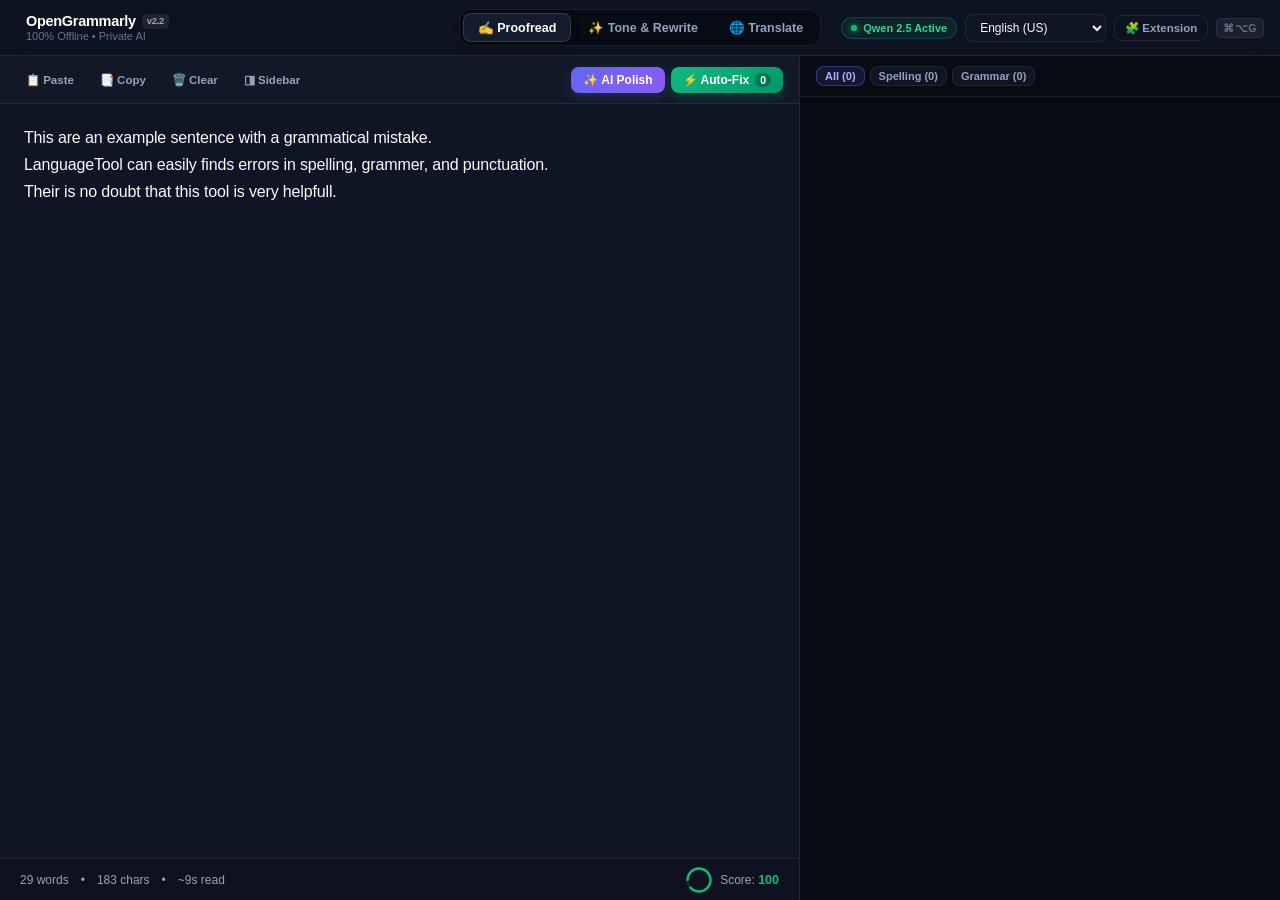
==== commit 4f489a8b: "fix(ui): responsive design overhaul, collapsible sidebar, fluid toolbar and adaptive breakpoints" ====
--- a/OpenGrammarly.app/Contents/Resources/ui/index.html
+++ b/OpenGrammarly.app/Contents/Resources/ui/index.html
@@ -2,18 +2,19 @@
 <html lang="en">
 <head>
   <meta charset="UTF-8">
-  <meta name="viewport" content="width=device-width, initial-scale=1.0">
+  <meta name="viewport" content="width=device-width, initial-scale=1.0, maximum-scale=1.0, user-scalable=no">
   <title>OpenGrammarly</title>
   <style>
     :root {
-      --bg-canvas: #090d16;
-      --bg-surface: #101623;
-      --bg-card: #172033;
-      --bg-card-hover: #1e2a42;
-      --bg-glass: rgba(16, 22, 35, 0.78);
+      --bg-canvas: #080b12;
+      --bg-surface: #0f1523;
+      --bg-card: #151c2e;
+      --bg-card-hover: #1b243b;
+      --bg-glass: rgba(15, 21, 35, 0.82);
+      
       --border-subtle: rgba(255, 255, 255, 0.08);
       --border-light: rgba(255, 255, 255, 0.14);
-      --border-focus: rgba(99, 102, 241, 0.6);
+      --border-focus: rgba(99, 102, 241, 0.55);
       
       --text-main: #f8fafc;
       --text-muted: #94a3b8;
@@ -22,7 +23,7 @@
       --accent-primary: #6366f1;
       --accent-secondary: #8b5cf6;
       --accent-gradient: linear-gradient(135deg, #6366f1 0%, #8b5cf6 50%, #ec4899 100%);
-      --accent-glow: rgba(99, 102, 241, 0.28);
+      --accent-glow: rgba(99, 102, 241, 0.25);
       
       --emerald: #10b981;
       --emerald-glow: rgba(16, 185, 129, 0.25);
@@ -52,6 +53,27 @@
       padding: 0;
     }
 
+    /* Custom Sleek Scrollbars */
+    ::-webkit-scrollbar {
+      width: 6px;
+      height: 6px;
+    }
+    ::-webkit-scrollbar-track {
+      background: transparent;
+    }
+    ::-webkit-scrollbar-thumb {
+      background: rgba(255, 255, 255, 0.12);
+      border-radius: var(--radius-full);
+    }
+    ::-webkit-scrollbar-thumb:hover {
+      background: rgba(255, 255, 255, 0.22);
+    }
+
+    ::selection {
+      background: rgba(99, 102, 241, 0.35);
+      color: #ffffff;
+    }
+
     body {
       background-color: var(--bg-canvas);
       color: var(--text-main);
@@ -61,44 +83,46 @@
       flex-direction: column;
       overflow: hidden;
       -webkit-font-smoothing: antialiased;
+      -moz-osx-font-smoothing: grayscale;
       user-select: none;
     }
 
     /* ============================================================
-       TOP APPLICATION HEADER
+       TOP HEADER (3-COLUMN AUTO-BALANCED GRID)
        ============================================================ */
     header {
-      height: 58px;
+      height: 56px;
       background: var(--bg-glass);
-      backdrop-filter: blur(24px) saturate(180%);
-      -webkit-backdrop-filter: blur(24px) saturate(180%);
+      backdrop-filter: blur(24px) saturate(190%);
+      -webkit-backdrop-filter: blur(24px) saturate(190%);
       border-bottom: 1px solid var(--border-subtle);
-      display: flex;
-      align-items: center;
-      justify-content: space-between;
-      padding: 0 18px;
+      display: grid;
+      grid-template-columns: 1fr auto 1fr;
+      align-items: center;
+      padding: 0 16px;
       flex-shrink: 0;
       z-index: 50;
     }
 
+    /* Left Brand Section */
     .brand-section {
       display: flex;
       align-items: center;
-      gap: 12px;
+      gap: 10px;
+      justify-self: start;
     }
 
     .brand-logo-wrap {
-      position: relative;
       display: flex;
       align-items: center;
       justify-content: center;
     }
 
     .brand-logo-wrap img {
-      width: 32px;
-      height: 32px;
+      width: 28px;
+      height: 28px;
       border-radius: var(--radius-sm);
-      box-shadow: 0 4px 14px rgba(99, 102, 241, 0.35);
+      box-shadow: 0 4px 12px rgba(99, 102, 241, 0.35);
     }
 
     .brand-titles {
@@ -108,9 +132,9 @@
     }
 
     .brand-name {
-      font-size: 15px;
+      font-size: 14.5px;
       font-weight: 700;
-      letter-spacing: -0.4px;
+      letter-spacing: -0.3px;
       color: #ffffff;
       display: flex;
       align-items: center;
@@ -118,12 +142,12 @@
     }
 
     .version-tag {
-      font-size: 10px;
+      font-size: 9.5px;
       font-weight: 600;
       background: rgba(255, 255, 255, 0.08);
       color: var(--text-muted);
-      padding: 2px 6px;
-      border-radius: 6px;
+      padding: 2px 5px;
+      border-radius: 5px;
     }
 
     .brand-subtext {
@@ -132,29 +156,31 @@
       font-weight: 500;
     }
 
-    /* Segmented Navigation Control */
+    /* Center Segmented Navigation */
     .nav-segmented-wrap {
       display: flex;
       align-items: center;
-      background: rgba(0, 0, 0, 0.35);
+      background: rgba(0, 0, 0, 0.38);
       border: 1px solid var(--border-subtle);
       padding: 3px;
       border-radius: var(--radius-md);
-      gap: 4px;
+      gap: 3px;
+      justify-self: center;
     }
 
     .nav-seg-btn {
       background: transparent;
       border: none;
       color: var(--text-muted);
-      padding: 6px 16px;
-      border-radius: 9px;
-      font-size: 13px;
+      padding: 6px 14px;
+      border-radius: 8px;
+      font-size: 12.5px;
       font-weight: 600;
       cursor: pointer;
       display: flex;
       align-items: center;
-      gap: 7px;
+      gap: 6px;
+      white-space: nowrap;
       transition: var(--transition);
     }
 
@@ -174,21 +200,23 @@
     .header-actions {
       display: flex;
       align-items: center;
-      gap: 10px;
+      gap: 8px;
+      justify-self: end;
     }
 
     .status-pill {
       display: flex;
       align-items: center;
-      gap: 7px;
+      gap: 6px;
       background: rgba(16, 185, 129, 0.1);
       border: 1px solid rgba(16, 185, 129, 0.25);
       color: #34d399;
-      font-size: 11.5px;
+      font-size: 11px;
       font-weight: 600;
-      padding: 5px 11px;
+      padding: 4px 9px;
       border-radius: var(--radius-full);
       cursor: pointer;
+      white-space: nowrap;
       transition: var(--transition);
     }
 
@@ -197,20 +225,21 @@
     }
 
     .status-dot {
-      width: 7px;
-      height: 7px;
+      width: 6px;
+      height: 6px;
       background: var(--emerald);
       border-radius: 50%;
-      box-shadow: 0 0 8px var(--emerald);
+      box-shadow: 0 0 6px var(--emerald);
+      flex-shrink: 0;
     }
 
     .lang-select-header {
       background: var(--bg-surface);
       color: var(--text-main);
       border: 1px solid var(--border-subtle);
-      padding: 6px 12px;
+      padding: 5px 10px;
       border-radius: var(--radius-sm);
-      font-size: 12.5px;
+      font-size: 12px;
       font-weight: 500;
       outline: none;
       cursor: pointer;
@@ -225,14 +254,15 @@
       background: transparent;
       border: 1px solid var(--border-subtle);
       color: var(--text-muted);
-      padding: 6px 12px;
+      padding: 5px 10px;
       border-radius: var(--radius-sm);
-      font-size: 12px;
+      font-size: 11.5px;
       font-weight: 600;
       cursor: pointer;
       display: flex;
       align-items: center;
-      gap: 6px;
+      gap: 5px;
+      white-space: nowrap;
       transition: var(--transition);
     }
 
@@ -243,23 +273,24 @@
     }
 
     .shortcut-pill {
-      font-size: 11px;
+      font-size: 10.5px;
       font-weight: 700;
       background: rgba(255, 255, 255, 0.06);
       border: 1px solid var(--border-subtle);
       color: var(--text-dim);
-      padding: 4px 8px;
-      border-radius: 6px;
+      padding: 3px 6px;
+      border-radius: 5px;
       letter-spacing: 0.5px;
+      white-space: nowrap;
     }
 
     /* ============================================================
-       VIEW PANELS CONTAINER
+       VIEW PANELS
        ============================================================ */
     .view-panel {
       display: none;
       flex: 1;
-      height: calc(100vh - 58px);
+      height: calc(100vh - 56px);
       overflow: hidden;
       width: 100%;
     }
@@ -276,48 +307,60 @@
       width: 100%;
       height: 100%;
       overflow: hidden;
+      position: relative;
     }
 
     /* Left: Editor Section */
     .editor-section {
-      flex: 1.25;
+      flex: 1.35;
+      min-width: 320px;
       display: flex;
       flex-direction: column;
       border-right: 1px solid var(--border-subtle);
       background: var(--bg-surface);
       height: 100%;
       overflow: hidden;
+      transition: flex 0.25s ease;
+    }
+
+    .editor-section.fullwidth {
+      flex: 1;
+      border-right: none;
     }
 
     .editor-toolbar {
-      height: 48px;
-      padding: 0 20px;
+      min-height: 48px;
+      padding: 0 16px;
       display: flex;
       align-items: center;
       justify-content: space-between;
+      gap: 8px;
       border-bottom: 1px solid var(--border-subtle);
       background: rgba(255, 255, 255, 0.01);
       flex-shrink: 0;
+      overflow-x: auto;
     }
 
     .tool-group {
       display: flex;
       align-items: center;
-      gap: 8px;
+      gap: 6px;
+      flex-shrink: 0;
     }
 
     .btn-tool {
       background: transparent;
       border: 1px solid transparent;
       color: var(--text-muted);
-      padding: 6px 11px;
+      padding: 5px 9px;
       border-radius: var(--radius-sm);
-      font-size: 12px;
+      font-size: 11.5px;
       font-weight: 600;
       cursor: pointer;
       display: flex;
       align-items: center;
       gap: 5px;
+      white-space: nowrap;
       transition: var(--transition);
     }
 
@@ -327,53 +370,61 @@
       border-color: var(--border-subtle);
     }
 
+    .btn-tool.active-toggle {
+      background: rgba(99, 102, 241, 0.15);
+      border-color: rgba(99, 102, 241, 0.35);
+      color: #a5b4fc;
+    }
+
     .btn-autofix {
       background: linear-gradient(135deg, #10b981, #059669);
       color: #ffffff;
       border: none;
-      padding: 7px 14px;
+      padding: 6px 12px;
       border-radius: var(--radius-sm);
-      font-size: 12.5px;
+      font-size: 12px;
       font-weight: 700;
       cursor: pointer;
       display: flex;
       align-items: center;
       gap: 6px;
-      box-shadow: 0 4px 14px var(--emerald-glow);
+      white-space: nowrap;
+      box-shadow: 0 4px 12px var(--emerald-glow);
       transition: var(--transition);
     }
 
     .btn-autofix:hover {
       transform: translateY(-1px);
-      box-shadow: 0 6px 18px var(--emerald-glow);
+      box-shadow: 0 6px 16px var(--emerald-glow);
     }
 
     .btn-autofix .badge {
       background: rgba(0, 0, 0, 0.25);
-      padding: 1px 6px;
-      border-radius: 10px;
-      font-size: 11px;
+      padding: 1px 5px;
+      border-radius: 8px;
+      font-size: 10.5px;
     }
 
     .btn-ai-polish {
       background: linear-gradient(135deg, #6366f1, #8b5cf6);
       color: #ffffff;
       border: none;
-      padding: 7px 14px;
+      padding: 6px 12px;
       border-radius: var(--radius-sm);
-      font-size: 12.5px;
+      font-size: 12px;
       font-weight: 700;
       cursor: pointer;
       display: flex;
       align-items: center;
-      gap: 6px;
-      box-shadow: 0 4px 14px var(--accent-glow);
+      gap: 5px;
+      white-space: nowrap;
+      box-shadow: 0 4px 12px var(--accent-glow);
       transition: var(--transition);
     }
 
     .btn-ai-polish:hover {
       transform: translateY(-1px);
-      box-shadow: 0 6px 18px var(--accent-glow);
+      box-shadow: 0 6px 16px var(--accent-glow);
     }
 
     .btn-ai-polish:disabled, .btn-autofix:disabled {
@@ -397,9 +448,10 @@
       outline: none;
       color: var(--text-main);
       font-family: var(--font-sans);
-      font-size: 15.5px;
+      font-size: 16px;
       line-height: 1.7;
-      padding: 24px 28px;
+      letter-spacing: -0.15px;
+      padding: 20px 24px;
       resize: none;
       user-select: text;
     }
@@ -409,40 +461,43 @@
     }
 
     .editor-statusbar {
-      height: 44px;
-      padding: 0 24px;
+      min-height: 42px;
+      padding: 6px 20px;
       display: flex;
       align-items: center;
       justify-content: space-between;
+      gap: 12px;
       border-top: 1px solid var(--border-subtle);
       background: rgba(0, 0, 0, 0.15);
       font-size: 12px;
       color: var(--text-muted);
       flex-shrink: 0;
+      flex-wrap: wrap;
     }
 
     .doc-metrics {
       display: flex;
       align-items: center;
-      gap: 16px;
+      gap: 12px;
+      flex-wrap: wrap;
     }
 
     .doc-health-widget {
       display: flex;
       align-items: center;
-      gap: 10px;
+      gap: 8px;
     }
 
     .score-ring-wrap {
       position: relative;
-      width: 30px;
-      height: 30px;
+      width: 26px;
+      height: 26px;
     }
 
     .score-ring-svg {
       transform: rotate(-90deg);
-      width: 30px;
-      height: 30px;
+      width: 26px;
+      height: 26px;
     }
 
     .score-ring-bg {
@@ -463,37 +518,306 @@
 
     .score-num-label {
       font-weight: 700;
-      font-size: 13px;
+      font-size: 12.5px;
       color: var(--emerald);
     }
 
     /* Right: Suggestions Sidebar */
     .sidebar-section {
       flex: 0.95;
+      min-width: 280px;
+      max-width: 480px;
       display: flex;
       flex-direction: column;
       background: var(--bg-canvas);
       height: 100%;
       overflow: hidden;
+      transition: all 0.25s ease;
+    }
+
+    .sidebar-section.collapsed {
+      display: none;
     }
 
     .sidebar-header {
-      padding: 12px 18px;
+      padding: 10px 16px;
       border-bottom: 1px solid var(--border-subtle);
       display: flex;
       align-items: center;
       justify-content: space-between;
       flex-shrink: 0;
+      gap: 8px;
     }
 
     .filter-chips {
       display: flex;
       align-items: center;
-      gap: 6px;
+      gap: 5px;
+      overflow-x: auto;
     }
 
     .chip-filter {
       background: var(--bg-surface);
+      border: 1px solid var(--border-subtle);
+      color: var(--text-muted);
+      padding: 3px 8px;
+      border-radius: var(--radius-sm);
+      font-size: 11px;
+      font-weight: 600;
+      cursor: pointer;
+      white-space: nowrap;
+      transition: var(--transition);
+    }
+
+    .chip-filter:hover {
+      color: var(--text-main);
+      border-color: var(--border-light);
+    }
+
+    .chip-filter.active {
+      background: rgba(99, 102, 241, 0.15);
+      border-color: rgba(99, 102, 241, 0.4);
+      color: #a5b4fc;
+    }
+
+    .cards-scroll-list {
+      flex: 1;
+      overflow-y: auto;
+      padding: 14px;
+      display: flex;
+      flex-direction: column;
+      gap: 10px;
+    }
+
+    .suggestion-card {
+      background: var(--bg-card);
+      border: 1px solid var(--border-subtle);
+      border-radius: var(--radius-md);
+      padding: 12px 14px;
+      display: flex;
+      flex-direction: column;
+      gap: 8px;
+      box-shadow: var(--shadow-sm);
+      transition: var(--transition);
+      animation: cardEnter 0.2s cubic-bezier(0.16, 1, 0.3, 1) forwards;
+    }
+
+    @keyframes cardEnter {
+      from { opacity: 0; transform: translateY(4px); }
+      to { opacity: 1; transform: translateY(0); }
+    }
+
+    .suggestion-card:hover {
+      border-color: var(--border-light);
+      box-shadow: var(--shadow-md);
+    }
+
+    .card-meta-row {
+      display: flex;
+      align-items: center;
+      justify-content: space-between;
+      gap: 6px;
+    }
+
+    .issue-badge {
+      font-size: 10px;
+      font-weight: 700;
+      text-transform: uppercase;
+      letter-spacing: 0.4px;
+      padding: 2px 7px;
+      border-radius: 5px;
+    }
+
+    .issue-badge.spelling {
+      background: var(--rose-glow);
+      color: #fb7185;
+      border: 1px solid rgba(244, 63, 94, 0.3);
+    }
+
+    .issue-badge.grammar {
+      background: var(--amber-glow);
+      color: #fbbf24;
+      border: 1px solid rgba(245, 158, 11, 0.3);
+    }
+
+    .issue-badge.style {
+      background: var(--accent-glow);
+      color: #c084fc;
+      border: 1px solid rgba(139, 92, 246, 0.3);
+    }
+
+    .rule-tag {
+      font-size: 10px;
+      color: var(--text-dim);
+      font-family: monospace;
+      text-overflow: ellipsis;
+      overflow: hidden;
+      white-space: nowrap;
+    }
+
+    .diff-preview-box {
+      display: flex;
+      align-items: center;
+      gap: 7px;
+      background: rgba(0, 0, 0, 0.25);
+      padding: 6px 10px;
+      border-radius: var(--radius-sm);
+      font-size: 12.5px;
+      flex-wrap: wrap;
+      word-break: break-word;
+    }
+
+    .diff-err {
+      color: #fb7185;
+      text-decoration: line-through;
+      font-weight: 600;
+    }
+
+    .diff-arrow {
+      color: var(--text-dim);
+      font-size: 11px;
+    }
+
+    .diff-fix {
+      color: #34d399;
+      font-weight: 700;
+    }
+
+    .card-message-text {
+      font-size: 12px;
+      color: var(--text-muted);
+      line-height: 1.4;
+    }
+
+    .card-cta-row {
+      display: flex;
+      align-items: center;
+      justify-content: space-between;
+      gap: 8px;
+      margin-top: 2px;
+    }
+
+    .btn-apply-suggestion {
+      background: rgba(16, 185, 129, 0.15);
+      border: 1px solid rgba(16, 185, 129, 0.35);
+      color: #34d399;
+      font-size: 11.5px;
+      font-weight: 700;
+      padding: 5px 12px;
+      border-radius: var(--radius-sm);
+      cursor: pointer;
+      transition: var(--transition);
+      display: flex;
+      align-items: center;
+      gap: 5px;
+    }
+
+    .btn-apply-suggestion:hover {
+      background: var(--emerald);
+      color: #ffffff;
+      box-shadow: 0 4px 12px var(--emerald-glow);
+    }
+
+    .btn-dismiss-card {
+      background: transparent;
+      border: none;
+      color: var(--text-dim);
+      font-size: 11px;
+      font-weight: 500;
+      cursor: pointer;
+      padding: 4px 6px;
+      border-radius: 4px;
+      transition: var(--transition);
+    }
+
+    .btn-dismiss-card:hover {
+      color: var(--text-muted);
+      background: rgba(255, 255, 255, 0.05);
+    }
+
+    /* Empty state */
+    .empty-suggestions-view {
+      display: flex;
+      flex-direction: column;
+      align-items: center;
+      justify-content: center;
+      height: 100%;
+      padding: 24px;
+      text-align: center;
+      gap: 10px;
+    }
+
+    .empty-art-icon {
+      font-size: 36px;
+      filter: drop-shadow(0 4px 12px rgba(16, 185, 129, 0.3));
+    }
+
+    .empty-headline {
+      font-size: 15px;
+      font-weight: 700;
+      color: #ffffff;
+    }
+
+    .empty-desc {
+      font-size: 12.5px;
+      color: var(--text-muted);
+      max-width: 260px;
+      line-height: 1.45;
+    }
+
+    /* ============================================================
+       TAB 2: ✨ TONE & REWRITE WORKSPACE
+       ============================================================ */
+    .rewrite-workspace {
+      display: flex;
+      width: 100%;
+      height: 100%;
+      overflow: hidden;
+    }
+
+    .rewrite-input-col {
+      flex: 1;
+      min-width: 320px;
+      display: flex;
+      flex-direction: column;
+      border-right: 1px solid var(--border-subtle);
+      background: var(--bg-surface);
+      height: 100%;
+    }
+
+    .rewrite-proposals-col {
+      flex: 1.25;
+      min-width: 340px;
+      display: flex;
+      flex-direction: column;
+      background: var(--bg-canvas);
+      height: 100%;
+      overflow: hidden;
+    }
+
+    .proposals-header {
+      min-height: 48px;
+      padding: 6px 16px;
+      border-bottom: 1px solid var(--border-subtle);
+      display: flex;
+      align-items: center;
+      justify-content: space-between;
+      gap: 8px;
+      flex-shrink: 0;
+      background: rgba(255, 255, 255, 0.01);
+      flex-wrap: wrap;
+    }
+
+    .tone-selector-strip {
+      display: flex;
+      align-items: center;
+      gap: 5px;
+      overflow-x: auto;
+      flex-wrap: nowrap;
+    }
+
+    .btn-tone-chip {
+      background: var(--bg-card);
       border: 1px solid var(--border-subtle);
       color: var(--text-muted);
       padding: 4px 10px;
@@ -501,21 +825,49 @@
       font-size: 11.5px;
       font-weight: 600;
       cursor: pointer;
+      display: flex;
+      align-items: center;
+      gap: 4px;
+      white-space: nowrap;
       transition: var(--transition);
     }
 
-    .chip-filter:hover {
+    .btn-tone-chip:hover {
       color: var(--text-main);
       border-color: var(--border-light);
-    }
-
-    .chip-filter.active {
+      background: var(--bg-card-hover);
+    }
+
+    .btn-tone-chip.active {
+      border-color: var(--accent-primary);
       background: rgba(99, 102, 241, 0.15);
-      border-color: rgba(99, 102, 241, 0.4);
-      color: #a5b4fc;
-    }
-
-    .cards-scroll-list {
+      color: #ffffff;
+    }
+
+    .btn-generate-all {
+      background: linear-gradient(135deg, #6366f1, #8b5cf6);
+      border: none;
+      color: #ffffff;
+      padding: 5px 12px;
+      border-radius: var(--radius-sm);
+      font-size: 11.5px;
+      font-weight: 700;
+      cursor: pointer;
+      display: flex;
+      align-items: center;
+      gap: 5px;
+      white-space: nowrap;
+      box-shadow: 0 4px 12px var(--accent-glow);
+      transition: var(--transition);
+      flex-shrink: 0;
+    }
+
+    .btn-generate-all:hover {
+      transform: translateY(-1px);
+      box-shadow: 0 6px 16px var(--accent-glow);
+    }
+
+    .proposals-card-list {
       flex: 1;
       overflow-y: auto;
       padding: 16px;
@@ -524,7 +876,7 @@
       gap: 12px;
     }
 
-    .suggestion-card {
+    .tone-card {
       background: var(--bg-card);
       border: 1px solid var(--border-subtle);
       border-radius: var(--radius-md);
@@ -534,278 +886,6 @@
       gap: 10px;
       box-shadow: var(--shadow-sm);
       transition: var(--transition);
-      animation: cardEnter 0.25s cubic-bezier(0.16, 1, 0.3, 1) forwards;
-    }
-
-    @keyframes cardEnter {
-      from { opacity: 0; transform: translateY(6px); }
-      to { opacity: 1; transform: translateY(0); }
-    }
-
-    .suggestion-card:hover {
-      border-color: var(--border-light);
-      box-shadow: var(--shadow-md);
-    }
-
-    .card-meta-row {
-      display: flex;
-      align-items: center;
-      justify-content: space-between;
-    }
-
-    .issue-badge {
-      font-size: 10.5px;
-      font-weight: 700;
-      text-transform: uppercase;
-      letter-spacing: 0.4px;
-      padding: 2.5px 8px;
-      border-radius: 6px;
-    }
-
-    .issue-badge.spelling {
-      background: var(--rose-glow);
-      color: #fb7185;
-      border: 1px solid rgba(244, 63, 94, 0.3);
-    }
-
-    .issue-badge.grammar {
-      background: var(--amber-glow);
-      color: #fbbf24;
-      border: 1px solid rgba(245, 158, 11, 0.3);
-    }
-
-    .issue-badge.style {
-      background: var(--accent-glow);
-      color: #c084fc;
-      border: 1px solid rgba(139, 92, 246, 0.3);
-    }
-
-    .rule-tag {
-      font-size: 10.5px;
-      color: var(--text-dim);
-      font-family: monospace;
-    }
-
-    .diff-preview-box {
-      display: flex;
-      align-items: center;
-      gap: 8px;
-      background: rgba(0, 0, 0, 0.25);
-      padding: 7px 12px;
-      border-radius: var(--radius-sm);
-      font-size: 13px;
-    }
-
-    .diff-err {
-      color: #fb7185;
-      text-decoration: line-through;
-      font-weight: 600;
-    }
-
-    .diff-arrow {
-      color: var(--text-dim);
-      font-size: 12px;
-    }
-
-    .diff-fix {
-      color: #34d399;
-      font-weight: 700;
-    }
-
-    .card-message-text {
-      font-size: 12.5px;
-      color: var(--text-muted);
-      line-height: 1.45;
-    }
-
-    .card-cta-row {
-      display: flex;
-      align-items: center;
-      justify-content: space-between;
-      gap: 10px;
-      margin-top: 2px;
-    }
-
-    .btn-apply-suggestion {
-      background: rgba(16, 185, 129, 0.15);
-      border: 1px solid rgba(16, 185, 129, 0.35);
-      color: #34d399;
-      font-size: 12px;
-      font-weight: 700;
-      padding: 6px 14px;
-      border-radius: var(--radius-sm);
-      cursor: pointer;
-      transition: var(--transition);
-      display: flex;
-      align-items: center;
-      gap: 5px;
-    }
-
-    .btn-apply-suggestion:hover {
-      background: var(--emerald);
-      color: #ffffff;
-      box-shadow: 0 4px 12px var(--emerald-glow);
-    }
-
-    .btn-dismiss-card {
-      background: transparent;
-      border: none;
-      color: var(--text-dim);
-      font-size: 11.5px;
-      font-weight: 500;
-      cursor: pointer;
-      padding: 6px 8px;
-      border-radius: 6px;
-      transition: var(--transition);
-    }
-
-    .btn-dismiss-card:hover {
-      color: var(--text-muted);
-      background: rgba(255, 255, 255, 0.05);
-    }
-
-    /* Empty state */
-    .empty-suggestions-view {
-      display: flex;
-      flex-direction: column;
-      align-items: center;
-      justify-content: center;
-      height: 100%;
-      padding: 32px;
-      text-align: center;
-      gap: 12px;
-    }
-
-    .empty-art-icon {
-      font-size: 40px;
-      filter: drop-shadow(0 4px 12px rgba(16, 185, 129, 0.3));
-    }
-
-    .empty-headline {
-      font-size: 16px;
-      font-weight: 700;
-      color: #ffffff;
-    }
-
-    .empty-desc {
-      font-size: 13px;
-      color: var(--text-muted);
-      max-width: 280px;
-      line-height: 1.5;
-    }
-
-    /* ============================================================
-       TAB 2: ✨ TONE & REWRITE WORKSPACE
-       ============================================================ */
-    .rewrite-workspace {
-      display: flex;
-      width: 100%;
-      height: 100%;
-      overflow: hidden;
-    }
-
-    .rewrite-input-col {
-      flex: 1;
-      display: flex;
-      flex-direction: column;
-      border-right: 1px solid var(--border-subtle);
-      background: var(--bg-surface);
-      height: 100%;
-    }
-
-    .rewrite-proposals-col {
-      flex: 1.25;
-      display: flex;
-      flex-direction: column;
-      background: var(--bg-canvas);
-      height: 100%;
-      overflow: hidden;
-    }
-
-    .proposals-header {
-      padding: 12px 20px;
-      border-bottom: 1px solid var(--border-subtle);
-      display: flex;
-      align-items: center;
-      justify-content: space-between;
-      flex-shrink: 0;
-      background: rgba(255, 255, 255, 0.01);
-    }
-
-    .tone-selector-strip {
-      display: flex;
-      align-items: center;
-      gap: 6px;
-      flex-wrap: wrap;
-    }
-
-    .btn-tone-chip {
-      background: var(--bg-card);
-      border: 1px solid var(--border-subtle);
-      color: var(--text-muted);
-      padding: 5px 12px;
-      border-radius: var(--radius-sm);
-      font-size: 12px;
-      font-weight: 600;
-      cursor: pointer;
-      display: flex;
-      align-items: center;
-      gap: 5px;
-      transition: var(--transition);
-    }
-
-    .btn-tone-chip:hover {
-      color: var(--text-main);
-      border-color: var(--border-light);
-      background: var(--bg-card-hover);
-    }
-
-    .btn-tone-chip.active {
-      border-color: var(--accent-primary);
-      background: rgba(99, 102, 241, 0.15);
-      color: #ffffff;
-    }
-
-    .btn-generate-all {
-      background: linear-gradient(135deg, #6366f1, #8b5cf6);
-      border: none;
-      color: #ffffff;
-      padding: 6px 14px;
-      border-radius: var(--radius-sm);
-      font-size: 12px;
-      font-weight: 700;
-      cursor: pointer;
-      display: flex;
-      align-items: center;
-      gap: 6px;
-      box-shadow: 0 4px 12px var(--accent-glow);
-      transition: var(--transition);
-    }
-
-    .btn-generate-all:hover {
-      transform: translateY(-1px);
-      box-shadow: 0 6px 16px var(--accent-glow);
-    }
-
-    .proposals-card-list {
-      flex: 1;
-      overflow-y: auto;
-      padding: 20px;
-      display: flex;
-      flex-direction: column;
-      gap: 14px;
-    }
-
-    .tone-card {
-      background: var(--bg-card);
-      border: 1px solid var(--border-subtle);
-      border-radius: var(--radius-md);
-      padding: 16px 18px;
-      display: flex;
-      flex-direction: column;
-      gap: 12px;
-      box-shadow: var(--shadow-sm);
-      transition: var(--transition);
       position: relative;
     }
 
@@ -818,16 +898,19 @@
       display: flex;
       align-items: center;
       justify-content: space-between;
+      gap: 8px;
+      flex-wrap: wrap;
     }
 
     .tone-pill-badge {
       display: flex;
       align-items: center;
-      gap: 6px;
-      font-size: 12px;
+      gap: 5px;
+      font-size: 11.5px;
       font-weight: 700;
-      padding: 3px 9px;
-      border-radius: 6px;
+      padding: 2.5px 8px;
+      border-radius: 5px;
+      white-space: nowrap;
     }
 
     .tone-pill-badge.formal { background: rgba(99, 102, 241, 0.15); color: #a5b4fc; border: 1px solid rgba(99, 102, 241, 0.3); }
@@ -837,25 +920,28 @@
     .tone-pill-badge.academic { background: rgba(236, 72, 153, 0.15); color: #f472b6; border: 1px solid rgba(236, 72, 153, 0.3); }
 
     .tone-persona-desc {
-      font-size: 11.5px;
+      font-size: 11px;
       color: var(--text-dim);
       font-weight: 500;
     }
 
     .tone-body-text {
-      font-size: 14.5px;
+      font-size: 14px;
       line-height: 1.6;
       color: var(--text-main);
       user-select: text;
       white-space: pre-wrap;
+      word-break: break-word;
     }
 
     .tone-footer-actions {
       display: flex;
       align-items: center;
       justify-content: space-between;
+      gap: 8px;
       border-top: 1px solid rgba(255, 255, 255, 0.05);
-      padding-top: 10px;
+      padding-top: 8px;
+      flex-wrap: wrap;
     }
 
     .word-delta-chip {
@@ -867,21 +953,23 @@
     .tone-btn-group {
       display: flex;
       align-items: center;
-      gap: 8px;
+      gap: 6px;
+      flex-wrap: wrap;
     }
 
     .btn-action-ghost {
       background: transparent;
       border: 1px solid var(--border-subtle);
       color: var(--text-muted);
-      padding: 5px 11px;
+      padding: 4px 9px;
       border-radius: var(--radius-sm);
-      font-size: 11.5px;
+      font-size: 11px;
       font-weight: 600;
       cursor: pointer;
       display: flex;
       align-items: center;
-      gap: 5px;
+      gap: 4px;
+      white-space: nowrap;
       transition: var(--transition);
     }
 
@@ -895,14 +983,15 @@
       background: rgba(99, 102, 241, 0.18);
       border: 1px solid rgba(99, 102, 241, 0.4);
       color: #c7d2fe;
-      padding: 5px 12px;
+      padding: 4px 10px;
       border-radius: var(--radius-sm);
-      font-size: 11.5px;
+      font-size: 11px;
       font-weight: 700;
       cursor: pointer;
       display: flex;
       align-items: center;
-      gap: 5px;
+      gap: 4px;
+      white-space: nowrap;
       transition: var(--transition);
     }
 
@@ -920,17 +1009,19 @@
       flex: 1;
       height: 100%;
       background: var(--bg-canvas);
-      padding: 24px 32px;
-      gap: 16px;
+      padding: 20px 24px;
+      gap: 14px;
       align-items: stretch;
       justify-content: center;
       max-width: 1400px;
       margin: 0 auto;
       width: 100%;
+      box-sizing: border-box;
     }
 
     .trans-pane {
       flex: 1;
+      min-width: 300px;
       display: flex;
       flex-direction: column;
       background: var(--bg-surface);
@@ -946,21 +1037,24 @@
     }
 
     .trans-pane-header {
-      padding: 12px 18px;
+      min-height: 48px;
+      padding: 8px 14px;
       border-bottom: 1px solid var(--border-subtle);
       display: flex;
       align-items: center;
       justify-content: space-between;
+      gap: 8px;
       background: rgba(255, 255, 255, 0.02);
+      flex-wrap: wrap;
     }
 
     .trans-select {
       background: var(--bg-card);
       color: var(--text-main);
       border: 1px solid var(--border-subtle);
-      padding: 7px 12px;
+      padding: 5px 10px;
       border-radius: var(--radius-sm);
-      font-size: 13px;
+      font-size: 12.5px;
       font-weight: 600;
       outline: none;
       cursor: pointer;
@@ -976,7 +1070,7 @@
       font-family: var(--font-sans);
       font-size: 15px;
       line-height: 1.65;
-      padding: 20px 24px;
+      padding: 16px 20px;
       resize: none;
       user-select: text;
     }
@@ -988,8 +1082,8 @@
     }
 
     .btn-swap-pill {
-      width: 44px;
-      height: 44px;
+      width: 40px;
+      height: 40px;
       border-radius: 50%;
       background: var(--bg-card);
       border: 1px solid var(--border-subtle);
@@ -998,9 +1092,10 @@
       display: flex;
       align-items: center;
       justify-content: center;
-      font-size: 18px;
+      font-size: 17px;
       transition: var(--transition);
       box-shadow: var(--shadow-sm);
+      flex-shrink: 0;
     }
 
     .btn-swap-pill:hover {
@@ -1011,15 +1106,17 @@
     }
 
     .trans-pane-footer {
-      height: 42px;
-      padding: 0 20px;
+      min-height: 38px;
+      padding: 6px 16px;
       display: flex;
       align-items: center;
       justify-content: space-between;
+      gap: 8px;
       border-top: 1px solid var(--border-subtle);
       background: rgba(0, 0, 0, 0.15);
-      font-size: 12px;
+      font-size: 11.5px;
       color: var(--text-dim);
+      flex-wrap: wrap;
     }
 
     /* ============================================================
@@ -1047,12 +1144,12 @@
       border: 1px solid var(--border-light);
       border-radius: var(--radius-lg);
       width: 90%;
-      max-width: 520px;
-      padding: 26px 28px;
+      max-width: 500px;
+      padding: 24px 26px;
       box-shadow: var(--shadow-lg);
       display: flex;
       flex-direction: column;
-      gap: 18px;
+      gap: 16px;
       position: relative;
     }
 
@@ -1063,7 +1160,7 @@
     }
 
     .modal-title {
-      font-size: 18px;
+      font-size: 17px;
       font-weight: 700;
       color: #ffffff;
       display: flex;
@@ -1077,7 +1174,7 @@
       color: var(--text-dim);
       font-size: 18px;
       cursor: pointer;
-      padding: 4px 8px;
+      padding: 3px 6px;
       border-radius: 6px;
       transition: var(--transition);
     }
@@ -1090,9 +1187,9 @@
     .modal-step-row {
       display: flex;
       align-items: flex-start;
-      gap: 14px;
+      gap: 12px;
       background: var(--bg-card);
-      padding: 14px;
+      padding: 12px 14px;
       border-radius: var(--radius-md);
       border: 1px solid var(--border-subtle);
     }
@@ -1101,26 +1198,26 @@
       background: rgba(99, 102, 241, 0.2);
       border: 1px solid rgba(99, 102, 241, 0.4);
       color: #a5b4fc;
-      width: 26px;
-      height: 26px;
+      width: 24px;
+      height: 24px;
       border-radius: 50%;
       display: flex;
       align-items: center;
       justify-content: center;
-      font-size: 12px;
+      font-size: 11px;
       font-weight: 700;
       flex-shrink: 0;
     }
 
     .step-text h4 {
-      font-size: 13.5px;
+      font-size: 13px;
       font-weight: 700;
       color: #ffffff;
-      margin-bottom: 3px;
+      margin-bottom: 2px;
     }
 
     .step-text p {
-      font-size: 12px;
+      font-size: 11.5px;
       color: var(--text-muted);
       line-height: 1.4;
     }
@@ -1129,18 +1226,18 @@
       background: linear-gradient(135deg, #6366f1, #8b5cf6);
       color: #ffffff;
       border: none;
-      padding: 10px 18px;
+      padding: 9px 16px;
       border-radius: var(--radius-sm);
-      font-size: 13.5px;
+      font-size: 13px;
       font-weight: 700;
       cursor: pointer;
       display: flex;
       align-items: center;
       justify-content: center;
-      gap: 8px;
+      gap: 7px;
       box-shadow: 0 4px 14px var(--accent-glow);
       transition: var(--transition);
-      margin-top: 6px;
+      margin-top: 4px;
     }
 
     .btn-modal-cta:hover {
@@ -1151,24 +1248,24 @@
     /* Floating Toast System */
     .toast-pill {
       position: fixed;
-      bottom: 24px;
+      bottom: 20px;
       left: 50%;
-      transform: translateX(-50%) translateY(50px);
-      background: rgba(23, 32, 51, 0.95);
+      transform: translateX(-50%) translateY(40px);
+      background: rgba(21, 28, 46, 0.95);
       border: 1px solid var(--border-light);
       backdrop-filter: blur(16px);
       color: #ffffff;
-      padding: 9px 18px;
+      padding: 8px 16px;
       border-radius: var(--radius-full);
-      font-size: 12.5px;
+      font-size: 12px;
       font-weight: 600;
       box-shadow: var(--shadow-lg);
       display: flex;
       align-items: center;
-      gap: 8px;
+      gap: 7px;
       z-index: 200;
       opacity: 0;
-      transition: all 0.3s cubic-bezier(0.16, 1, 0.3, 1);
+      transition: all 0.25s cubic-bezier(0.16, 1, 0.3, 1);
       pointer-events: none;
     }
 
@@ -1176,26 +1273,122 @@
       transform: translateX(-50%) translateY(0);
       opacity: 1;
     }
+
+    /* ============================================================
+       RESPONSIVE BREAKPOINTS (@media)
+       ============================================================ */
+    @media (max-width: 1040px) {
+      .brand-subtext {
+        display: none;
+      }
+    }
+
+    @media (max-width: 940px) {
+      .shortcut-pill {
+        display: none;
+      }
+      .nav-seg-btn {
+        padding: 5px 10px;
+        font-size: 12px;
+      }
+    }
+
+    @media (max-width: 860px) {
+      header {
+        padding: 0 10px;
+      }
+      .brand-name span:not(.version-tag) {
+        display: none;
+      }
+      .translate-workspace {
+        flex-direction: column;
+        padding: 14px;
+        gap: 10px;
+      }
+      .trans-divider-col {
+        height: 28px;
+      }
+      .btn-swap-pill {
+        transform: rotate(90deg);
+        width: 32px;
+        height: 32px;
+        font-size: 14px;
+      }
+      .btn-swap-pill:hover {
+        transform: rotate(270deg) scale(1.08);
+      }
+    }
+
+    @media (max-width: 780px) {
+      .proofread-workspace {
+        flex-direction: column;
+      }
+      .editor-section {
+        flex: 1.2;
+        border-right: none;
+        border-bottom: 1px solid var(--border-subtle);
+      }
+      .sidebar-section {
+        flex: 1;
+        max-width: none;
+      }
+      .rewrite-workspace {
+        flex-direction: column;
+      }
+      .rewrite-input-col {
+        flex: 1;
+        border-right: none;
+        border-bottom: 1px solid var(--border-subtle);
+      }
+      .rewrite-proposals-col {
+        flex: 1.2;
+      }
+      .nav-seg-btn span {
+        font-size: 11.5px;
+      }
+      .nav-seg-btn {
+        padding: 5px 8px;
+      }
+      .btn-header-ghost span {
+        display: none;
+      }
+    }
+
+    @media (max-height: 640px) {
+      header {
+        height: 48px;
+      }
+      .view-panel {
+        height: calc(100vh - 48px);
+      }
+      .editor-toolbar, .proposals-header, .trans-pane-header {
+        min-height: 40px;
+      }
+      .writing-textarea, .trans-textarea {
+        padding: 12px 16px;
+      }
+    }
   </style>
 </head>
 <body>
 
-  <!-- Top Application Header -->
+  <!-- Top Application Header (Grid Auto-Centered) -->
   <header>
+    <!-- Left: Brand -->
     <div class="brand-section">
       <div class="brand-logo-wrap">
         <img src="/logo.png" alt="OpenGrammarly" onerror="this.style.display='none'">
       </div>
       <div class="brand-titles">
         <div class="brand-name">
-          OpenGrammarly
+          <span>OpenGrammarly</span>
           <span class="version-tag">v2.2</span>
         </div>
         <div class="brand-subtext">100% Offline • Private AI</div>
       </div>
     </div>
 
-    <!-- Centered Segmented Navigation -->
+    <!-- Center: Segmented Navigation -->
     <div class="nav-segmented-wrap">
       <button class="nav-seg-btn active" id="tab-btn-proofread" data-tab="proofread">
         <span>✍️ Proofread</span>
@@ -1208,14 +1401,14 @@
       </button>
     </div>
 
-    <!-- Header Actions -->
+    <!-- Right: Header Actions -->
     <div class="header-actions">
       <div class="status-pill" id="ai-status-indicator" title="Local AI Engine Status">
         <span class="status-dot"></span>
         <span id="ai-status-label">Qwen 2.5 Active</span>
       </div>
 
-      <select class="lang-select-header" id="lang-select" title="Document Proofreading Language">
+      <select class="lang-select-header" id="lang-select" title="Document Language">
         <option value="en-US">English (US)</option>
         <option value="en-GB">English (UK)</option>
         <option value="de-DE">German (Deutsch)</option>
@@ -1224,7 +1417,7 @@
         <option value="auto">Auto-detect</option>
       </select>
 
-      <button class="btn-header-ghost" id="btn-open-ext-modal" title="Connect to Chrome / Edge / Brave">
+      <button class="btn-header-ghost" id="btn-open-ext-modal" title="Connect Chrome / Edge Extension">
         <span>🧩 Extension</span>
       </button>
 
@@ -1238,12 +1431,13 @@
   <div class="view-panel active" id="view-proofread">
     <div class="proofread-workspace">
       <!-- Left: Editor Canvas -->
-      <div class="editor-section">
+      <div class="editor-section" id="editor-section-pane">
         <div class="editor-toolbar">
           <div class="tool-group">
-            <button class="btn-tool" id="btn-ed-paste">📋 Paste</button>
-            <button class="btn-tool" id="btn-ed-copy">📑 Copy</button>
-            <button class="btn-tool" id="btn-ed-clear">🗑️ Clear</button>
+            <button class="btn-tool" id="btn-ed-paste" title="Paste text from clipboard">📋 Paste</button>
+            <button class="btn-tool" id="btn-ed-copy" title="Copy document to clipboard">📑 Copy</button>
+            <button class="btn-tool" id="btn-ed-clear" title="Clear document">🗑️ Clear</button>
+            <button class="btn-tool" id="btn-toggle-sidebar" title="Toggle Suggestions Sidebar">◨ Sidebar</button>
           </div>
 
           <div class="tool-group">
@@ -1251,7 +1445,7 @@
               <span>✨ AI Polish</span>
             </button>
             <button class="btn-autofix" id="btn-ed-autofix" title="Fix all detected errors in 1 click">
-              <span>⚡ Auto-Fix All</span>
+              <span>⚡ Auto-Fix</span>
               <span class="badge" id="autofix-count-badge">0</span>
             </button>
           </div>
@@ -1283,7 +1477,7 @@
       </div>
 
       <!-- Right: Suggestions Sidebar -->
-      <div class="sidebar-section">
+      <div class="sidebar-section" id="sidebar-section-pane">
         <div class="sidebar-header">
           <div class="filter-chips">
             <button class="chip-filter active" data-filter="all">All (<span id="filter-all-count">0</span>)</button>
@@ -1310,7 +1504,7 @@
             <button class="btn-tool" id="btn-rw-copy">📑 Copy</button>
             <button class="btn-tool" id="btn-rw-clear">🗑️ Clear</button>
           </div>
-          <div style="font-size: 12px; font-weight: 600; color: var(--text-dim);">
+          <div style="font-size: 11.5px; font-weight: 600; color: var(--text-dim);">
             Active Document
           </div>
         </div>
@@ -1325,7 +1519,7 @@
             <span>•</span>
             <span id="stat-rw-chars">0 chars</span>
           </div>
-          <div style="color: #c084fc; font-weight: 600;">
+          <div style="color: #c084fc; font-weight: 600; font-size: 11.5px;">
             ⚡ Qwen 2.5 Offline Engine
           </div>
         </div>
@@ -1592,9 +1786,14 @@
     const filterSpellCount = document.getElementById('filter-spell-count');
     const filterGramCount = document.getElementById('filter-gram-count');
 
+    const editorSectionPane = document.getElementById('editor-section-pane');
+    const sidebarSectionPane = document.getElementById('sidebar-section-pane');
+    const btnToggleSidebar = document.getElementById('btn-toggle-sidebar');
+
     let currentMatches = [];
     let currentFilter = 'all';
     let checkDebounceTimer = null;
+    let sidebarOpen = true;
 
     // Toast helper
     function showToast(msg, icon = "✓") {
@@ -1608,6 +1807,22 @@
       setTimeout(() => toast.classList.remove('show'), 2200);
     }
 
+    // Sidebar Toggle
+    if (btnToggleSidebar) {
+      btnToggleSidebar.addEventListener('click', () => {
+        sidebarOpen = !sidebarOpen;
+        if (sidebarOpen) {
+          sidebarSectionPane.classList.remove('collapsed');
+          editorSectionPane.classList.remove('fullwidth');
+          btnToggleSidebar.classList.remove('active-toggle');
+        } else {
+          sidebarSectionPane.classList.add('collapsed');
+          editorSectionPane.classList.add('fullwidth');
+          btnToggleSidebar.classList.add('active-toggle');
+        }
+      });
+    }
+
     // ============================================================
     // METRICS & SCORE CALCULATION
     // ============================================================
@@ -1630,7 +1845,6 @@
       const score = Math.max(20, 100 - deductions);
       if (scoreValLabel) scoreValLabel.innerText = score;
 
-      // Ring stroke animation (circumference is ~100 for r=15.9155)
       const circumference = 100;
       const offset = circumference - (circumference * score) / 100;
       if (scoreRingIndicator) {
@@ -1723,20 +1937,30 @@
           </div>
 
           <div class="diff-preview-box">
-            <span class="diff-err">${errWord || 'mistake'}</span>
+            <span class="diff-err">${escapeHtml(errWord) || 'mistake'}</span>
             <span class="diff-arrow">→</span>
-            <span class="diff-fix">${bestFix || 'Remove'}</span>
+            <span class="diff-fix">${escapeHtml(bestFix) || 'Remove'}</span>
           </div>
 
-          <div class="card-message-text">${m.message}</div>
+          <div class="card-message-text">${escapeHtml(m.message)}</div>
 
           <div class="card-cta-row">
-            ${bestFix ? `<button class="btn-apply-suggestion" onclick="applySingleCorrection(${offset}, ${len}, '${bestFix.replace(/'/g, "\\'")}')">⚡ Fix with "${bestFix}"</button>` : '<span></span>'}
+            ${bestFix ? `<button class="btn-apply-suggestion" onclick="applySingleCorrection(${offset}, ${len}, '${escapeJs(bestFix)}')">⚡ Fix with "${escapeHtml(bestFix)}"</button>` : '<span></span>'}
             <button class="btn-dismiss-card" onclick="dismissSuggestionCard(this)">Dismiss</button>
           </div>
         `;
         suggestionsList.appendChild(card);
       });
+    }
+
+    function escapeHtml(str) {
+      if (!str) return '';
+      return str.replace(/&/g, "&amp;").replace(/</g, "&lt;").replace(/>/g, "&gt;").replace(/"/g, "&quot;");
+    }
+
+    function escapeJs(str) {
+      if (!str) return '';
+      return str.replace(/\\/g, "\\\\").replace(/'/g, "\\'");
     }
 
     // Apply single correction
@@ -1752,7 +1976,7 @@
       const card = btn.closest('.suggestion-card');
       if (card) {
         card.style.opacity = '0';
-        card.style.transform = 'translateY(-6px)';
+        card.style.transform = 'translateY(-4px)';
         setTimeout(() => {
           card.remove();
           const remaining = suggestionsList.querySelectorAll('.suggestion-card').length;
@@ -1865,7 +2089,6 @@
         if (panel) panel.classList.toggle('active', id === tabId);
       });
 
-      // Synchronize text when switching
       if (tabId === 'proofread') {
         mainEditor.value = docState.text;
         mainEditor.focus();
@@ -2167,6 +2390,13 @@
       extModal.style.display = 'none';
     });
 
+    // Close modal on Escape
+    window.addEventListener('keydown', (e) => {
+      if (e.key === 'Escape' && extModal.style.display === 'flex') {
+        extModal.style.display = 'none';
+      }
+    });
+
     // ============================================================
     // AI ENGINE STATUS CHECK
     // ============================================================
